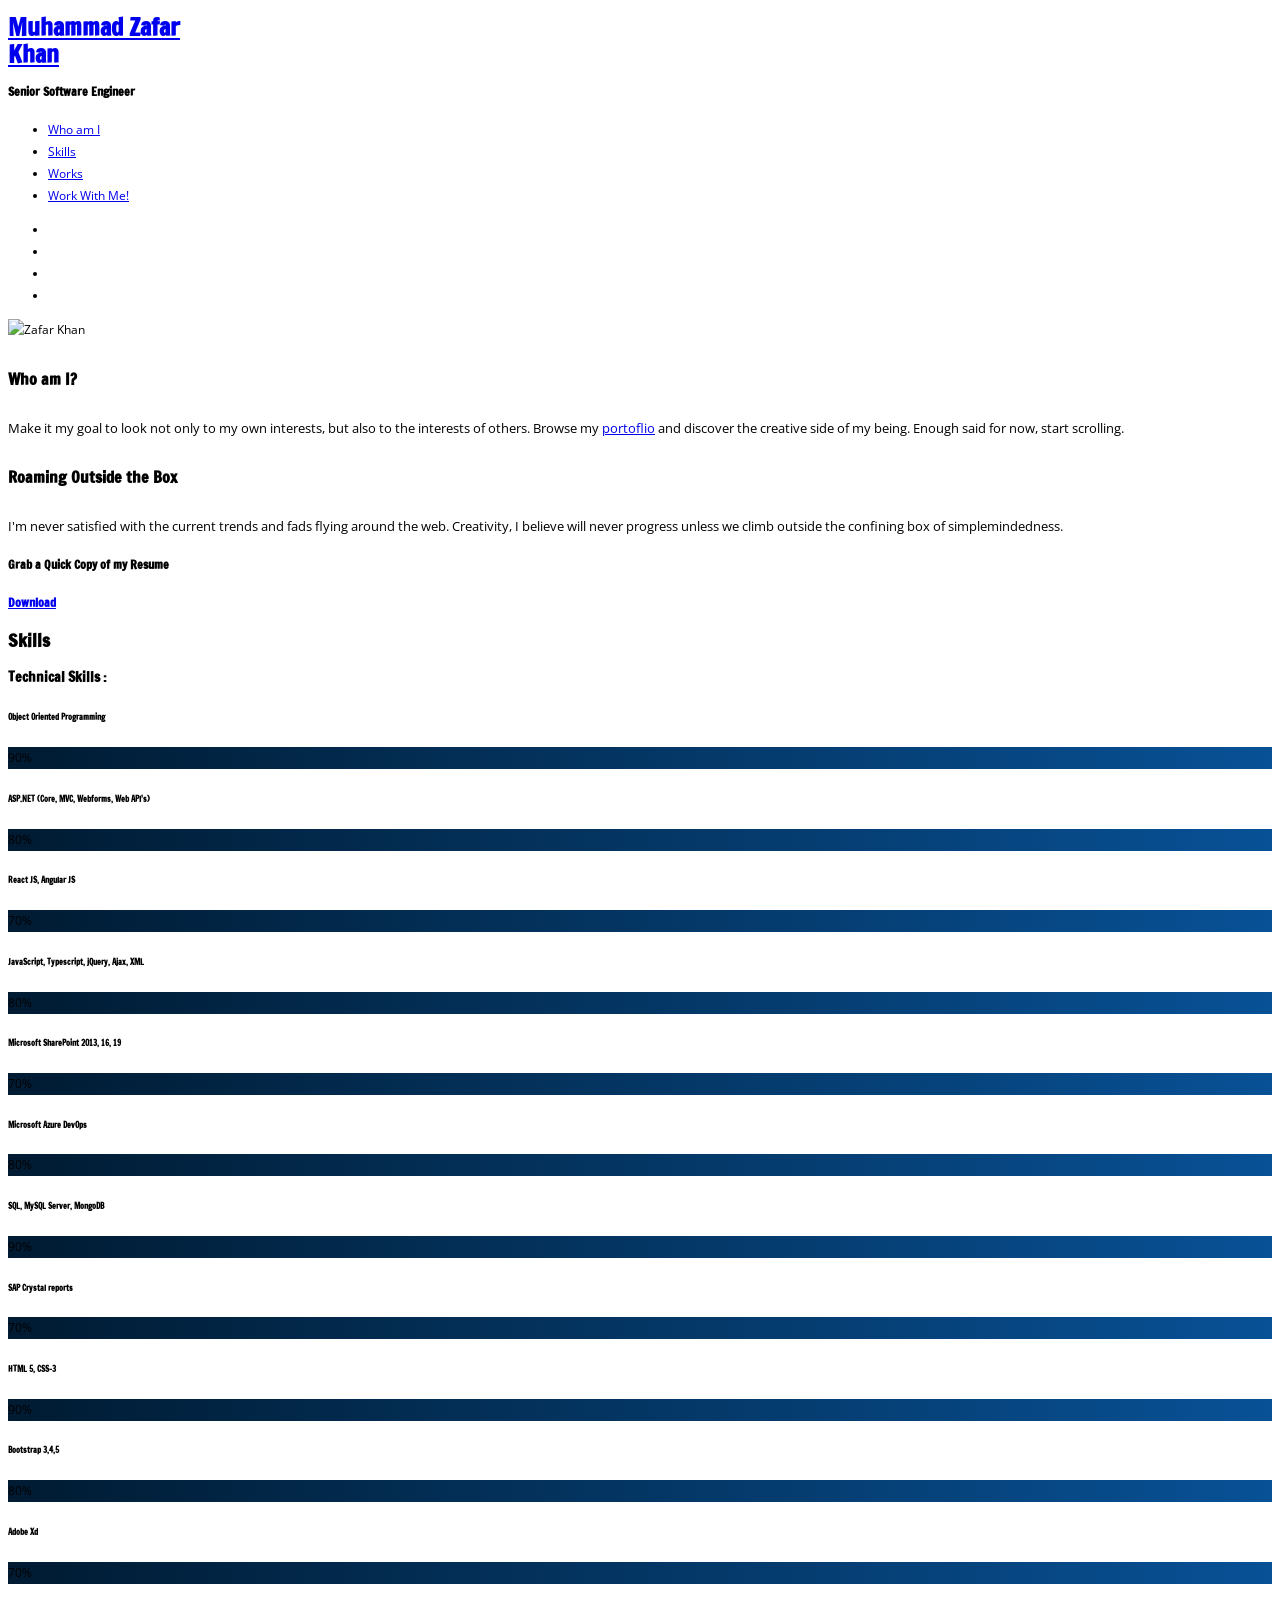
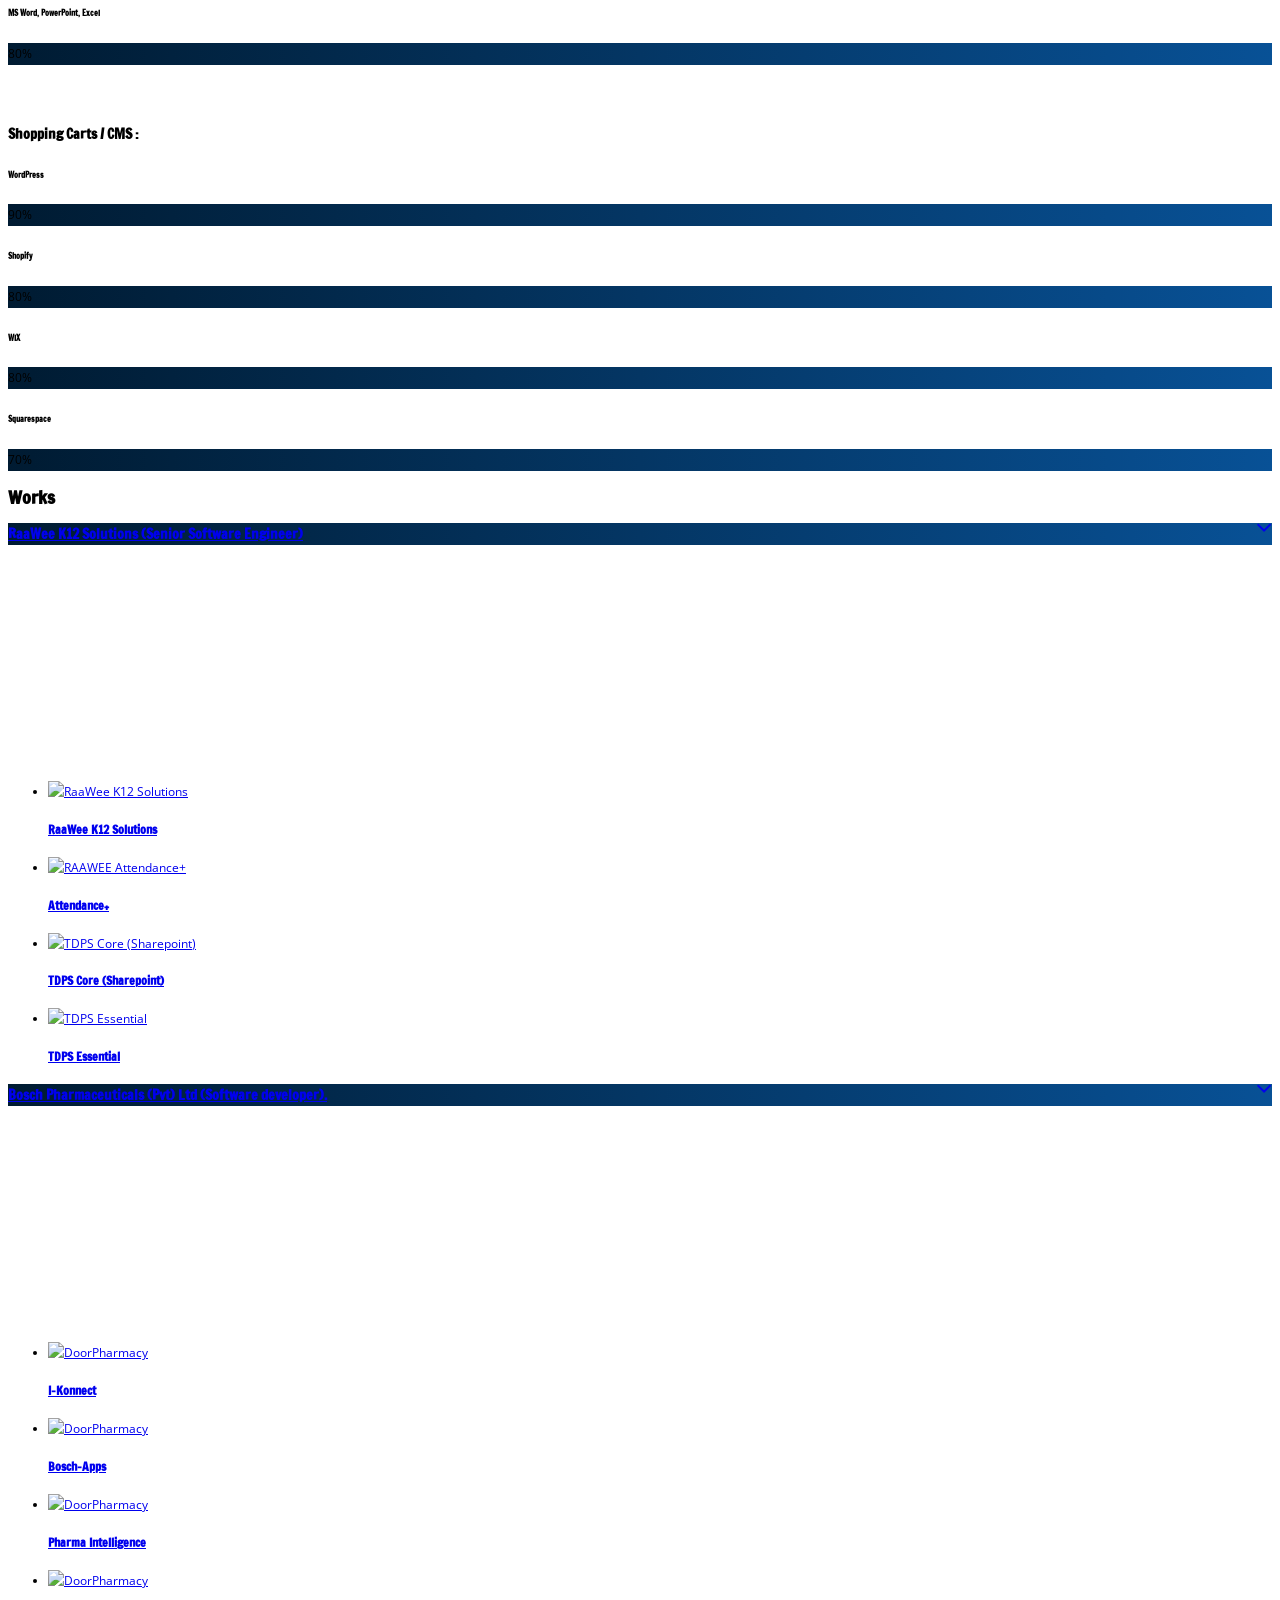
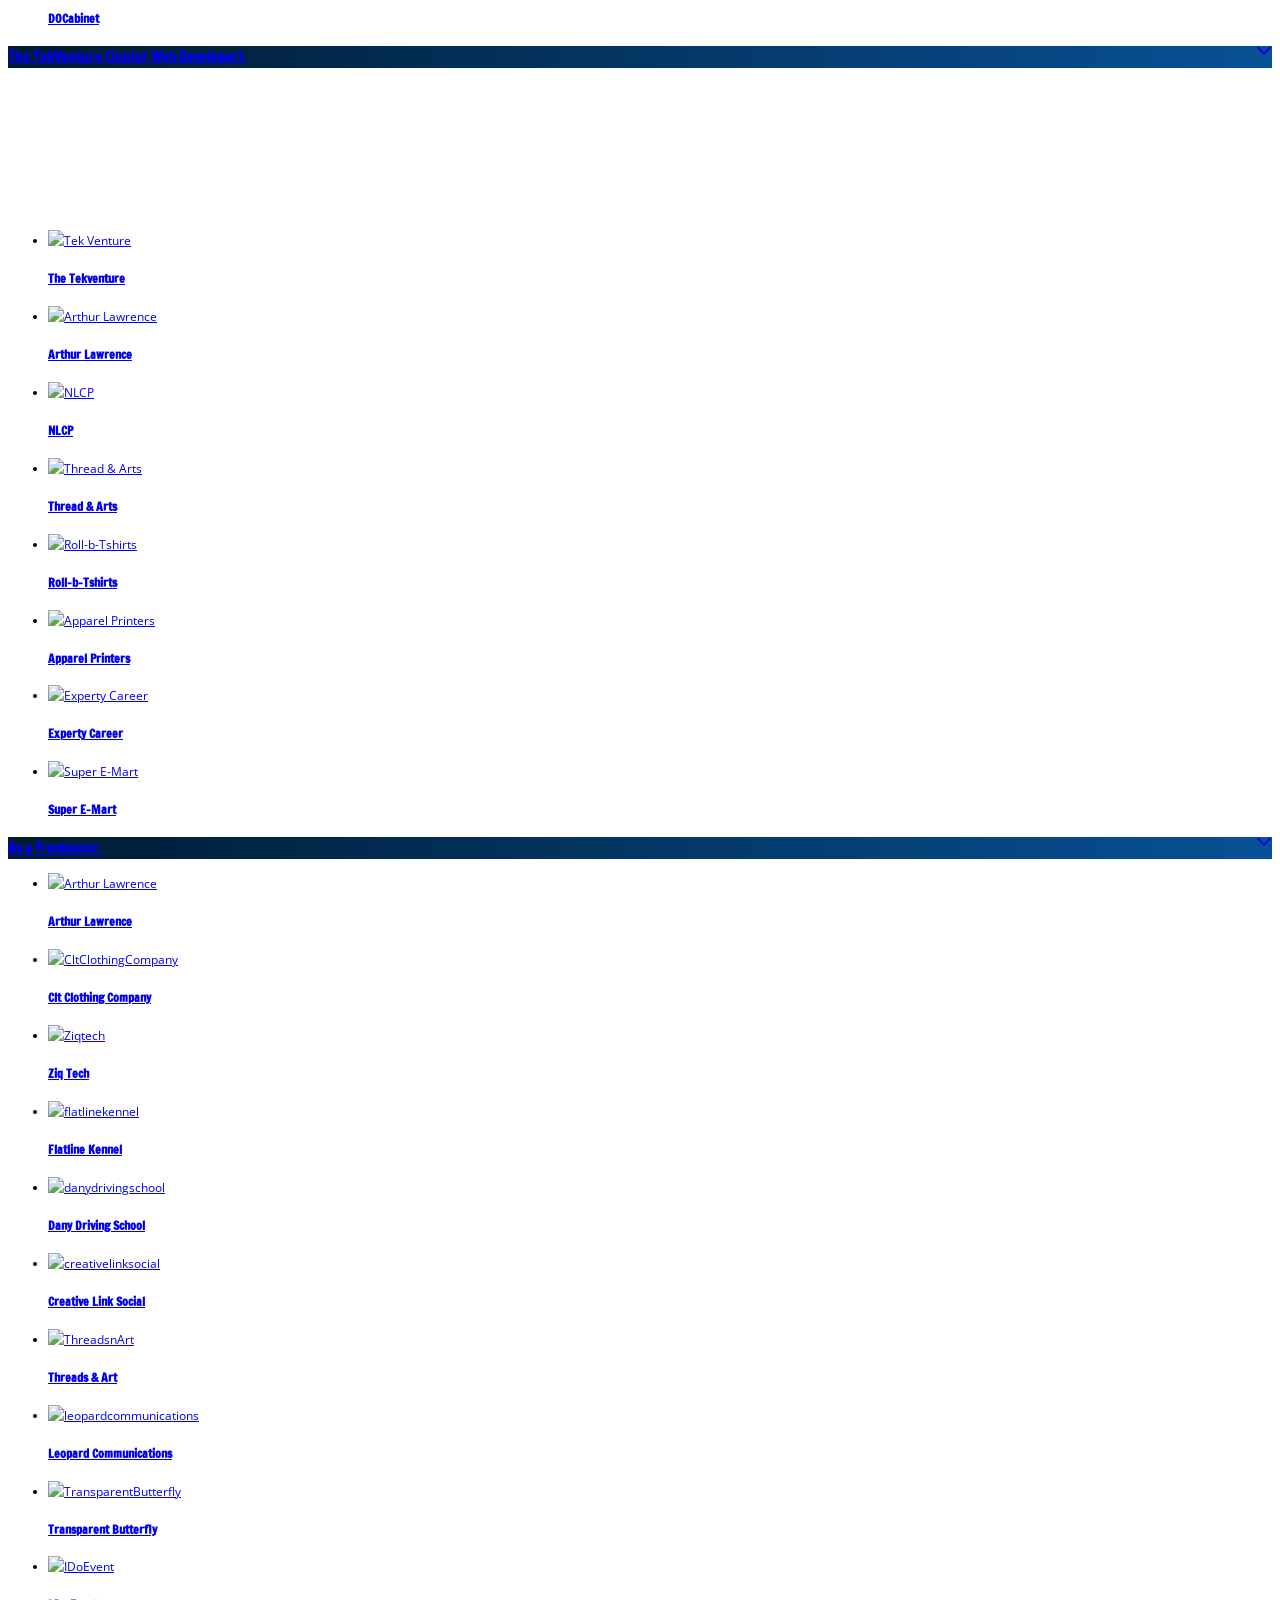
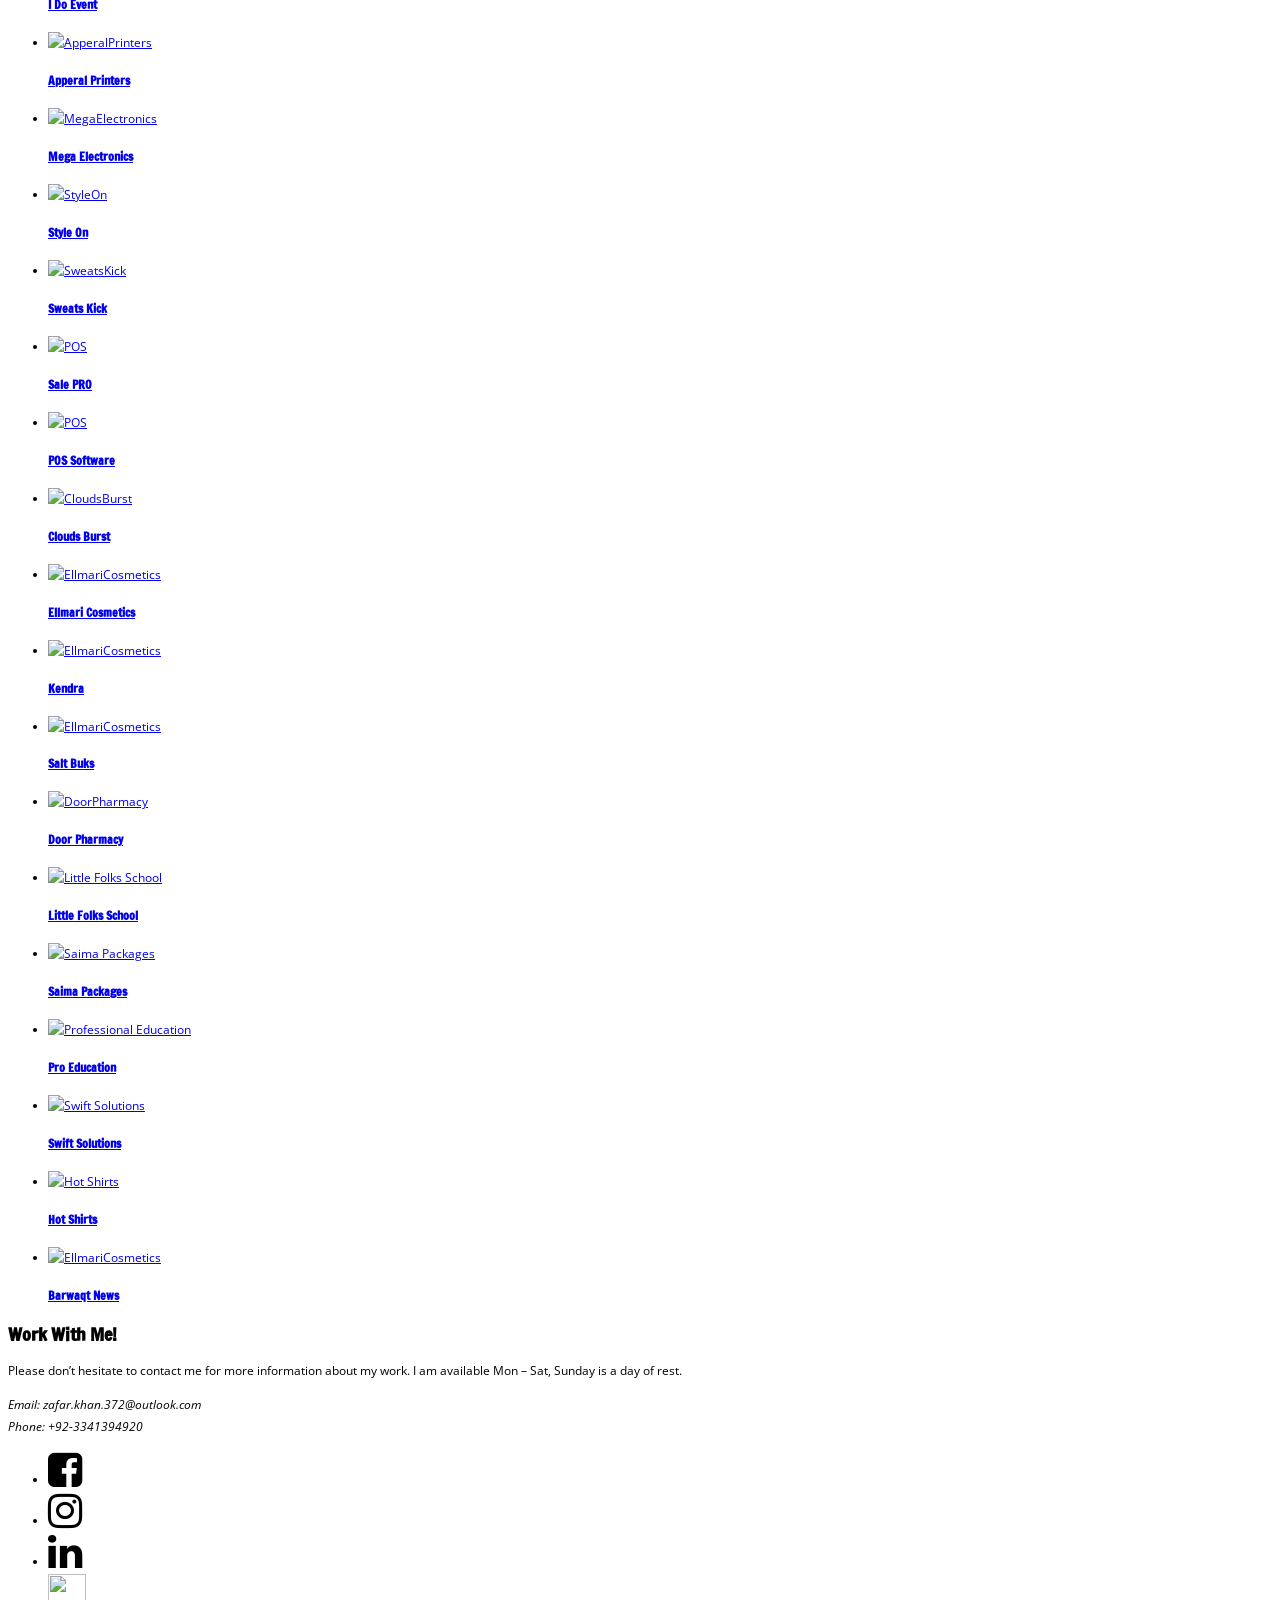
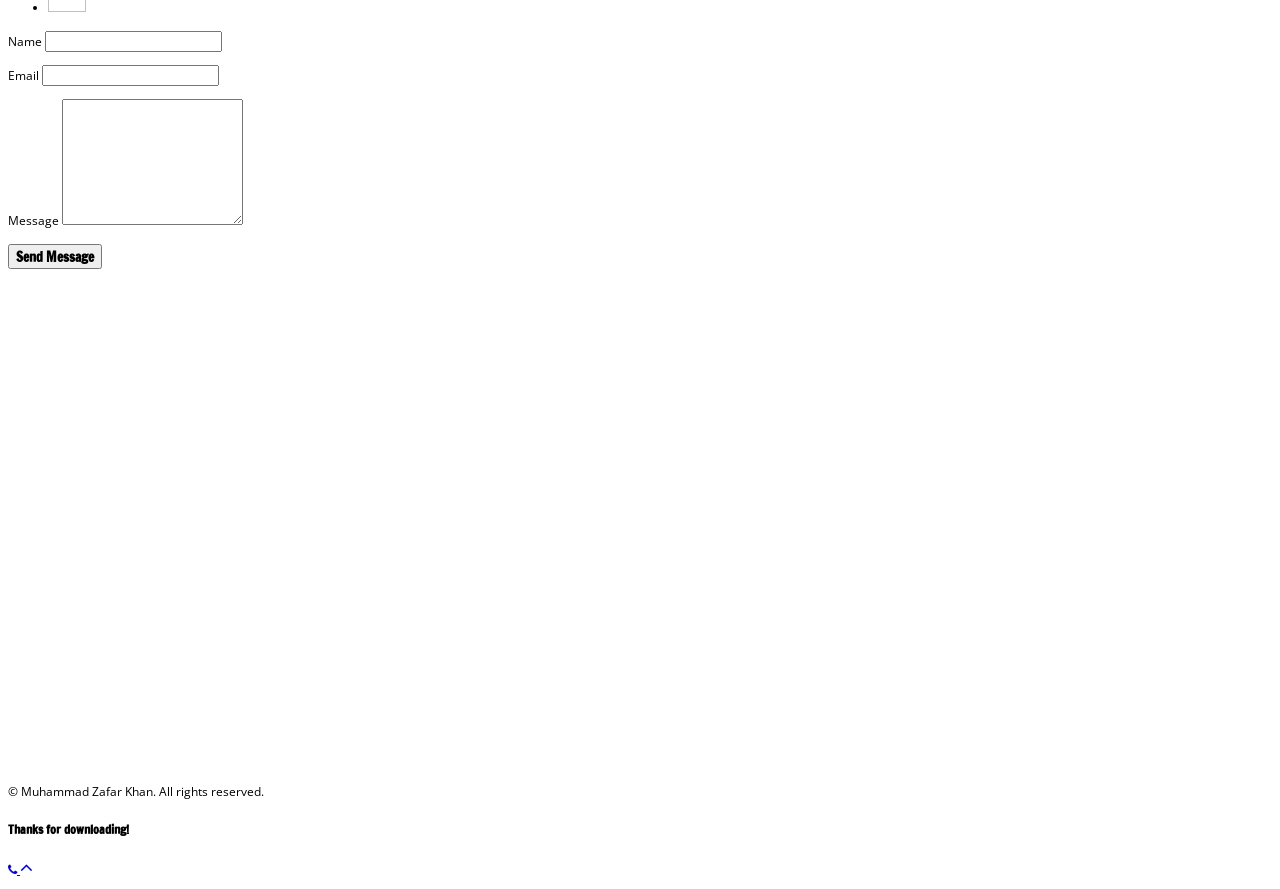
==== index.html @ bbb102bb "Add files via upload" ====
<!DOCTYPE html>
<html lang="en-US">
<meta http-equiv="content-type" content="text/html;charset=UTF-8" />
<!-- /Added by HTTrack -->

<head>

    <link rel="icon" href="Images/favicon.ico" type="image/x-icon">
    <meta http-equiv="Content-Type" content="text/html; charset=UTF-8" />
    <meta name="viewport" content="width=device-width, minimum-scale=1.0, maximum-scale=1.0, initial-scale=1.0" />
    <title>Muhammad Zafar Khan</title>
    <link rel="stylesheet" type="text/css" media="all" href="wp-content/themes/selfless/style.css" />
    <link href="http://fonts.googleapis.com/css?family=Droid+Serif" rel="stylesheet" type="text/css" />
    <link href="http://fonts.googleapis.com/css?family=Droid+Sans" rel="stylesheet" type="text/css" />
    <link
        href="http://fonts.googleapis.com/css?family=Open+Sans:300italic,400italic,600italic,700italic,800italic,300,400,600,700,800"
        rel="stylesheet" type="text/css" />
    <link href="http://fonts.googleapis.com/css?family=Montserrat:400,700" rel="stylesheet" type="text/css" />
    <link href="http://fonts.googleapis.com/css?family=Francois+One" rel="stylesheet" type="text/css" />
    <link href="http://fonts.googleapis.com/css?family=Voltaire" rel="stylesheet" type="text/css" />
    <link rel="stylesheet" href="https://cdnjs.cloudflare.com/ajax/libs/font-awesome/4.7.0/css/font-awesome.min.css">
    <link rel="shortcut icon" href="favicon.png" type="image/x-icon">
    <link rel="icon" href="favicon.png" type="image/x-icon">
    <noscript>
        <style type="text/css">
            body {
                display: block !important;
                opacity: 1 !important;
            }
        </style>
    </noscript>
    <link rel="pingback" href="xmlrpc.php" />

    <link rel="alternate" type="application/rss+xml" title="Saad Taimoor &raquo; Feed" href="feed/index.html" />
    <link rel="alternate" type="application/rss+xml" title="Saad Taimoor &raquo; Comments Feed"
        href="comments/feed/index.html" />

    <link rel='stylesheet' id='si_pretty_css-css' href='wp-content/themes/selfless/css/prettyPhotod5d2.css?ver=4.4.18'
        type='text/css' media='all' />
    <link rel='stylesheet' id='si_respond_css-css' href='wp-content/themes/selfless/css/responsived5d2.css?ver=4.4.18'
        type='text/css' media='all' />
    <link rel='stylesheet' id='si_comments_css-css' href='wp-content/themes/selfless/css/commentsd5d2.css?ver=4.4.18'
        type='text/css' media='all' />
    <link rel='stylesheet' id='si_header_font-css' href='wp-content/themes/selfless/css/fontd5d2.css?ver=4.4.18'
        type='text/css' media='all' />
    <script type='text/javascript' src='wp-includes/js/jquery/jqueryc1d8.js?ver=1.11.3'></script>
    <script type='text/javascript' src='wp-includes/js/jquery/jquery-migrate.min1576.js?ver=1.2.1'></script>
    <script type='text/javascript' src='jquery-ui.mind5d2.js?ver=4.4.18'></script>
    <script type='text/javascript' src='wp-content/themes/selfless/js/modernizr-transitionsd5d2.js?ver=4.4.18'></script>
    <script type='text/javascript' src='wp-content/themes/selfless/js/jquery.masonry.mind5d2.js?ver=4.4.18'></script>
    <script type='text/javascript'
        src='wp-content/themes/selfless/js/jquery.backstretch.mind5d2.js?ver=4.4.18'></script>
    <script type='text/javascript' src='wp-content/themes/selfless/js/jquery.prettyPhotod5d2.js?ver=4.4.18'></script>
    <link rel='https://api.w.org/' href='wp-json/index.html' />
    <link rel="EditURI" type="application/rsd+xml" title="RSD" href="xmlrpc0db0.php?rsd" />
    <link rel="wlwmanifest" type="application/wlwmanifest+xml" href="wp-includes/wlwmanifest.xml" />
    <link rel="stylesheet" href="https://cdnjs.cloudflare.com/ajax/libs/font-awesome/4.7.0/css/font-awesome.min.css">
    <meta name="generator" content="WordPress 4.4.18" />

    <style type="text/css">
        @import url(https://cdnjs.cloudflare.com/ajax/libs/font-awesome/4.7.0/css/font-awesome.css);


        .fa-angle-double-down:before {
            content: "\f107";
        }

        .bounce {
            animation: bounce 1.7s infinite;
            -webkit-animation: bounce 1.7s infinite;
            -moz-animation: bounce 1.7s infinite;
            -o-animation: bounce 1.7s infinite;
        }

        @-webkit-keyframes bounce {

            0%,
            20%,
            50%,
            80%,
            100% {
                -webkit-transform: translateY(0);
            }

            40% {
                -webkit-transform: translateY(-10px);
            }

            60% {
                -webkit-transform: translateY(-10px);
            }
        }

        @-moz-keyframes bounce {

            0%,
            20%,
            50%,
            80%,
            100% {
                -moz-transform: translateY(0);
            }

            40% {
                -moz-transform: translateY(-10px);
            }

            60% {
                -moz-transform: translateY(-10px);
            }
        }

        @-o-keyframes bounce {

            0%,
            20%,
            50%,
            80%,
            100% {
                -o-transform: translateY(0);
            }

            40% {
                -o-transform: translateY(-10px);
            }

            60% {
                -o-transform: translateY(-10px);
            }
        }

        @keyframes bounce {

            0%,
            20%,
            50%,
            80%,
            100% {
                transform: translateY(0);
            }

            40% {
                transform: translateY(-10px);
            }

            60% {
                transform: translateY(-10px);
            }
        }

        ::-moz-selection,
        ::selection {
            background: linear-gradient(to right, #001b32 0%, #085196 100%);
        }

        .ui-accordion .ui-state-active {
            background: linear-gradient(to right, #001b32 0%, #085196 100%) !important;
        }

        .skill .bar div {
            background: linear-gradient(to right, #001b32 0%, #085196 100%);
        }

        body,
        h1 span,
        h5,
        .post .post_date h5,
        #contact_form label,
        .widget_calendar #wp-calendar a {
            font: 12px/22px "Open Sans", Helvetica, sans-serif !important;
        }

        h1,
        h2,
        h3,
        h4,
        h5,
        h6,
        .post .post_bottom .cats ul li a,
        .format-link a,
        .widget ul li a,
        .btn,
        .tagcloud a,
        .widget_categories ul li a,
        .cats ul li a {
            font-family: "Francois One", sans-serif !important;
            font-weight: bold !important;
        }

        img.wp-smiley,
        img.emoji {
            display: inline !important;
            border: none !important;
            box-shadow: none !important;
            height: 1em !important;
            width: 1em !important;
            margin: 0 .07em !important;
            vertical-align: -0.1em !important;
            background: none !important;
            padding: 0 !important;
        }

        img[alt="www.000webhost.com"] {
            display: none;
        }

        .recentcomments a {
            display: inline !important;
            padding: 0 !important;
            margin: 0 !important;
        }
    </style>

</head>

<body class="home blog" style="background-image: url('Images/GljXe81.jpg');background-repeat: no-repeat;
background-attachment: fixed;
background-size: cover; overflow: hidden !important;">


    <header id="control">

        <div id="side">
            <div id="logo">

                <h1 class="plain_text">
                    <a href="#">Muhammad Zafar<span class="mynamebreak"><br></span> Khan</a>
                </h1>
                <h4 class="sub">Senior Software Engineer</h4>
            </div>
            <nav id="nav">

                <!-- Screen Size > 880px -->
                <ul class="regular">

                    <li class="nav_1">
                        <a href="#profile">
                            Who am I
                            <span></span>
                        </a>
                    </li>
                    <li class="nav_2">
                        <a href="#skills">
                            Skills
                            <span></span>
                        </a>
                    </li>
                    <li class="nav_3">
                        <a href="#works">
                            Works
                            <span></span>
                        </a>
                    </li>
                    <li class="nav_6">
                        <a href="#contact">
                            Work With Me!
                            <span></span>
                        </a>
                    </li>
                </ul>

                <!-- Screen Size < 880px -->
                <ul class="mobile">

                    <li class="nav_1">
                        <a href="#profile">
                            <span></span>
                        </a>
                    </li>
                    <li class="nav_2">
                        <a href="#skills">
                            <span></span>
                        </a>
                    </li>
                    <li class="nav_3">
                        <a href="#works">
                            <span></span>
                        </a>
                    </li>
                    <li class="nav_6">
                        <a href="#contact">
                            <span></span>
                        </a>
                    </li>
                </ul>
            </nav>
        </div>
    </header>



    <section id="main">
        <div id="content">
            <div id="profile" class="panel">
                <img src="Images/12540863_1086668541377820_7007539071523075097.jpg" alt="Zafar Khan" id="photo" />
                <div class="box">
                    <div class="in" style="text-align: justify;">
                        <div class="one-half no-margin">
                            <h5 style="font-size: 16px !important;">Who am I?</h5>
                            <span style="font-size: 13px !important;">
                                Make it my goal to look not only to my own interests, but also to the interests of
                                others. Browse my
                                <a href="#works">portoflio</a> and discover the creative side of my being. Enough said
                                for now, start scrolling.
                            </span>
                        </div>
                        <div class="myclass" style="height: 40px;width: 20px;display: none;">
                            <br>
                            <br>
                            <br>
                        </div>
                        <div class="one-half no-margin column-last">
                            <h5 style="font-size: 16px !important;">Roaming Outside the Box</h5>
                            <span style="font-size: 13px !important;">
                                I'm never satisfied with the current trends and fads flying around the web. Creativity,
                                I believe will never progress
                                unless we climb outside the confining box of simplemindedness.
                            </span>
                        </div>
                    </div>
                </div>

                <div id="vcard" class="box">
                    <div class="in">
                        <div class="three-fourths">
                            <h4>Grab a Quick Copy of my Resume</h4>
                        </div>
                        <div class="one-fourth column-last">
                            <a href="Uploads/Zafar-Resume.pdf" class="btn" target="_blank">
                                Download
                            </a>
                        </div>
                    </div>
                </div>
            </div>

            <div id="skills" class="panel box">
                <div class="in">
                    <h2>Skills</h2>
                    <div class="clearfix"></div>
                    <div class='skill-set technical-skills'>
                        <h3 class='line'>Technical Skills :</h3>
                        <div class="skill level_9">
                            <h6>Object Oriented Programming</h6>
                            <div class="bar">
                                <div>
                                    <span>90%</span>
                                </div>
                            </div>
                        </div>
                        <div class="skill level_8">
                            <h6>ASP.NET (Core, MVC, Webforms, Web API’s)</h6>
                            <div class="bar">
                                <div>
                                    <span>80%</span>
                                </div>
                            </div>
                        </div>
                        <div class="skill level_7">
                            <h6>React JS, Angular JS</h6>
                            <div class="bar">
                                <div>
                                    <span>70%</span>
                                </div>
                            </div>
                        </div>

                        <div class="skill level_8">
                            <h6>JavaScript, Typescript, jQuery, Ajax, XML</h6>
                            <div class="bar">
                                <div>
                                    <span>80%</span>
                                </div>
                            </div>
                        </div>
                        <div class="skill level_7">
                            <h6>Microsoft SharePoint 2013, 16, 19</h6>
                            <div class="bar">
                                <div>
                                    <span>70%</span>
                                </div>
                            </div>
                        </div>
                        <div class="skill level_8">
                            <h6>Microsoft Azure DevOps</h6>
                            <div class="bar">
                                <div>
                                    <span>80%</span>
                                </div>
                            </div>
                        </div>
                        <div class="skill level_9">
                            <h6>SQL, MySQL Server, MongoDB</h6>
                            <div class="bar">
                                <div>
                                    <span>90%</span>
                                </div>
                            </div>
                        </div>
                        <div class="skill level_7">
                            <h6>SAP Crystal reports</h6>
                            <div class="bar">
                                <div>
                                    <span>70%</span>
                                </div>
                            </div>
                        </div>
                        <div class="skill level_9">
                            <h6>HTML 5, CSS-3</h6>
                            <div class="bar">
                                <div>
                                    <span>90%</span>
                                </div>
                            </div>
                        </div>

                        <div class="skill level_8">
                            <h6>Bootstrap 3,4,5</h6>
                            <div class="bar">
                                <div>
                                    <span>80%</span>
                                </div>
                            </div>
                        </div>
                        <div class="skill level_7">
                            <h6>Adobe Xd</h6>
                            <div class="bar">
                                <div>
                                    <span>70%</span>
                                </div>
                            </div>
                        </div>
                        <div class="skill level_8">
                            <h6>MS Word, PowerPoint, Excel</h6>
                            <div class="bar">
                                <div>
                                    <span>80%</span>
                                </div>
                            </div>
                        </div>
                    </div>
                    <br>
                    <br>
                    <div class='skill-set shopping-cms'>
                        <h3 class='line'>Shopping Carts / CMS :</h3>

                        <div class="skill level_9">
                            <h6>WordPress</h6>
                            <div class="bar">
                                <div>
                                    <span>90%</span>
                                </div>
                            </div>
                        </div>

                        <div class="skill level_8">
                            <h6>Shopify</h6>
                            <div class="bar">
                                <div>
                                    <span>80%</span>
                                </div>
                            </div>
                        </div>


                        <div class="skill level_8">
                            <h6>WIX</h6>
                            <div class="bar">
                                <div>
                                    <span>80%</span>
                                </div>
                            </div>
                        </div>

                        <div class="skill level_7">
                            <h6>Squarespace</h6>
                            <div class="bar">
                                <div>
                                    <span>70%</span>
                                </div>
                            </div>
                        </div>


                    </div>
                </div>
            </div>

            <div id="works" class="panel box">
                <div class="in">
                    <h2>Works</h2>
                    <div id="work_wrap">
                        <div id='toggle-1' class='toggle'>
                            <h3 id='raawee-projects'
                                style="background: linear-gradient(to right, #001b32 0%, #085196 100%) !important;">
                                <a href='#raawee-projects' class='work-jump'>
                                    RaaWee K12 Solutions (Senior Software Engineer)
                                    <div class="bounce">
                                        <i class="fa fa-angle-double-down"
                                            style="float: right;font-size: 25px; margin-top: -30px;"></i>
                                    </div>
                                </a>
                            </h3>
                            <div>
                                <div>
                                    <ul class='work_items'>
                                        <li class="post-102 work type-work status-publish format-image has-post-thumbnail hentry works-freelancer-projects"
                                            style="margin-bottom: 15px; color: white; text-align: justify;">● Develop
                                            features across multiple subsystems within our applications, including
                                            collaboration in requirements definition, prototyping, design, coding,
                                            testing, and deployment using the ASP.NET Core framework.</li>
                                        <li class="post-102 work type-work status-publish format-image has-post-thumbnail hentry works-freelancer-projects"
                                            style="margin-bottom: 15px; color: white; text-align: justify; padding: 0px 5px 0px 5px;">
                                            ● Understand how our applications operate and are structured, and how
                                            customers use them and implement the Model-View-Controller (MVC)
                                            architectural pattern to develop robust and maintainable web applications.
                                        </li>
                                        <li class="post-102 work type-work status-publish format-image has-post-thumbnail hentry works-freelancer-projects"
                                            style="margin-bottom: 15px; color: white; text-align: justify;">● Provide
                                            engineering support to create interactive and responsive components, manage
                                            state effectively, and integrate React with ASP.NET Core backend for
                                            supporting systems for customers.</li>
                                        <li class="post-102 work type-work status-publish format-image has-post-thumbnail hentry works-freelancer-projects"
                                            style="margin-bottom: 15px; color: white; text-align: justify; padding: 0px 5px 0px 5px;">
                                            ● Design and deploy a new application within our ecosystem tailored to meet
                                            the requirements of specific clientele, leveraging Angular JS for frontend
                                            development and ASP.NET Core for backend functionality.</li>
                                        <li class="post-102 work type-work status-publish format-image has-post-thumbnail hentry works-freelancer-projects"
                                            style="margin-bottom: 15px; color: white; text-align: justify;">●
                                            Investigate, analyze, and make recommendations to management regarding
                                            technology improvements, upgrades, and modifications including designing
                                            databases, implementing APIs, and creating user interfaces.</li>
                                        <li class="post-102 work type-work status-publish format-image has-post-thumbnail hentry works-freelancer-projects"
                                            style="margin-bottom: 15px; color: white; text-align: justify; padding: 0px 5px 0px 5px;">
                                            ● Capable of understanding and contributing to collaborating effectively in
                                            cross-functional teams, participating in sprint planning and retrospectives,
                                            and delivering high-quality code within deadlines.</li>
                                    </ul>
                                </div>
                                <ul class='work_items'>
                                    <li id="post-102"
                                        class="post-102 work type-work status-publish format-image has-post-thumbnail hentry works-freelancer-projects">
                                        <a href="wp-content/uploads/raawee/1-1.png"
                                            class="pretty prettyPhoto[freelancer-projects]">
                                            <img src="wp-content/uploads/raawee/1.png" alt="RaaWee K12 Solutions" />
                                        </a>
                                        <div class="info">
                                            <h4>
                                                <a href="#">RaaWee K12 Solutions</a>
                                            </h4>
                                        </div>
                                    </li>
                                    <li id="post-102"
                                        class="post-102 work type-work status-publish format-image has-post-thumbnail hentry works-freelancer-projects">
                                        <a href="wp-content/uploads/raawee/1-1.png"
                                            class="pretty prettyPhoto[freelancer-projects]">
                                            <img src="wp-content/uploads/raawee/2.png" alt="RAAWEE Attendance+" />
                                        </a>
                                        <div class="info">
                                            <h4>
                                                <a href="#">Attendance+</a>
                                            </h4>
                                        </div>
                                    </li>
                                    <li id="post-102"
                                        class="post-102 work type-work status-publish format-image has-post-thumbnail hentry works-freelancer-projects">
                                        <a href="wp-content/uploads/raawee/1-1.png"
                                            class="pretty prettyPhoto[freelancer-projects]">
                                            <img src="wp-content/uploads/raawee/1.png" alt="TDPS Core (Sharepoint)" />
                                        </a>
                                        <div class="info">
                                            <h4>
                                                <a href="#">TDPS Core (Sharepoint)</a>
                                            </h4>
                                        </div>
                                    </li>
                                    <li id="post-102"
                                        class="post-102 work type-work status-publish format-image has-post-thumbnail hentry works-freelancer-projects">
                                        <a href="wp-content/uploads/raawee/1-1.png"
                                            class="pretty prettyPhoto[freelancer-projects]">
                                            <img src="wp-content/uploads/raawee/3.png" alt="TDPS Essential" />
                                        </a>
                                        <div class="info">
                                            <h4>
                                                <a href="#">TDPS Essential</a>
                                            </h4>
                                        </div>
                                    </li>
                                </ul>
                            </div>
                        </div>
                        <script type="text/javascript">
                            jQuery.noConflict();
                            jQuery("#toggle-1").accordion({
                                animated: "slide",
                                speed: "fast",
                                active: false,
                                autoHeight: false,
                                collapsible: true,
                                event: "click"
                            });

                            jQuery('#toggle-1').bind('accordionchange', function (event, ui) {
                                var $container = jQuery(".work_items");
                                $container.masonry({
                                    itemSelector: ".work_items li",
                                    isAnimated: !Modernizr.csstransitions,
                                    columnWidth: function (containerWidth) {
                                        return containerWidth / 2;
                                    },
                                    animationOptions: {
                                        duration: 1000,
                                        easing: "linear",
                                        queue: false
                                    }
                                });
                            });
                        </script>

                        <div id='toggle-2' class='toggle'>
                            <h3 id='bosch-projects'
                                style="    background: linear-gradient(to right, #001b32 0%, #085196 100%) !important;">
                                <a href='#bosch-projects' class='work-jump'>
                                    Bosch Pharmaceuticals (Pvt) Ltd (Software developer).
                                    <div class="bounce">
                                        <i class="fa fa-angle-double-down"
                                            style="float: right;font-size: 25px; margin-top: -30px;"></i>
                                    </div>
                                </a>
                            </h3>
                            <div>

                                <div>
                                    <ul class='work_items'>
                                        <li class="post-102 work type-work status-publish format-image has-post-thumbnail hentry works-freelancer-projects"
                                            style="margin-bottom: 15px; color: white; text-align: justify;">● Tasked
                                            with the development and upkeep of web-based systems used internally within
                                            the organization.</li>
                                        <li class="post-102 work type-work status-publish format-image has-post-thumbnail hentry works-freelancer-projects"
                                            style="margin-bottom: 15px; color: white; text-align: justify; padding: 0px 5px 0px 5px;">
                                            ● Develop and maintain application features across multiple subsystems using
                                            ASP.NET Core, from requirements to deployment.</li>
                                        <li class="post-102 work type-work status-publish format-image has-post-thumbnail hentry works-freelancer-projects"
                                            style="margin-bottom: 15px; color: white; text-align: justify;">● Engaged in
                                            the creation and maintenance of console applications using C# for Human
                                            Information Systems tailored for Windows environments.</li>
                                        <li class="post-102 work type-work status-publish format-image has-post-thumbnail hentry works-freelancer-projects"
                                            style="margin-bottom: 15px; color: white; text-align: justify; padding: 0px 5px 0px 5px;">
                                            ● Responsible for the development and upkeep of SQL databases to ensure
                                            smooth operations.</li>
                                        <li class="post-102 work type-work status-publish format-image has-post-thumbnail hentry works-freelancer-projects"
                                            style="margin-bottom: 15px; color: white; text-align: justify;">● Skilled in
                                            crafting Crystal Reports to meet precise specifications and reporting needs.
                                        </li>
                                        <li class="post-102 work type-work status-publish format-image has-post-thumbnail hentry works-freelancer-projects"
                                            style="margin-bottom: 15px; color: white; text-align: justify; padding: 0px 5px 0px 5px;">
                                            ● Offering engineering assistance across the entire lifecycle of system
                                            development, from building and deploying to configuring and maintaining
                                            systems for clientele.</li>
                                    </ul>
                                </div>


                                <ul class='work_items'>
                                    <li id="post-102"
                                        class="post-102 work type-work status-publish format-image has-post-thumbnail hentry works-freelancer-projects">
                                        <a href="wp-content/uploads/bosch/ikonnect2.png"
                                            class="pretty prettyPhoto[freelancer-projects]">
                                            <img src="wp-content/uploads/bosch/ikonnect1.png" alt="DoorPharmacy" />
                                        </a>
                                        <div class="info">
                                            <h4>
                                                <a href="#">I-Konnect</a>
                                            </h4>
                                        </div>
                                    </li>
                                    <li id="post-68"
                                        class="post-68 work type-work status-publish format-image has-post-thumbnail hentry works-freelancer-projects">
                                        <a href="wp-content/uploads/bosch/bappsa.png"
                                            class="pretty prettyPhoto[freelancer-projects]">
                                            <img src="wp-content/uploads/bosch/bappsa.png" alt="DoorPharmacy" />
                                        </a>
                                        <div class="info">

                                            <h4>
                                                <a href="#">Bosch-Apps</a>
                                            </h4>
                                        </div>
                                    </li>
                                    <li id="post-53"
                                        class="post-53 work type-work status-publish format-image has-post-thumbnail hentry works-freelancer-projects">
                                        <a href="wp-content/uploads/bosch/pharma1.png"
                                            class="pretty prettyPhoto[freelancer-projects]">
                                            <img src="wp-content/uploads/bosch/pharma1.png" alt="DoorPharmacy" />
                                        </a>
                                        <div class="info">
                                            <h4>
                                                <a href="#">Pharma Intelligence</a>
                                            </h4>

                                        </div>
                                    </li>
                                    <li id="post-34"
                                        class="post-34 work type-work status-publish format-image has-post-thumbnail hentry works-freelancer-projects">
                                        <a href="wp-content/uploads/bosch/docabinet.png"
                                            class="pretty prettyPhoto[freelancer-projects]">
                                            <img src="wp-content/uploads/bosch/docabinet.png" alt="DoorPharmacy" />
                                        </a>
                                        <div class="info">

                                            <h4>
                                                <a href="#">DOCabinet</a>
                                            </h4>
                                        </div>
                                    </li>
                                </ul>
                            </div>
                        </div>
                        <script type="text/javascript">

                            jQuery.noConflict();
                            jQuery("#toggle-2").accordion({
                                animated: "slide",
                                speed: "fast",
                                active: false,
                                autoHeight: false,
                                collapsible: true,
                                event: "click"
                            });
                            jQuery('#toggle-2').bind('accordionchange', function (event, ui) {
                                var $container = jQuery(".work_items");
                                $container.masonry({
                                    itemSelector: ".work_items li",
                                    isAnimated: !Modernizr.csstransitions,
                                    columnWidth: function (containerWidth) {
                                        return containerWidth / 2;
                                    },
                                    animationOptions: {
                                        duration: 1000,
                                        easing: "linear",
                                        queue: false
                                    }

                                });
                            });
                        </script>

                        <div id='toggle-3' class='toggle'>
                            <h3 id='tekventure-projects'
                                style="    background: linear-gradient(to right, #001b32 0%, #085196 100%) !important;">
                                <a href='#tekventure-projects' class='work-jump'>
                                    The TekVenture (Junior Web Developer).
                                    <div class="bounce">
                                        <i class="fa fa-angle-double-down"
                                            style="float: right;font-size: 25px; margin-top: -30px;"></i>
                                    </div>
                                </a>
                            </h3>
                            <div>

                                <div>
                                    <ul class='work_items'>
                                        <li class="post-102 work type-work status-publish format-image has-post-thumbnail hentry works-freelancer-projects"
                                            style="margin-bottom: 15px; color: white; text-align: justify;">● Tasked
                                            with the creation of e-commerce platforms on WordPress, employing Elementor
                                            and WP Bakery for design.</li>
                                        <li class="post-102 work type-work status-publish format-image has-post-thumbnail hentry works-freelancer-projects"
                                            style="margin-bottom: 15px; color: white; text-align: justify; padding: 0px 5px 0px 5px;">
                                            ● Generate wireframes and mockups using Adobe XD to conceptualize website
                                            designs visually.</li>
                                        <li class="post-102 work type-work status-publish format-image has-post-thumbnail hentry works-freelancer-projects"
                                            style="margin-bottom: 15px; color: white; text-align: justify;">● Maintain
                                            and develop Human Resource Information Systems (HRIS) based on Windows.</li>
                                        <li class="post-102 work type-work status-publish format-image has-post-thumbnail hentry works-freelancer-projects"
                                            style="margin-bottom: 15px; color: white; text-align: justify; padding: 0px 5px 0px 5px;">
                                            ● Craft static websites tailored to specific client specifications.</li>
                                    </ul>
                                </div>

                                <ul class='work_items'>
                                    <li id="post-123"
                                        class="post-123 work type-work status-publish format-image has-post-thumbnail hentry works-website-projects">
                                        <a href="wp-content/uploads/2019/06/screencapture-thetekventure-about-2019-12-05-05_02_15.png"
                                            class="pretty prettyPhoto[website-projects]">
                                            <img src="Images/tekventure.jpg" alt="Tek Venture" />
                                        </a>
                                        <div class="info">
                                            <h4>
                                                <a href="#">The Tekventure</a>
                                            </h4>
                                        </div>
                                    </li>
                                    <li id="post-122"
                                        class="post-122 work type-work status-publish format-image has-post-thumbnail hentry works-website-projects">
                                        <a href="wp-content/uploads/2019/06/screencapture-arturodigital-alwebsite-home2-index-html-2019-12-05-04_57_44.png"
                                            class="pretty prettyPhoto[website-projects]">
                                            <img src="Images/arther.jpg" alt="Arthur Lawrence" />
                                        </a>
                                        <div class="info">

                                            <h4>
                                                <a href="#">Arthur Lawrence</a>
                                            </h4>
                                        </div>
                                    </li>
                                    <li id="post-121"
                                        class="post-121 work type-work status-publish format-image has-post-thumbnail hentry works-website-projects">
                                        <a href="wp-content/uploads/2019/06/screencapture-file-D-Office-Work-Web-Templates-E-Commerce-eiser-index-html-2019-12-05-05_04_54.png"
                                            class="pretty prettyPhoto[website-projects]">
                                            <img src="Images/nlcp.jpg" alt="NLCP" />
                                        </a>
                                        <div class="info">
                                            <h4>
                                                <a href="#">NLCP</a>
                                            </h4>
                                        </div>
                                    </li>
                                    <li id="post-120"
                                        class="post-120 work type-work status-publish format-image has-post-thumbnail hentry works-website-projects">
                                        <a href="wp-content/uploads/2019/06/screencapture-threadsandarts-2019-12-05-05_01_03.png"
                                            class="pretty prettyPhoto[website-projects]">
                                            <img src="Images/threads.jpg" alt="Thread & Arts" />
                                        </a>
                                        <div class="info">
                                            <h4>
                                                <a href="#">Thread & Arts</a>
                                            </h4>
                                        </div>
                                    </li>
                                    <li id="post-120"
                                        class="post-120 work type-work status-publish format-image has-post-thumbnail hentry works-website-projects">
                                        <a href="wp-content/uploads/2019/06/screencapture-roll-b-teeshirts-2019-12-05-05_01_20.png"
                                            class="pretty prettyPhoto[website-projects]">
                                            <img src="Images/roll.jpg" alt="Roll-b-Tshirts" />
                                        </a>
                                        <div class="info">
                                            <h4>
                                                <a href="#">Roll-b-Tshirts</a>
                                            </h4>
                                        </div>
                                    </li>
                                    <li id="post-120"
                                        class="post-120 work type-work status-publish format-image has-post-thumbnail hentry works-website-projects">
                                        <a href="wp-content/uploads/2019/06/screencapture-file-D-Office-Work-Web-Templates-Apparel-Printers-index-html-2019-12-05-05_04_20.png"
                                            class="pretty prettyPhoto[website-projects]">
                                            <img src="Images/apparel.jpg" alt="Apparel Printers" />
                                        </a>
                                        <div class="info">
                                            <h4>
                                                <a href="#">Apparel Printers</a>
                                            </h4>
                                        </div>
                                    </li>
                                    <li id="post-120"
                                        class="post-120 work type-work status-publish format-image has-post-thumbnail hentry works-website-projects">
                                        <a href="wp-content/uploads/2019/06/screencapture-file-D-Office-Work-Web-Templates-Demo3-index-html-2019-12-05-05_06_52.png"
                                            class="pretty prettyPhoto[website-projects]">
                                            <img src="Images/arther2.jpg" alt="Experty Career" />
                                        </a>
                                        <div class="info">
                                            <h4>
                                                <a href="#">Experty Career</a>
                                            </h4>
                                        </div>
                                    </li>
                                    <li id="post-120"
                                        class="post-120 work type-work status-publish format-image has-post-thumbnail hentry works-website-projects">
                                        <a href="wp-content/uploads/2019/06/screencapture-file-D-Office-Work-Web-Templates-E-Commerce-e-commerce-index-html-2019-12-05-05_30_33.png"
                                            class="pretty prettyPhoto[website-projects]">
                                            <img src="Images/ecom.jpg" alt="Super E-Mart" />
                                        </a>
                                        <div class="info">

                                            <h4>
                                                <a href="#">Super E-Mart</a>
                                            </h4>
                                        </div>
                                    </li>
                                </ul>
                            </div>
                        </div>
                        <script type="text/javascript">
                            jQuery.noConflict();
                            jQuery("#toggle-3").accordion({
                                animated: "slide",
                                speed: "fast",
                                active: false,
                                autoHeight: false,
                                collapsible: true,
                                event: "click"
                            });

                            jQuery('#toggle-3').bind('accordionchange', function (event, ui) {
                                var $container = jQuery(".work_items");

                                $container.masonry({

                                    itemSelector: ".work_items li",
                                    isAnimated: !Modernizr.csstransitions,
                                    columnWidth: function (containerWidth) {
                                        return containerWidth / 2;
                                    },
                                    animationOptions: {
                                        duration: 1000,
                                        easing: "linear",
                                        queue: false
                                    }

                                });
                            });
                        </script>

                        <div id='toggle-4' class='toggle'>
                            <h3 id='freelancer-projects'
                                style="background: linear-gradient(to right, #001b32 0%, #085196 100%) !important;">
                                <a href='#freelancer-projects' class='work-jump'>
                                    As a Freelancer.
                                    <div class="bounce">
                                        <i class="fa fa-angle-double-down"
                                            style="float: right;font-size: 25px; margin-top: -30px;"></i>
                                    </div>
                                </a>
                            </h3>
                            <div>
                                <ul class='work_items'>
                                    <li id="post-102"
                                        class="post-102 work type-work status-publish format-image has-post-thumbnail hentry works-freelancer-projects">
                                        <a href="wp-content/uploads/Freelance/ArthurLawrence/screencapture-arthurlawrence-net-2021-06-19-01_45_20.png"
                                            class="pretty prettyPhoto[freelancer-projects]">
                                            <img src="wp-content/uploads/Freelance/ArthurLawrence/Myproject-12.png"
                                                alt="Arthur Lawrence" />
                                        </a>
                                        <div class="info">

                                            <h4>
                                                <a href="#">Arthur Lawrence</a>
                                            </h4>
                                        </div>
                                    </li>
                                    <li id="post-681"
                                        class="post-68 work type-work status-publish format-image has-post-thumbnail hentry works-freelancer-projects">
                                        <a href="wp-content/uploads/Freelance/cltclothingcompany/screencapture-cltclothingcompany-2021-11-19-12_47_56.png"
                                            class="pretty prettyPhoto[freelancer-projects]">
                                            <img src="wp-content/uploads/Freelance/cltclothingcompany/Myproject-1.png"
                                                alt="CltClothingCompany" />
                                        </a>
                                        <div class="info">
                                            <h4>
                                                <a href="#">Clt Clothing Company</a>
                                            </h4>
                                        </div>
                                    </li>





                                    <li id="post-6811"
                                        class="post-6811 work type-work status-publish format-image has-post-thumbnail hentry works-freelancer-projects">
                                        <a href="wp-content/uploads/Freelance/Ziqtech/2.png"
                                            class="pretty prettyPhoto[freelancer-projects]">
                                            <img src="wp-content/uploads/Freelance/Ziqtech/1.png" alt="Ziqtech" />
                                        </a>
                                        <div class="info">
                                            <h4>
                                                <a href="#">Ziq Tech</a>
                                            </h4>
                                        </div>
                                    </li>

                                    <li id="post-6812"
                                        class="post-6812 work type-work status-publish format-image has-post-thumbnail hentry works-freelancer-projects">
                                        <a href="wp-content/uploads/Freelance/flatlinekennel/2.png"
                                            class="pretty prettyPhoto[freelancer-projects]">
                                            <img src="wp-content/uploads/Freelance/flatlinekennel/1.png"
                                                alt="flatlinekennel" />
                                        </a>
                                        <div class="info">
                                            <h4>
                                                <a href="#">Flatline Kennel</a>
                                            </h4>
                                        </div>
                                    </li>

                                    <li id="post-6813"
                                        class="post-6813 work type-work status-publish format-image has-post-thumbnail hentry works-freelancer-projects">
                                        <a href="wp-content/uploads/Freelance/danydrivingschool/2.png"
                                            class="pretty prettyPhoto[freelancer-projects]">
                                            <img src="wp-content/uploads/Freelance/danydrivingschool/1.png"
                                                alt="danydrivingschool" />
                                        </a>
                                        <div class="info">
                                            <h4>
                                                <a href="#">Dany Driving School</a>
                                            </h4>
                                        </div>
                                    </li>

                                    <li id="post-6814"
                                        class="post-6813 work type-work status-publish format-image has-post-thumbnail hentry works-freelancer-projects">
                                        <a href="wp-content/uploads/Freelance/creativelinksocial/2.png"
                                            class="pretty prettyPhoto[freelancer-projects]">
                                            <img src="wp-content/uploads/Freelance/creativelinksocial/1.png"
                                                alt="creativelinksocial" />
                                        </a>
                                        <div class="info">
                                            <h4>
                                                <a href="#">Creative Link Social</a>
                                            </h4>
                                        </div>
                                    </li>







                                    <li id="post-682"
                                        class="post-68 work type-work status-publish format-image has-post-thumbnail hentry works-freelancer-projects">
                                        <a href="wp-content/uploads/Freelance/ThreadsnArt/screencapture-threadsandarts-2021-06-19-01_42_56.png"
                                            class="pretty prettyPhoto[freelancer-projects]">
                                            <img src="wp-content/uploads/Freelance/ThreadsnArt/Myproject-1.png"
                                                alt="ThreadsnArt" />
                                        </a>
                                        <div class="info">
                                            <h4>
                                                <a href="#">Threads & Art</a>
                                            </h4>
                                        </div>
                                    </li>
                                    <li id="post-683"
                                        class="post-68 work type-work status-publish format-image has-post-thumbnail hentry works-freelancer-projects">
                                        <a href="wp-content/uploads/Freelance/leopardcommunications/screencapture-leopardcommunications-2021-11-22-14_33_281.png"
                                            class="pretty prettyPhoto[freelancer-projects]">
                                            <img src="wp-content/uploads/Freelance/leopardcommunications/Myproject-1.png"
                                                alt="leopardcommunications" />
                                        </a>
                                        <div class="info">
                                            <h4>
                                                <a href="#">Leopard Communications</a>
                                            </h4>
                                        </div>
                                    </li>
                                    <li id="post-684"
                                        class="post-68 work type-work status-publish format-image has-post-thumbnail hentry works-freelancer-projects">
                                        <a href="wp-content/uploads/Freelance/TransparentButterfly/screencapture-transparencybutterfly-about-us-2022-12-01-05_54_40.png"
                                            class="pretty prettyPhoto[freelancer-projects]">
                                            <img src="wp-content/uploads/Freelance/TransparentButterfly/Myproject-1.png"
                                                alt="TransparentButterfly" />
                                        </a>
                                        <div class="info">
                                            <h4>
                                                <a href="#">Transparent Butterfly</a>
                                            </h4>
                                        </div>
                                    </li>

                                    <li id="post-685"
                                        class="post-68 work type-work status-publish format-image has-post-thumbnail hentry works-freelancer-projects">
                                        <a href="wp-content/uploads/Freelance/IDoEvent/screencapture-idoeventsusa-2022-12-03-16_12_00.png"
                                            class="pretty prettyPhoto[freelancer-projects]">
                                            <img src="wp-content/uploads/Freelance/IDoEvent/screencapture-idoeventsusa-2022-12-03-16_12_00-Copy.png"
                                                alt="IDoEvent" />
                                        </a>
                                        <div class="info">
                                            <h4>
                                                <a href="#">I Do Event</a>
                                            </h4>
                                        </div>
                                    </li>
                                    <li id="post-686"
                                        class="post-68 work type-work status-publish format-image has-post-thumbnail hentry works-freelancer-projects">
                                        <a href="wp-content/uploads/Freelance/ApperalPrinters/screencapture-file-D-Office-Work-Web-Templates-Apparel-Printers-index-html-2019-08-02-02_03_29 (1).png"
                                            class="pretty prettyPhoto[freelancer-projects]">
                                            <img src="wp-content/uploads/Freelance/ApperalPrinters/Myproject-1(1)1.png"
                                                alt="ApperalPrinters" />
                                        </a>
                                        <div class="info">
                                            <h4>
                                                <a href="#">Apperal Printers</a>
                                            </h4>
                                        </div>
                                    </li>
                                    <li id="post-687"
                                        class="post-68 work type-work status-publish format-image has-post-thumbnail hentry works-freelancer-projects">
                                        <a href="wp-content/uploads/Freelance/MegaElectronics/screencapture-file-D-Office-Work-Web-Templates-E-Commerce-e-commerce-index-html-2019-08-02-02_00_38.png"
                                            class="pretty prettyPhoto[freelancer-projects]">
                                            <img src="wp-content/uploads/Freelance/MegaElectronics/Myproject-1.png"
                                                alt="MegaElectronics" />
                                        </a>
                                        <div class="info">
                                            <h4>
                                                <a href="#">Mega Electronics</a>
                                            </h4>
                                        </div>
                                    </li>

                                    <li id="post-688"
                                        class="post-68 work type-work status-publish format-image has-post-thumbnail hentry works-freelancer-projects">
                                        <a href="wp-content/uploads/Freelance/StyleOn/screencapture-styleon-cltclothingcompany-2021-11-19-12_50_32.png"
                                            class="pretty prettyPhoto[freelancer-projects]">
                                            <img src="wp-content/uploads/Freelance/StyleOn/Myproject-1.png"
                                                alt="StyleOn" />
                                        </a>
                                        <div class="info">
                                            <h4>
                                                <a href="#">Style On</a>
                                            </h4>
                                        </div>
                                    </li>
                                    <li id="post-689"
                                        class="post-68 work type-work status-publish format-image has-post-thumbnail hentry works-freelancer-projects">
                                        <a href="wp-content/uploads/Freelance/SweatsKick/screencapture-file-D-Office-Work-Web-Templates-E-Commerce-karma-index-html-2019-08-02-01_57_571.png"
                                            class="pretty prettyPhoto[freelancer-projects]">
                                            <img src="wp-content/uploads/Freelance/SweatsKick/Myproject-1.png"
                                                alt="SweatsKick" />
                                        </a>
                                        <div class="info">
                                            <h4>
                                                <a href="#">Sweats Kick</a>
                                            </h4>
                                        </div>
                                    </li>
                                    <li id="post-6810"
                                        class="post-68 work type-work status-publish format-image has-post-thumbnail hentry works-freelancer-projects">
                                        <a href="wp-content/uploads/Freelance/POS/screencapture-hatatopotato-horizonfinservices-pos-2021-06-30-23_24_53.png"
                                            class="pretty prettyPhoto[freelancer-projects]">
                                            <img src="wp-content/uploads/Freelance/POS/screencapture-hatatopotato-horizonfinservices-welcome-2021-06-30-23_06_59.png"
                                                alt="POS" />
                                        </a>
                                        <div class="info">
                                            <h4>
                                                <a href="#">Sale PRO</a>
                                            </h4>
                                        </div>
                                    </li>
                                    <li id="post-6810"
                                        class="post-68 work type-work status-publish format-image has-post-thumbnail hentry works-freelancer-projects">
                                        <a href="wp-content/uploads/Freelance/POS/screencapture-hatatopotato-horizonfinservices-welcome-2021-06-30-23_06_59.png"
                                            class="pretty prettyPhoto[freelancer-projects]">
                                            <img src="wp-content/uploads/Freelance/POS/screencapture-hatatopotato-horizonfinservices-pos-2021-06-30-23_24_53.png"
                                                alt="POS" />
                                        </a>
                                        <div class="info">
                                            <h4>
                                                <a href="#">POS Software</a>
                                            </h4>
                                        </div>
                                    </li>
                                    <li id="post-68101"
                                        class="post-68 work type-work status-publish format-image has-post-thumbnail hentry works-freelancer-projects">
                                        <a href="wp-content/uploads/Freelance/CloudBurst/full.png"
                                            class="pretty prettyPhoto[freelancer-projects]">
                                            <img src="wp-content/uploads/Freelance/CloudBurst/cover.jpg"
                                                alt="CloudsBurst" />
                                        </a>
                                        <div class="info">
                                            <h4>
                                                <a href="#">Clouds Burst</a>
                                            </h4>
                                        </div>
                                    </li>
                                    <li id="post-68102"
                                        class="post-68 work type-work status-publish format-image has-post-thumbnail hentry works-freelancer-projects">
                                        <a href="wp-content/uploads/Freelance/Elmari/full.png"
                                            class="pretty prettyPhoto[freelancer-projects]">
                                            <img src="wp-content/uploads/Freelance/Elmari/cover.jpg"
                                                alt="EllmariCosmetics" />
                                        </a>
                                        <div class="info">
                                            <h4>
                                                <a href="#">Ellmari Cosmetics</a>
                                            </h4>
                                        </div>
                                    </li>
                                    <li id="post-68102"
                                        class="post-68 work type-work status-publish format-image has-post-thumbnail hentry works-freelancer-projects">
                                        <a href="wp-content/uploads/Freelance/Kendra/screencapture-plushbyk-2023-04-24-19_05_23.png"
                                            class="pretty prettyPhoto[freelancer-projects]">
                                            <img src="wp-content/uploads/Freelance/Kendra/Capture.PNG"
                                                alt="EllmariCosmetics" />
                                        </a>
                                        <div class="info">
                                            <h4>
                                                <a href="#">Kendra</a>
                                            </h4>
                                        </div>
                                    </li>
                                    <li id="post-68102"
                                        class="post-68 work type-work status-publish format-image has-post-thumbnail hentry works-freelancer-projects">
                                        <a href="wp-content/uploads/Freelance/Saltbuks/screencapture-saltbuks-2023-04-24-19_06_29.png"
                                            class="pretty prettyPhoto[freelancer-projects]">
                                            <img src="wp-content/uploads/Freelance/Saltbuks/Capture.PNG"
                                                alt="EllmariCosmetics" />
                                        </a>
                                        <div class="info">
                                            <h4>
                                                <a href="#">Salt Buks</a>
                                            </h4>
                                        </div>
                                    </li>

                                    <li id="post-102"
                                        class="post-102 work type-work status-publish format-image has-post-thumbnail hentry works-freelancer-projects">
                                        <a href="wp-content/uploads/2018/03/DoorPharmacy.png"
                                            class="pretty prettyPhoto[freelancer-projects]">
                                            <img src="wp-content/uploads/2018/03/DoorPharmacy-370x192.png"
                                                alt="DoorPharmacy" />
                                        </a>
                                        <div class="info">

                                            <h4>
                                                <a href="#">Door Pharmacy</a>
                                            </h4>
                                        </div>
                                    </li>

                                    <li id="post-168"
                                        class="post-68 work type-work status-publish format-image has-post-thumbnail hentry works-freelancer-projects">
                                        <a href="wp-content/uploads/2016/02/lfs.png"
                                            class="pretty prettyPhoto[freelancer-projects]">
                                            <img src="wp-content/uploads/2016/02/lfs-370x192.png"
                                                alt="Little Folks School" />
                                        </a>
                                        <div class="info">
                                            <h4>
                                                <a href="#">Little Folks School</a>
                                            </h4>
                                        </div>
                                    </li>
                                    <li id="post-234"
                                        class="post-34 work type-work status-publish format-image has-post-thumbnail hentry works-freelancer-projects">
                                        <a href="wp-content/uploads/2015/01/SaimaPackages1.png"
                                            class="pretty prettyPhoto[freelancer-projects]">
                                            <img src="wp-content/uploads/2015/01/SaimaPackages1-370x192.png"
                                                alt="Saima Packages" />
                                        </a>
                                        <div class="info">
                                            <h4>
                                                <a href="#">Saima Packages</a>
                                            </h4>
                                        </div>
                                    </li>
                                    <li id="post-337"
                                        class="post-37 work type-work status-publish format-image has-post-thumbnail hentry works-freelancer-projects">
                                        <a href="wp-content/uploads/2016/02/ProfessionalEdu.png"
                                            class="pretty prettyPhoto[freelancer-projects]">
                                            <img src="wp-content/uploads/2016/02/ProfessionalEdu-370x192.png"
                                                alt="Professional Education" />
                                        </a>
                                        <div class="info">
                                            <h4>
                                                <a href="#">Pro Education</a>
                                            </h4>
                                        </div>
                                    </li>
                                    <li id="post-446"
                                        class="post-46 work type-work status-publish format-image has-post-thumbnail hentry works-freelancer-projects">
                                        <a href="wp-content/uploads/2015/01/sspl.png"
                                            class="pretty prettyPhoto[freelancer-projects]">
                                            <img src="wp-content/uploads/2015/01/sspl-370x202.png"
                                                alt="Swift Solutions" />
                                        </a>
                                        <div class="info">
                                            <h4>
                                                <a href="#">Swift Solutions</a>
                                            </h4>
                                        </div>
                                    </li>
                                    <li id="post-540"
                                        class="post-40 work type-work status-publish format-image has-post-thumbnail hentry works-freelancer-projects">
                                        <a href="wp-content/uploads/2015/01/hotshirts.png"
                                            class="pretty prettyPhoto[freelancer-projects]">
                                            <img src="wp-content/uploads/2015/01/hotshirts-370x203.png"
                                                alt="Hot Shirts" />
                                        </a>
                                        <div class="info">
                                            <h4>
                                                <a href="#">Hot Shirts</a>
                                            </h4>
                                        </div>
                                    </li>
                                    <li id="post-68102"
                                        class="post-68 work type-work status-publish format-image has-post-thumbnail hentry works-freelancer-projects">
                                        <a href="wp-content/uploads/Freelance/Barwaqt/screencapture-barwaqt-pk-2023-04-24-19_07_36.png"
                                            class="pretty prettyPhoto[freelancer-projects]">
                                            <img src="wp-content/uploads/Freelance/Barwaqt/Capture.PNG"
                                                alt="EllmariCosmetics" />
                                        </a>
                                        <div class="info">
                                            <h4>
                                                <a href="#">Barwaqt News</a>
                                            </h4>
                                        </div>
                                    </li>
                                </ul>
                            </div>
                        </div>
                        <script type="text/javascript">
                            jQuery.noConflict();
                            jQuery("#toggle-4").accordion({
                                animated: "slide",
                                speed: "fast",
                                active: false,
                                autoHeight: false,
                                collapsible: true,
                                event: "click"
                            });
                            jQuery('#toggle-4').bind('accordionchange', function (event, ui) {
                                var $container = jQuery(".work_items");

                                $container.masonry({

                                    itemSelector: ".work_items li",
                                    isAnimated: !Modernizr.csstransitions,
                                    columnWidth: function (containerWidth) {
                                        return containerWidth / 2;
                                    },
                                    animationOptions: {
                                        duration: 1000,
                                        easing: "linear",
                                        queue: false
                                    }
                                });
                            });
                        </script>
                    </div>
                </div>
            </div>


            <div id="contact" class="panel box">
                <div class="in">
                    <h2>Work With Me!</h2>
                    <div class="two-fifths" style="text-align: justify;">
                        <p>
                            Please don&#8217;t hesitate to contact me for more information about my work. I am available
                            Mon &#8211; Sat, Sunday
                            is a day of rest.
                        </p>
                        <address>
                            Email: zafar.khan.372@outlook.com
                        </address>
                        <address>
                            Phone: +92-3341394920
                        </address>
                        <ul id="social">
                            <li>
                                <i class="fa fa-facebook-square"
                                    onclick="window.open('https://www.facebook.com/zafar.khan.372')" aria-hidden="true"
                                    style="font-size: 40px;"></i>
                            </li>
                            <li>
                                <i class="fa fa-instagram" onclick="window.open('https://www.instagram.com/zafar.zee/')"
                                    aria-hidden="true" style="font-size: 40px;"></i>
                            </li>
                            <li>
                                <i class="fa fa-linkedin"
                                    onclick="window.open('https://www.linkedin.com/in/zafarkhan372/')"
                                    aria-hidden="true" style="font-size: 40px;"></i>
                            </li>
                            <li>
                                <img src="wp-content\themes\selfless\images\icons\social_upwork.png"
                                    onclick="window.open('https://www.upwork.com/freelancers/~018a033366adf81c65')"
                                    alt="" style="font-size: 40px; width: 38px; height: 38px; margin-top: 1px;" />
                            </li>
                        </ul>

                    </div>

                    <div class="three-fifths column-last">
                        <form id="contact_form" action="mailto:zafar.khan.372@outlook.com" method="post"
                            enctype="text/plain">
                            <p>
                                <label>Name</label>
                                <input onfocus="jQuery('#name_error').fadeOut('fast');"
                                    onclick="jQuery('#name_error').fadeOut('fast');" type="text" name="name"
                                    id="name" />
                            </p>
                            <p>
                                <label>Email</label>
                                <input onfocus="jQuery('#email_error').fadeOut('fast');"
                                    onclick="jQuery('#email_error').fadeOut('fast');" type="text" name="email"
                                    id="email" />
                            </p>
                            <p>
                                <label>Message</label>
                                <textarea onfocus="jQuery('#message_error').fadeOut('fast');"
                                    onclick="jQuery('#message_error').fadeOut('fast');" id="message" rows="8"
                                    cols="20"></textarea>
                            </p>

                            <button type="submit" name="submit" id="submit_button" class="btn">
                                <span>Send Message</span>
                            </button>

                        </form>

                    </div>

                </div>


            </div>
            <div style="height: 500px"></div>



        </div>

    </section>
    <footer id="footer">
        <p class="copy">&copy; Muhammad Zafar Khan. All rights reserved.</p>
    </footer>
    <div class="vcard_success">
        <h4>Thanks for downloading!</h4>
    </div>
    <a href="tel:+923341394920" class="jumpa">
        <i class="fa fa-phone" aria-hidden="true"></i>
    </a>
    <a href="#main" class="jump">
        <i class="fa fa-angle-up bounce" aria-hidden="true" style="font-size: 20px;"></i>
    </a>
    <script> var base = 'index.html'; </script>

    <script type="text/javascript">
        jQuery.noConflict();
        jQuery(document).ready(function () {
            jQuery(".btn, .toggle h3").hover(
                function () {
                    jQuery(this).stop(true, true).animate({ backgroundColor: "#085195", color: "#fff" }, 200);
                },
                function () {
                    jQuery(this).not(".ui-state-active").stop(true, true).animate({ backgroundColor: "#323439" }, 200);
                    jQuery(this).not(".btn, .ui-state-active").stop(true, true).animate({ color: "#686b71" }, 200);
                }
            );
            jQuery("#logo h1, #logo a, .box a, #side .widget a").not(".btn, .ui-accordion .ui-accordion-header a").hover(
                function () {
                    jQuery(this).stop(true, true).animate({ color: "#085195" }, 200);
                },
                function () {
                    jQuery(this).stop(true, true).animate({ color: "#ffffff" }, 200);
                }
            );

        });

    </script>
    <script type="text/javascript">
        jQuery(document).ready(function () {
            jQuery.backstretch([
                "https://zafarkhaninfo.000webhostapp.com/backgrounds.jpg",
            ], {

                duration: 5000,
                fade: 1000
            });
        });
    </script>

    <script type='text/javascript' src='wp-content/themes/selfless/js/settings7ef2.js?ver=1.5'></script>
    <script type='text/javascript' src='wp-includes/js/wp-embed.mind5d2.js?ver=4.4.18'></script>

</body>

</html>
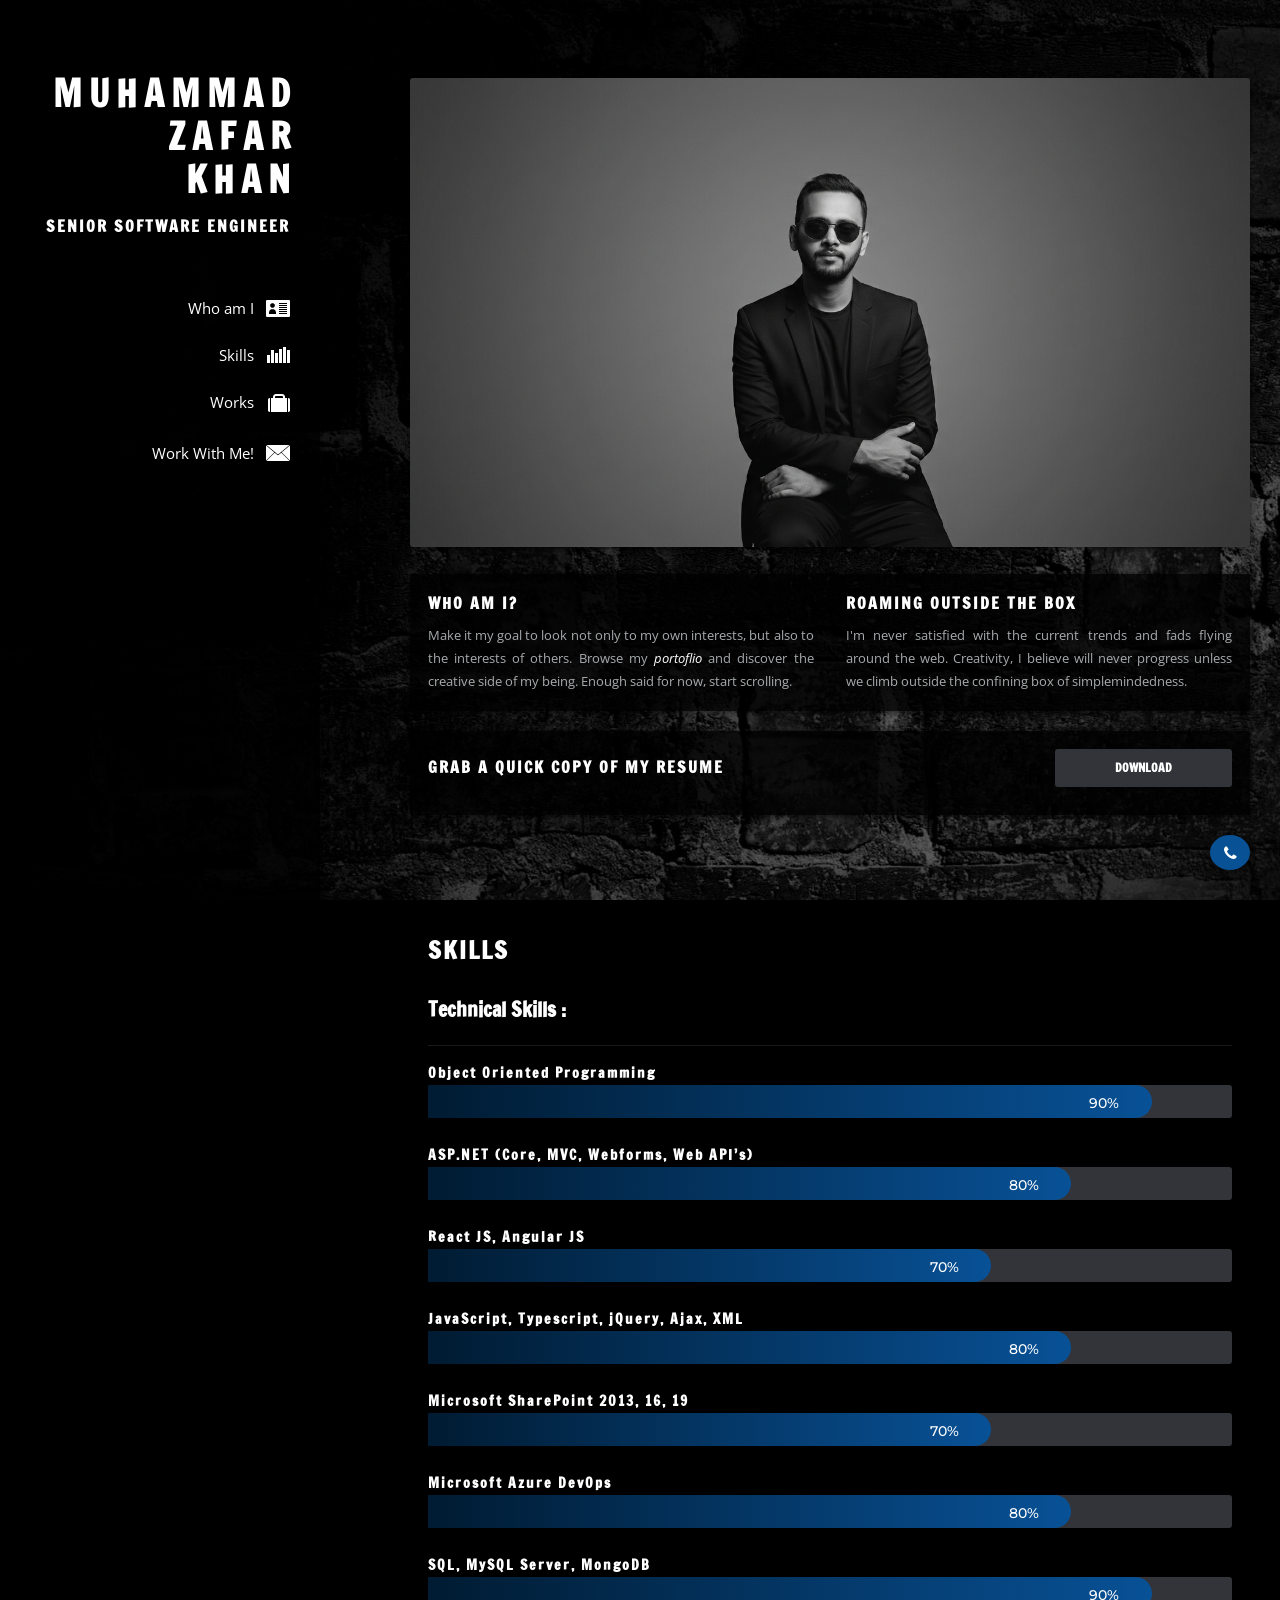
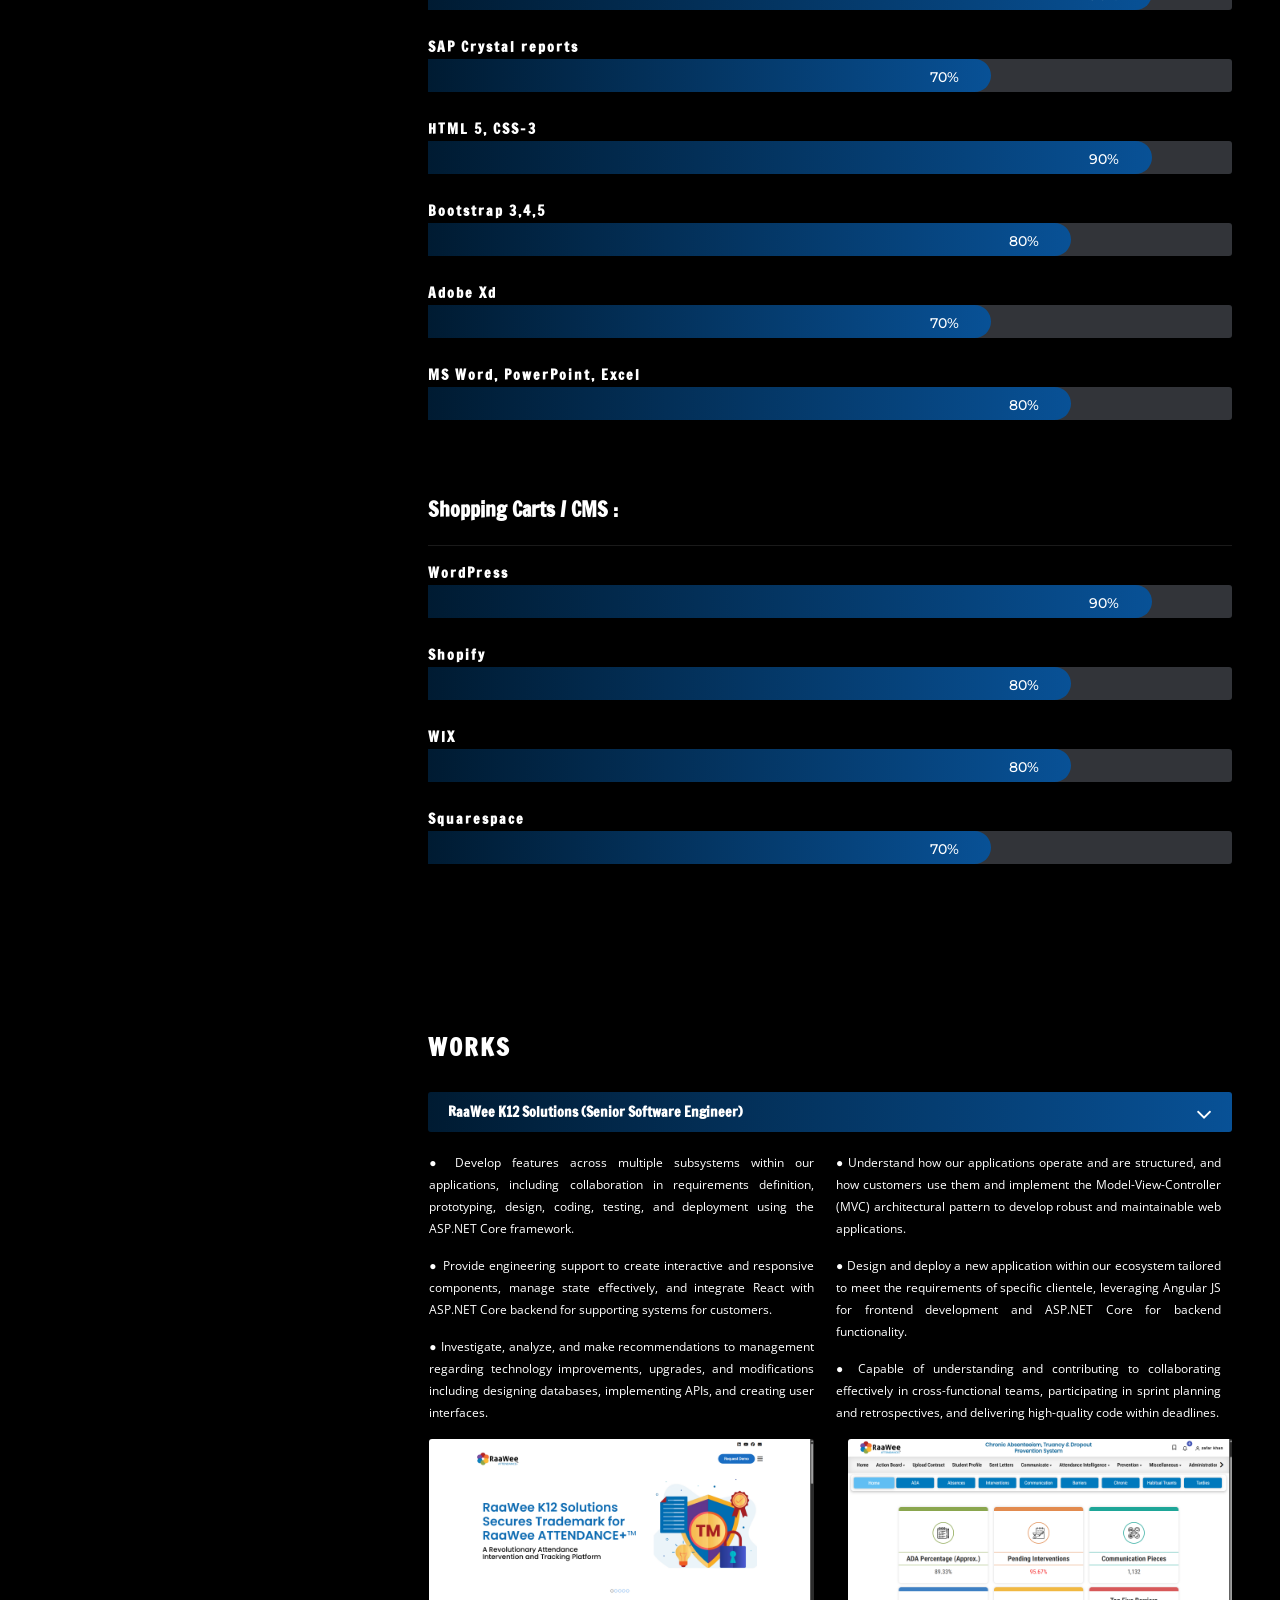
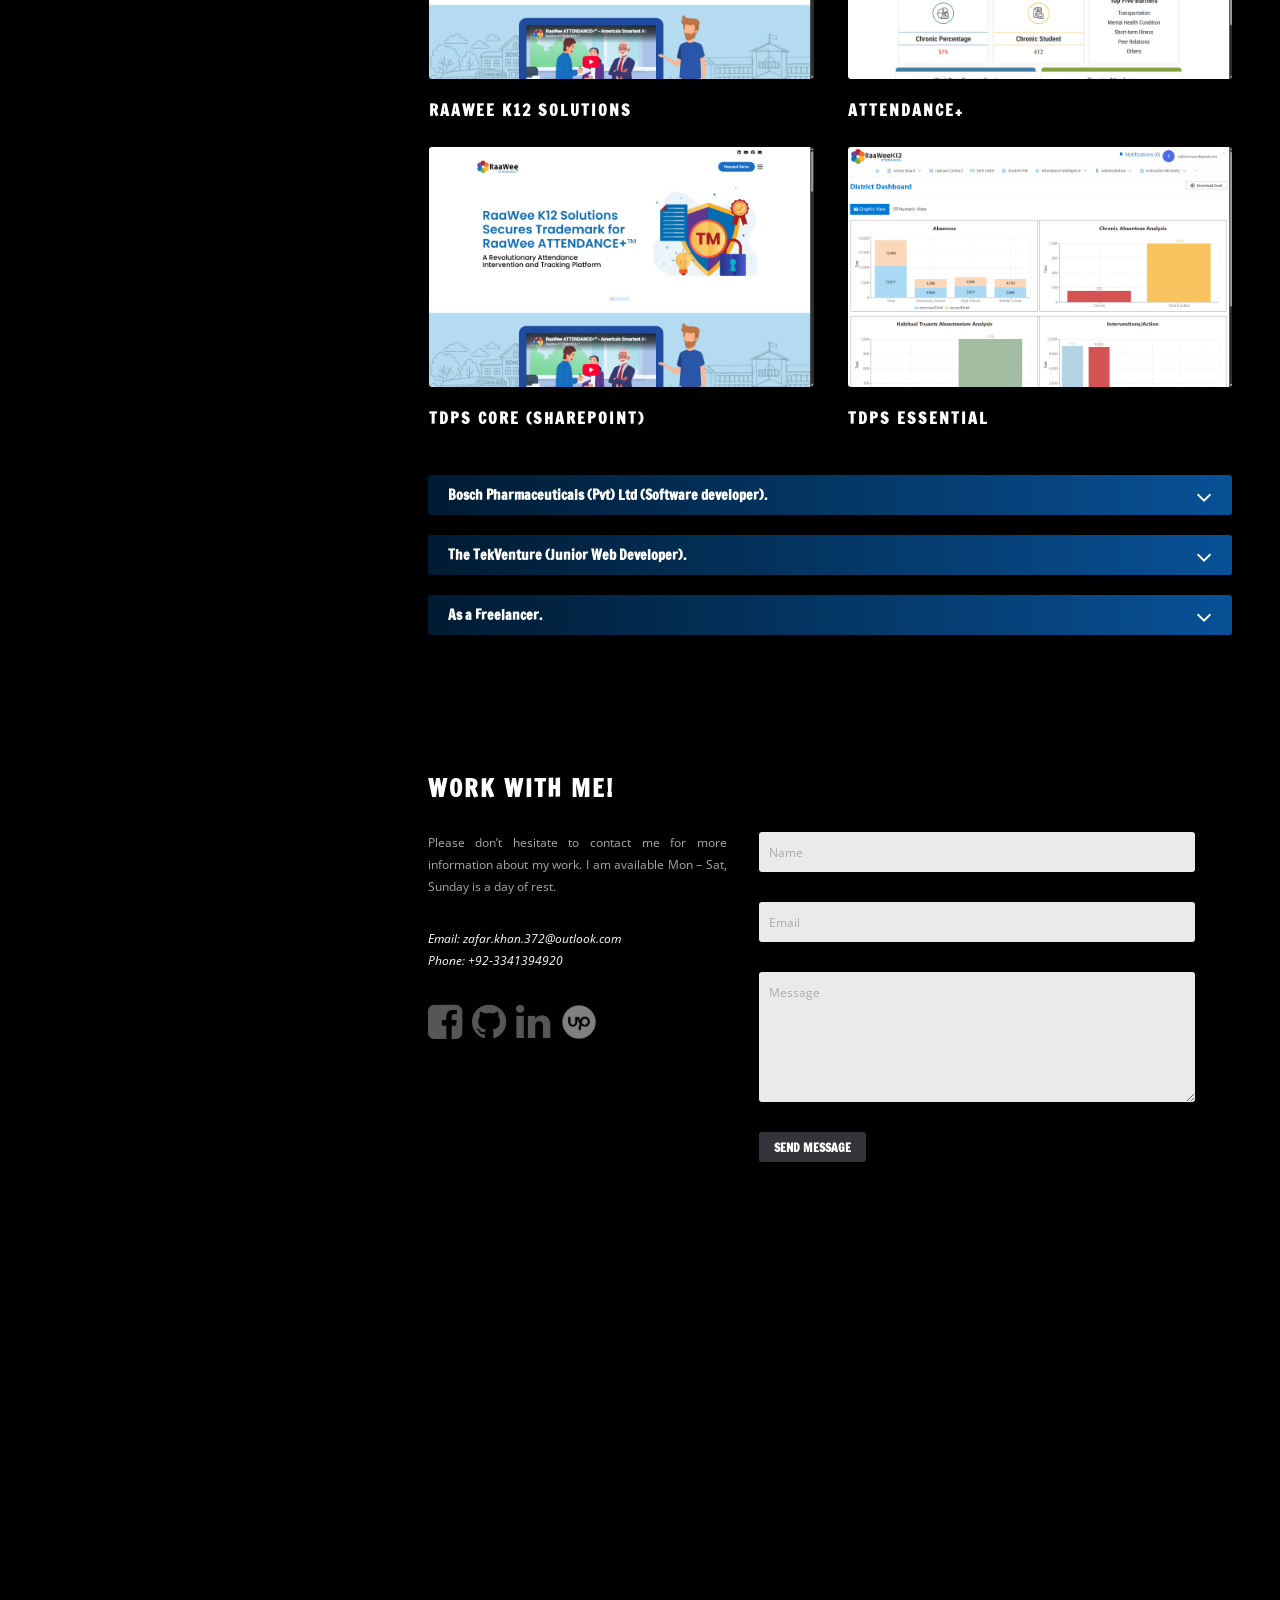
==== commit e0da8463: "Initial project upload" ====
--- a/index.html
+++ b/index.html
@@ -1,1468 +1,1468 @@
-<!DOCTYPE html>
-<html lang="en-US">
-<meta http-equiv="content-type" content="text/html;charset=UTF-8" />
-<!-- /Added by HTTrack -->
-
-<head>
-
-    <link rel="icon" href="Images/favicon.ico" type="image/x-icon">
-    <meta http-equiv="Content-Type" content="text/html; charset=UTF-8" />
-    <meta name="viewport" content="width=device-width, minimum-scale=1.0, maximum-scale=1.0, initial-scale=1.0" />
-    <title>Muhammad Zafar Khan</title>
-    <link rel="stylesheet" type="text/css" media="all" href="wp-content/themes/selfless/style.css" />
-    <link href="http://fonts.googleapis.com/css?family=Droid+Serif" rel="stylesheet" type="text/css" />
-    <link href="http://fonts.googleapis.com/css?family=Droid+Sans" rel="stylesheet" type="text/css" />
-    <link
-        href="http://fonts.googleapis.com/css?family=Open+Sans:300italic,400italic,600italic,700italic,800italic,300,400,600,700,800"
-        rel="stylesheet" type="text/css" />
-    <link href="http://fonts.googleapis.com/css?family=Montserrat:400,700" rel="stylesheet" type="text/css" />
-    <link href="http://fonts.googleapis.com/css?family=Francois+One" rel="stylesheet" type="text/css" />
-    <link href="http://fonts.googleapis.com/css?family=Voltaire" rel="stylesheet" type="text/css" />
-    <link rel="stylesheet" href="https://cdnjs.cloudflare.com/ajax/libs/font-awesome/4.7.0/css/font-awesome.min.css">
-    <link rel="shortcut icon" href="favicon.png" type="image/x-icon">
-    <link rel="icon" href="favicon.png" type="image/x-icon">
-    <noscript>
-        <style type="text/css">
-            body {
-                display: block !important;
-                opacity: 1 !important;
-            }
-        </style>
-    </noscript>
-    <link rel="pingback" href="xmlrpc.php" />
-
-    <link rel="alternate" type="application/rss+xml" title="Saad Taimoor &raquo; Feed" href="feed/index.html" />
-    <link rel="alternate" type="application/rss+xml" title="Saad Taimoor &raquo; Comments Feed"
-        href="comments/feed/index.html" />
-
-    <link rel='stylesheet' id='si_pretty_css-css' href='wp-content/themes/selfless/css/prettyPhotod5d2.css?ver=4.4.18'
-        type='text/css' media='all' />
-    <link rel='stylesheet' id='si_respond_css-css' href='wp-content/themes/selfless/css/responsived5d2.css?ver=4.4.18'
-        type='text/css' media='all' />
-    <link rel='stylesheet' id='si_comments_css-css' href='wp-content/themes/selfless/css/commentsd5d2.css?ver=4.4.18'
-        type='text/css' media='all' />
-    <link rel='stylesheet' id='si_header_font-css' href='wp-content/themes/selfless/css/fontd5d2.css?ver=4.4.18'
-        type='text/css' media='all' />
-    <script type='text/javascript' src='wp-includes/js/jquery/jqueryc1d8.js?ver=1.11.3'></script>
-    <script type='text/javascript' src='wp-includes/js/jquery/jquery-migrate.min1576.js?ver=1.2.1'></script>
-    <script type='text/javascript' src='jquery-ui.mind5d2.js?ver=4.4.18'></script>
-    <script type='text/javascript' src='wp-content/themes/selfless/js/modernizr-transitionsd5d2.js?ver=4.4.18'></script>
-    <script type='text/javascript' src='wp-content/themes/selfless/js/jquery.masonry.mind5d2.js?ver=4.4.18'></script>
-    <script type='text/javascript'
-        src='wp-content/themes/selfless/js/jquery.backstretch.mind5d2.js?ver=4.4.18'></script>
-    <script type='text/javascript' src='wp-content/themes/selfless/js/jquery.prettyPhotod5d2.js?ver=4.4.18'></script>
-    <link rel='https://api.w.org/' href='wp-json/index.html' />
-    <link rel="EditURI" type="application/rsd+xml" title="RSD" href="xmlrpc0db0.php?rsd" />
-    <link rel="wlwmanifest" type="application/wlwmanifest+xml" href="wp-includes/wlwmanifest.xml" />
-    <link rel="stylesheet" href="https://cdnjs.cloudflare.com/ajax/libs/font-awesome/4.7.0/css/font-awesome.min.css">
-    <meta name="generator" content="WordPress 4.4.18" />
-
-    <style type="text/css">
-        @import url(https://cdnjs.cloudflare.com/ajax/libs/font-awesome/4.7.0/css/font-awesome.css);
-
-
-        .fa-angle-double-down:before {
-            content: "\f107";
-        }
-
-        .bounce {
-            animation: bounce 1.7s infinite;
-            -webkit-animation: bounce 1.7s infinite;
-            -moz-animation: bounce 1.7s infinite;
-            -o-animation: bounce 1.7s infinite;
-        }
-
-        @-webkit-keyframes bounce {
-
-            0%,
-            20%,
-            50%,
-            80%,
-            100% {
-                -webkit-transform: translateY(0);
-            }
-
-            40% {
-                -webkit-transform: translateY(-10px);
-            }
-
-            60% {
-                -webkit-transform: translateY(-10px);
-            }
-        }
-
-        @-moz-keyframes bounce {
-
-            0%,
-            20%,
-            50%,
-            80%,
-            100% {
-                -moz-transform: translateY(0);
-            }
-
-            40% {
-                -moz-transform: translateY(-10px);
-            }
-
-            60% {
-                -moz-transform: translateY(-10px);
-            }
-        }
-
-        @-o-keyframes bounce {
-
-            0%,
-            20%,
-            50%,
-            80%,
-            100% {
-                -o-transform: translateY(0);
-            }
-
-            40% {
-                -o-transform: translateY(-10px);
-            }
-
-            60% {
-                -o-transform: translateY(-10px);
-            }
-        }
-
-        @keyframes bounce {
-
-            0%,
-            20%,
-            50%,
-            80%,
-            100% {
-                transform: translateY(0);
-            }
-
-            40% {
-                transform: translateY(-10px);
-            }
-
-            60% {
-                transform: translateY(-10px);
-            }
-        }
-
-        ::-moz-selection,
-        ::selection {
-            background: linear-gradient(to right, #001b32 0%, #085196 100%);
-        }
-
-        .ui-accordion .ui-state-active {
-            background: linear-gradient(to right, #001b32 0%, #085196 100%) !important;
-        }
-
-        .skill .bar div {
-            background: linear-gradient(to right, #001b32 0%, #085196 100%);
-        }
-
-        body,
-        h1 span,
-        h5,
-        .post .post_date h5,
-        #contact_form label,
-        .widget_calendar #wp-calendar a {
-            font: 12px/22px "Open Sans", Helvetica, sans-serif !important;
-        }
-
-        h1,
-        h2,
-        h3,
-        h4,
-        h5,
-        h6,
-        .post .post_bottom .cats ul li a,
-        .format-link a,
-        .widget ul li a,
-        .btn,
-        .tagcloud a,
-        .widget_categories ul li a,
-        .cats ul li a {
-            font-family: "Francois One", sans-serif !important;
-            font-weight: bold !important;
-        }
-
-        img.wp-smiley,
-        img.emoji {
-            display: inline !important;
-            border: none !important;
-            box-shadow: none !important;
-            height: 1em !important;
-            width: 1em !important;
-            margin: 0 .07em !important;
-            vertical-align: -0.1em !important;
-            background: none !important;
-            padding: 0 !important;
-        }
-
-        img[alt="www.000webhost.com"] {
-            display: none;
-        }
-
-        .recentcomments a {
-            display: inline !important;
-            padding: 0 !important;
-            margin: 0 !important;
-        }
-    </style>
-
-</head>
-
-<body class="home blog" style="background-image: url('Images/GljXe81.jpg');background-repeat: no-repeat;
-background-attachment: fixed;
-background-size: cover; overflow: hidden !important;">
-
-
-    <header id="control">
-
-        <div id="side">
-            <div id="logo">
-
-                <h1 class="plain_text">
-                    <a href="#">Muhammad Zafar<span class="mynamebreak"><br></span> Khan</a>
-                </h1>
-                <h4 class="sub">Senior Software Engineer</h4>
-            </div>
-            <nav id="nav">
-
-                <!-- Screen Size > 880px -->
-                <ul class="regular">
-
-                    <li class="nav_1">
-                        <a href="#profile">
-                            Who am I
-                            <span></span>
-                        </a>
-                    </li>
-                    <li class="nav_2">
-                        <a href="#skills">
-                            Skills
-                            <span></span>
-                        </a>
-                    </li>
-                    <li class="nav_3">
-                        <a href="#works">
-                            Works
-                            <span></span>
-                        </a>
-                    </li>
-                    <li class="nav_6">
-                        <a href="#contact">
-                            Work With Me!
-                            <span></span>
-                        </a>
-                    </li>
-                </ul>
-
-                <!-- Screen Size < 880px -->
-                <ul class="mobile">
-
-                    <li class="nav_1">
-                        <a href="#profile">
-                            <span></span>
-                        </a>
-                    </li>
-                    <li class="nav_2">
-                        <a href="#skills">
-                            <span></span>
-                        </a>
-                    </li>
-                    <li class="nav_3">
-                        <a href="#works">
-                            <span></span>
-                        </a>
-                    </li>
-                    <li class="nav_6">
-                        <a href="#contact">
-                            <span></span>
-                        </a>
-                    </li>
-                </ul>
-            </nav>
-        </div>
-    </header>
-
-
-
-    <section id="main">
-        <div id="content">
-            <div id="profile" class="panel">
-                <img src="Images/12540863_1086668541377820_7007539071523075097.jpg" alt="Zafar Khan" id="photo" />
-                <div class="box">
-                    <div class="in" style="text-align: justify;">
-                        <div class="one-half no-margin">
-                            <h5 style="font-size: 16px !important;">Who am I?</h5>
-                            <span style="font-size: 13px !important;">
-                                Make it my goal to look not only to my own interests, but also to the interests of
-                                others. Browse my
-                                <a href="#works">portoflio</a> and discover the creative side of my being. Enough said
-                                for now, start scrolling.
-                            </span>
-                        </div>
-                        <div class="myclass" style="height: 40px;width: 20px;display: none;">
-                            <br>
-                            <br>
-                            <br>
-                        </div>
-                        <div class="one-half no-margin column-last">
-                            <h5 style="font-size: 16px !important;">Roaming Outside the Box</h5>
-                            <span style="font-size: 13px !important;">
-                                I'm never satisfied with the current trends and fads flying around the web. Creativity,
-                                I believe will never progress
-                                unless we climb outside the confining box of simplemindedness.
-                            </span>
-                        </div>
-                    </div>
-                </div>
-
-                <div id="vcard" class="box">
-                    <div class="in">
-                        <div class="three-fourths">
-                            <h4>Grab a Quick Copy of my Resume</h4>
-                        </div>
-                        <div class="one-fourth column-last">
-                            <a href="Uploads/Zafar-Resume.pdf" class="btn" target="_blank">
-                                Download
-                            </a>
-                        </div>
-                    </div>
-                </div>
-            </div>
-
-            <div id="skills" class="panel box">
-                <div class="in">
-                    <h2>Skills</h2>
-                    <div class="clearfix"></div>
-                    <div class='skill-set technical-skills'>
-                        <h3 class='line'>Technical Skills :</h3>
-                        <div class="skill level_9">
-                            <h6>Object Oriented Programming</h6>
-                            <div class="bar">
-                                <div>
-                                    <span>90%</span>
-                                </div>
-                            </div>
-                        </div>
-                        <div class="skill level_8">
-                            <h6>ASP.NET (Core, MVC, Webforms, Web API’s)</h6>
-                            <div class="bar">
-                                <div>
-                                    <span>80%</span>
-                                </div>
-                            </div>
-                        </div>
-                        <div class="skill level_7">
-                            <h6>React JS, Angular JS</h6>
-                            <div class="bar">
-                                <div>
-                                    <span>70%</span>
-                                </div>
-                            </div>
-                        </div>
-
-                        <div class="skill level_8">
-                            <h6>JavaScript, Typescript, jQuery, Ajax, XML</h6>
-                            <div class="bar">
-                                <div>
-                                    <span>80%</span>
-                                </div>
-                            </div>
-                        </div>
-                        <div class="skill level_7">
-                            <h6>Microsoft SharePoint 2013, 16, 19</h6>
-                            <div class="bar">
-                                <div>
-                                    <span>70%</span>
-                                </div>
-                            </div>
-                        </div>
-                        <div class="skill level_8">
-                            <h6>Microsoft Azure DevOps</h6>
-                            <div class="bar">
-                                <div>
-                                    <span>80%</span>
-                                </div>
-                            </div>
-                        </div>
-                        <div class="skill level_9">
-                            <h6>SQL, MySQL Server, MongoDB</h6>
-                            <div class="bar">
-                                <div>
-                                    <span>90%</span>
-                                </div>
-                            </div>
-                        </div>
-                        <div class="skill level_7">
-                            <h6>SAP Crystal reports</h6>
-                            <div class="bar">
-                                <div>
-                                    <span>70%</span>
-                                </div>
-                            </div>
-                        </div>
-                        <div class="skill level_9">
-                            <h6>HTML 5, CSS-3</h6>
-                            <div class="bar">
-                                <div>
-                                    <span>90%</span>
-                                </div>
-                            </div>
-                        </div>
-
-                        <div class="skill level_8">
-                            <h6>Bootstrap 3,4,5</h6>
-                            <div class="bar">
-                                <div>
-                                    <span>80%</span>
-                                </div>
-                            </div>
-                        </div>
-                        <div class="skill level_7">
-                            <h6>Adobe Xd</h6>
-                            <div class="bar">
-                                <div>
-                                    <span>70%</span>
-                                </div>
-                            </div>
-                        </div>
-                        <div class="skill level_8">
-                            <h6>MS Word, PowerPoint, Excel</h6>
-                            <div class="bar">
-                                <div>
-                                    <span>80%</span>
-                                </div>
-                            </div>
-                        </div>
-                    </div>
-                    <br>
-                    <br>
-                    <div class='skill-set shopping-cms'>
-                        <h3 class='line'>Shopping Carts / CMS :</h3>
-
-                        <div class="skill level_9">
-                            <h6>WordPress</h6>
-                            <div class="bar">
-                                <div>
-                                    <span>90%</span>
-                                </div>
-                            </div>
-                        </div>
-
-                        <div class="skill level_8">
-                            <h6>Shopify</h6>
-                            <div class="bar">
-                                <div>
-                                    <span>80%</span>
-                                </div>
-                            </div>
-                        </div>
-
-
-                        <div class="skill level_8">
-                            <h6>WIX</h6>
-                            <div class="bar">
-                                <div>
-                                    <span>80%</span>
-                                </div>
-                            </div>
-                        </div>
-
-                        <div class="skill level_7">
-                            <h6>Squarespace</h6>
-                            <div class="bar">
-                                <div>
-                                    <span>70%</span>
-                                </div>
-                            </div>
-                        </div>
-
-
-                    </div>
-                </div>
-            </div>
-
-            <div id="works" class="panel box">
-                <div class="in">
-                    <h2>Works</h2>
-                    <div id="work_wrap">
-                        <div id='toggle-1' class='toggle'>
-                            <h3 id='raawee-projects'
-                                style="background: linear-gradient(to right, #001b32 0%, #085196 100%) !important;">
-                                <a href='#raawee-projects' class='work-jump'>
-                                    RaaWee K12 Solutions (Senior Software Engineer)
-                                    <div class="bounce">
-                                        <i class="fa fa-angle-double-down"
-                                            style="float: right;font-size: 25px; margin-top: -30px;"></i>
-                                    </div>
-                                </a>
-                            </h3>
-                            <div>
-                                <div>
-                                    <ul class='work_items'>
-                                        <li class="post-102 work type-work status-publish format-image has-post-thumbnail hentry works-freelancer-projects"
-                                            style="margin-bottom: 15px; color: white; text-align: justify;">● Develop
-                                            features across multiple subsystems within our applications, including
-                                            collaboration in requirements definition, prototyping, design, coding,
-                                            testing, and deployment using the ASP.NET Core framework.</li>
-                                        <li class="post-102 work type-work status-publish format-image has-post-thumbnail hentry works-freelancer-projects"
-                                            style="margin-bottom: 15px; color: white; text-align: justify; padding: 0px 5px 0px 5px;">
-                                            ● Understand how our applications operate and are structured, and how
-                                            customers use them and implement the Model-View-Controller (MVC)
-                                            architectural pattern to develop robust and maintainable web applications.
-                                        </li>
-                                        <li class="post-102 work type-work status-publish format-image has-post-thumbnail hentry works-freelancer-projects"
-                                            style="margin-bottom: 15px; color: white; text-align: justify;">● Provide
-                                            engineering support to create interactive and responsive components, manage
-                                            state effectively, and integrate React with ASP.NET Core backend for
-                                            supporting systems for customers.</li>
-                                        <li class="post-102 work type-work status-publish format-image has-post-thumbnail hentry works-freelancer-projects"
-                                            style="margin-bottom: 15px; color: white; text-align: justify; padding: 0px 5px 0px 5px;">
-                                            ● Design and deploy a new application within our ecosystem tailored to meet
-                                            the requirements of specific clientele, leveraging Angular JS for frontend
-                                            development and ASP.NET Core for backend functionality.</li>
-                                        <li class="post-102 work type-work status-publish format-image has-post-thumbnail hentry works-freelancer-projects"
-                                            style="margin-bottom: 15px; color: white; text-align: justify;">●
-                                            Investigate, analyze, and make recommendations to management regarding
-                                            technology improvements, upgrades, and modifications including designing
-                                            databases, implementing APIs, and creating user interfaces.</li>
-                                        <li class="post-102 work type-work status-publish format-image has-post-thumbnail hentry works-freelancer-projects"
-                                            style="margin-bottom: 15px; color: white; text-align: justify; padding: 0px 5px 0px 5px;">
-                                            ● Capable of understanding and contributing to collaborating effectively in
-                                            cross-functional teams, participating in sprint planning and retrospectives,
-                                            and delivering high-quality code within deadlines.</li>
-                                    </ul>
-                                </div>
-                                <ul class='work_items'>
-                                    <li id="post-102"
-                                        class="post-102 work type-work status-publish format-image has-post-thumbnail hentry works-freelancer-projects">
-                                        <a href="wp-content/uploads/raawee/1-1.png"
-                                            class="pretty prettyPhoto[freelancer-projects]">
-                                            <img src="wp-content/uploads/raawee/1.png" alt="RaaWee K12 Solutions" />
-                                        </a>
-                                        <div class="info">
-                                            <h4>
-                                                <a href="#">RaaWee K12 Solutions</a>
-                                            </h4>
-                                        </div>
-                                    </li>
-                                    <li id="post-102"
-                                        class="post-102 work type-work status-publish format-image has-post-thumbnail hentry works-freelancer-projects">
-                                        <a href="wp-content/uploads/raawee/1-1.png"
-                                            class="pretty prettyPhoto[freelancer-projects]">
-                                            <img src="wp-content/uploads/raawee/2.png" alt="RAAWEE Attendance+" />
-                                        </a>
-                                        <div class="info">
-                                            <h4>
-                                                <a href="#">Attendance+</a>
-                                            </h4>
-                                        </div>
-                                    </li>
-                                    <li id="post-102"
-                                        class="post-102 work type-work status-publish format-image has-post-thumbnail hentry works-freelancer-projects">
-                                        <a href="wp-content/uploads/raawee/1-1.png"
-                                            class="pretty prettyPhoto[freelancer-projects]">
-                                            <img src="wp-content/uploads/raawee/1.png" alt="TDPS Core (Sharepoint)" />
-                                        </a>
-                                        <div class="info">
-                                            <h4>
-                                                <a href="#">TDPS Core (Sharepoint)</a>
-                                            </h4>
-                                        </div>
-                                    </li>
-                                    <li id="post-102"
-                                        class="post-102 work type-work status-publish format-image has-post-thumbnail hentry works-freelancer-projects">
-                                        <a href="wp-content/uploads/raawee/1-1.png"
-                                            class="pretty prettyPhoto[freelancer-projects]">
-                                            <img src="wp-content/uploads/raawee/3.png" alt="TDPS Essential" />
-                                        </a>
-                                        <div class="info">
-                                            <h4>
-                                                <a href="#">TDPS Essential</a>
-                                            </h4>
-                                        </div>
-                                    </li>
-                                </ul>
-                            </div>
-                        </div>
-                        <script type="text/javascript">
-                            jQuery.noConflict();
-                            jQuery("#toggle-1").accordion({
-                                animated: "slide",
-                                speed: "fast",
-                                active: false,
-                                autoHeight: false,
-                                collapsible: true,
-                                event: "click"
-                            });
-
-                            jQuery('#toggle-1').bind('accordionchange', function (event, ui) {
-                                var $container = jQuery(".work_items");
-                                $container.masonry({
-                                    itemSelector: ".work_items li",
-                                    isAnimated: !Modernizr.csstransitions,
-                                    columnWidth: function (containerWidth) {
-                                        return containerWidth / 2;
-                                    },
-                                    animationOptions: {
-                                        duration: 1000,
-                                        easing: "linear",
-                                        queue: false
-                                    }
-                                });
-                            });
-                        </script>
-
-                        <div id='toggle-2' class='toggle'>
-                            <h3 id='bosch-projects'
-                                style="    background: linear-gradient(to right, #001b32 0%, #085196 100%) !important;">
-                                <a href='#bosch-projects' class='work-jump'>
-                                    Bosch Pharmaceuticals (Pvt) Ltd (Software developer).
-                                    <div class="bounce">
-                                        <i class="fa fa-angle-double-down"
-                                            style="float: right;font-size: 25px; margin-top: -30px;"></i>
-                                    </div>
-                                </a>
-                            </h3>
-                            <div>
-
-                                <div>
-                                    <ul class='work_items'>
-                                        <li class="post-102 work type-work status-publish format-image has-post-thumbnail hentry works-freelancer-projects"
-                                            style="margin-bottom: 15px; color: white; text-align: justify;">● Tasked
-                                            with the development and upkeep of web-based systems used internally within
-                                            the organization.</li>
-                                        <li class="post-102 work type-work status-publish format-image has-post-thumbnail hentry works-freelancer-projects"
-                                            style="margin-bottom: 15px; color: white; text-align: justify; padding: 0px 5px 0px 5px;">
-                                            ● Develop and maintain application features across multiple subsystems using
-                                            ASP.NET Core, from requirements to deployment.</li>
-                                        <li class="post-102 work type-work status-publish format-image has-post-thumbnail hentry works-freelancer-projects"
-                                            style="margin-bottom: 15px; color: white; text-align: justify;">● Engaged in
-                                            the creation and maintenance of console applications using C# for Human
-                                            Information Systems tailored for Windows environments.</li>
-                                        <li class="post-102 work type-work status-publish format-image has-post-thumbnail hentry works-freelancer-projects"
-                                            style="margin-bottom: 15px; color: white; text-align: justify; padding: 0px 5px 0px 5px;">
-                                            ● Responsible for the development and upkeep of SQL databases to ensure
-                                            smooth operations.</li>
-                                        <li class="post-102 work type-work status-publish format-image has-post-thumbnail hentry works-freelancer-projects"
-                                            style="margin-bottom: 15px; color: white; text-align: justify;">● Skilled in
-                                            crafting Crystal Reports to meet precise specifications and reporting needs.
-                                        </li>
-                                        <li class="post-102 work type-work status-publish format-image has-post-thumbnail hentry works-freelancer-projects"
-                                            style="margin-bottom: 15px; color: white; text-align: justify; padding: 0px 5px 0px 5px;">
-                                            ● Offering engineering assistance across the entire lifecycle of system
-                                            development, from building and deploying to configuring and maintaining
-                                            systems for clientele.</li>
-                                    </ul>
-                                </div>
-
-
-                                <ul class='work_items'>
-                                    <li id="post-102"
-                                        class="post-102 work type-work status-publish format-image has-post-thumbnail hentry works-freelancer-projects">
-                                        <a href="wp-content/uploads/bosch/ikonnect2.png"
-                                            class="pretty prettyPhoto[freelancer-projects]">
-                                            <img src="wp-content/uploads/bosch/ikonnect1.png" alt="DoorPharmacy" />
-                                        </a>
-                                        <div class="info">
-                                            <h4>
-                                                <a href="#">I-Konnect</a>
-                                            </h4>
-                                        </div>
-                                    </li>
-                                    <li id="post-68"
-                                        class="post-68 work type-work status-publish format-image has-post-thumbnail hentry works-freelancer-projects">
-                                        <a href="wp-content/uploads/bosch/bappsa.png"
-                                            class="pretty prettyPhoto[freelancer-projects]">
-                                            <img src="wp-content/uploads/bosch/bappsa.png" alt="DoorPharmacy" />
-                                        </a>
-                                        <div class="info">
-
-                                            <h4>
-                                                <a href="#">Bosch-Apps</a>
-                                            </h4>
-                                        </div>
-                                    </li>
-                                    <li id="post-53"
-                                        class="post-53 work type-work status-publish format-image has-post-thumbnail hentry works-freelancer-projects">
-                                        <a href="wp-content/uploads/bosch/pharma1.png"
-                                            class="pretty prettyPhoto[freelancer-projects]">
-                                            <img src="wp-content/uploads/bosch/pharma1.png" alt="DoorPharmacy" />
-                                        </a>
-                                        <div class="info">
-                                            <h4>
-                                                <a href="#">Pharma Intelligence</a>
-                                            </h4>
-
-                                        </div>
-                                    </li>
-                                    <li id="post-34"
-                                        class="post-34 work type-work status-publish format-image has-post-thumbnail hentry works-freelancer-projects">
-                                        <a href="wp-content/uploads/bosch/docabinet.png"
-                                            class="pretty prettyPhoto[freelancer-projects]">
-                                            <img src="wp-content/uploads/bosch/docabinet.png" alt="DoorPharmacy" />
-                                        </a>
-                                        <div class="info">
-
-                                            <h4>
-                                                <a href="#">DOCabinet</a>
-                                            </h4>
-                                        </div>
-                                    </li>
-                                </ul>
-                            </div>
-                        </div>
-                        <script type="text/javascript">
-
-                            jQuery.noConflict();
-                            jQuery("#toggle-2").accordion({
-                                animated: "slide",
-                                speed: "fast",
-                                active: false,
-                                autoHeight: false,
-                                collapsible: true,
-                                event: "click"
-                            });
-                            jQuery('#toggle-2').bind('accordionchange', function (event, ui) {
-                                var $container = jQuery(".work_items");
-                                $container.masonry({
-                                    itemSelector: ".work_items li",
-                                    isAnimated: !Modernizr.csstransitions,
-                                    columnWidth: function (containerWidth) {
-                                        return containerWidth / 2;
-                                    },
-                                    animationOptions: {
-                                        duration: 1000,
-                                        easing: "linear",
-                                        queue: false
-                                    }
-
-                                });
-                            });
-                        </script>
-
-                        <div id='toggle-3' class='toggle'>
-                            <h3 id='tekventure-projects'
-                                style="    background: linear-gradient(to right, #001b32 0%, #085196 100%) !important;">
-                                <a href='#tekventure-projects' class='work-jump'>
-                                    The TekVenture (Junior Web Developer).
-                                    <div class="bounce">
-                                        <i class="fa fa-angle-double-down"
-                                            style="float: right;font-size: 25px; margin-top: -30px;"></i>
-                                    </div>
-                                </a>
-                            </h3>
-                            <div>
-
-                                <div>
-                                    <ul class='work_items'>
-                                        <li class="post-102 work type-work status-publish format-image has-post-thumbnail hentry works-freelancer-projects"
-                                            style="margin-bottom: 15px; color: white; text-align: justify;">● Tasked
-                                            with the creation of e-commerce platforms on WordPress, employing Elementor
-                                            and WP Bakery for design.</li>
-                                        <li class="post-102 work type-work status-publish format-image has-post-thumbnail hentry works-freelancer-projects"
-                                            style="margin-bottom: 15px; color: white; text-align: justify; padding: 0px 5px 0px 5px;">
-                                            ● Generate wireframes and mockups using Adobe XD to conceptualize website
-                                            designs visually.</li>
-                                        <li class="post-102 work type-work status-publish format-image has-post-thumbnail hentry works-freelancer-projects"
-                                            style="margin-bottom: 15px; color: white; text-align: justify;">● Maintain
-                                            and develop Human Resource Information Systems (HRIS) based on Windows.</li>
-                                        <li class="post-102 work type-work status-publish format-image has-post-thumbnail hentry works-freelancer-projects"
-                                            style="margin-bottom: 15px; color: white; text-align: justify; padding: 0px 5px 0px 5px;">
-                                            ● Craft static websites tailored to specific client specifications.</li>
-                                    </ul>
-                                </div>
-
-                                <ul class='work_items'>
-                                    <li id="post-123"
-                                        class="post-123 work type-work status-publish format-image has-post-thumbnail hentry works-website-projects">
-                                        <a href="wp-content/uploads/2019/06/screencapture-thetekventure-about-2019-12-05-05_02_15.png"
-                                            class="pretty prettyPhoto[website-projects]">
-                                            <img src="Images/tekventure.jpg" alt="Tek Venture" />
-                                        </a>
-                                        <div class="info">
-                                            <h4>
-                                                <a href="#">The Tekventure</a>
-                                            </h4>
-                                        </div>
-                                    </li>
-                                    <li id="post-122"
-                                        class="post-122 work type-work status-publish format-image has-post-thumbnail hentry works-website-projects">
-                                        <a href="wp-content/uploads/2019/06/screencapture-arturodigital-alwebsite-home2-index-html-2019-12-05-04_57_44.png"
-                                            class="pretty prettyPhoto[website-projects]">
-                                            <img src="Images/arther.jpg" alt="Arthur Lawrence" />
-                                        </a>
-                                        <div class="info">
-
-                                            <h4>
-                                                <a href="#">Arthur Lawrence</a>
-                                            </h4>
-                                        </div>
-                                    </li>
-                                    <li id="post-121"
-                                        class="post-121 work type-work status-publish format-image has-post-thumbnail hentry works-website-projects">
-                                        <a href="wp-content/uploads/2019/06/screencapture-file-D-Office-Work-Web-Templates-E-Commerce-eiser-index-html-2019-12-05-05_04_54.png"
-                                            class="pretty prettyPhoto[website-projects]">
-                                            <img src="Images/nlcp.jpg" alt="NLCP" />
-                                        </a>
-                                        <div class="info">
-                                            <h4>
-                                                <a href="#">NLCP</a>
-                                            </h4>
-                                        </div>
-                                    </li>
-                                    <li id="post-120"
-                                        class="post-120 work type-work status-publish format-image has-post-thumbnail hentry works-website-projects">
-                                        <a href="wp-content/uploads/2019/06/screencapture-threadsandarts-2019-12-05-05_01_03.png"
-                                            class="pretty prettyPhoto[website-projects]">
-                                            <img src="Images/threads.jpg" alt="Thread & Arts" />
-                                        </a>
-                                        <div class="info">
-                                            <h4>
-                                                <a href="#">Thread & Arts</a>
-                                            </h4>
-                                        </div>
-                                    </li>
-                                    <li id="post-120"
-                                        class="post-120 work type-work status-publish format-image has-post-thumbnail hentry works-website-projects">
-                                        <a href="wp-content/uploads/2019/06/screencapture-roll-b-teeshirts-2019-12-05-05_01_20.png"
-                                            class="pretty prettyPhoto[website-projects]">
-                                            <img src="Images/roll.jpg" alt="Roll-b-Tshirts" />
-                                        </a>
-                                        <div class="info">
-                                            <h4>
-                                                <a href="#">Roll-b-Tshirts</a>
-                                            </h4>
-                                        </div>
-                                    </li>
-                                    <li id="post-120"
-                                        class="post-120 work type-work status-publish format-image has-post-thumbnail hentry works-website-projects">
-                                        <a href="wp-content/uploads/2019/06/screencapture-file-D-Office-Work-Web-Templates-Apparel-Printers-index-html-2019-12-05-05_04_20.png"
-                                            class="pretty prettyPhoto[website-projects]">
-                                            <img src="Images/apparel.jpg" alt="Apparel Printers" />
-                                        </a>
-                                        <div class="info">
-                                            <h4>
-                                                <a href="#">Apparel Printers</a>
-                                            </h4>
-                                        </div>
-                                    </li>
-                                    <li id="post-120"
-                                        class="post-120 work type-work status-publish format-image has-post-thumbnail hentry works-website-projects">
-                                        <a href="wp-content/uploads/2019/06/screencapture-file-D-Office-Work-Web-Templates-Demo3-index-html-2019-12-05-05_06_52.png"
-                                            class="pretty prettyPhoto[website-projects]">
-                                            <img src="Images/arther2.jpg" alt="Experty Career" />
-                                        </a>
-                                        <div class="info">
-                                            <h4>
-                                                <a href="#">Experty Career</a>
-                                            </h4>
-                                        </div>
-                                    </li>
-                                    <li id="post-120"
-                                        class="post-120 work type-work status-publish format-image has-post-thumbnail hentry works-website-projects">
-                                        <a href="wp-content/uploads/2019/06/screencapture-file-D-Office-Work-Web-Templates-E-Commerce-e-commerce-index-html-2019-12-05-05_30_33.png"
-                                            class="pretty prettyPhoto[website-projects]">
-                                            <img src="Images/ecom.jpg" alt="Super E-Mart" />
-                                        </a>
-                                        <div class="info">
-
-                                            <h4>
-                                                <a href="#">Super E-Mart</a>
-                                            </h4>
-                                        </div>
-                                    </li>
-                                </ul>
-                            </div>
-                        </div>
-                        <script type="text/javascript">
-                            jQuery.noConflict();
-                            jQuery("#toggle-3").accordion({
-                                animated: "slide",
-                                speed: "fast",
-                                active: false,
-                                autoHeight: false,
-                                collapsible: true,
-                                event: "click"
-                            });
-
-                            jQuery('#toggle-3').bind('accordionchange', function (event, ui) {
-                                var $container = jQuery(".work_items");
-
-                                $container.masonry({
-
-                                    itemSelector: ".work_items li",
-                                    isAnimated: !Modernizr.csstransitions,
-                                    columnWidth: function (containerWidth) {
-                                        return containerWidth / 2;
-                                    },
-                                    animationOptions: {
-                                        duration: 1000,
-                                        easing: "linear",
-                                        queue: false
-                                    }
-
-                                });
-                            });
-                        </script>
-
-                        <div id='toggle-4' class='toggle'>
-                            <h3 id='freelancer-projects'
-                                style="background: linear-gradient(to right, #001b32 0%, #085196 100%) !important;">
-                                <a href='#freelancer-projects' class='work-jump'>
-                                    As a Freelancer.
-                                    <div class="bounce">
-                                        <i class="fa fa-angle-double-down"
-                                            style="float: right;font-size: 25px; margin-top: -30px;"></i>
-                                    </div>
-                                </a>
-                            </h3>
-                            <div>
-                                <ul class='work_items'>
-                                    <li id="post-102"
-                                        class="post-102 work type-work status-publish format-image has-post-thumbnail hentry works-freelancer-projects">
-                                        <a href="wp-content/uploads/Freelance/ArthurLawrence/screencapture-arthurlawrence-net-2021-06-19-01_45_20.png"
-                                            class="pretty prettyPhoto[freelancer-projects]">
-                                            <img src="wp-content/uploads/Freelance/ArthurLawrence/Myproject-12.png"
-                                                alt="Arthur Lawrence" />
-                                        </a>
-                                        <div class="info">
-
-                                            <h4>
-                                                <a href="#">Arthur Lawrence</a>
-                                            </h4>
-                                        </div>
-                                    </li>
-                                    <li id="post-681"
-                                        class="post-68 work type-work status-publish format-image has-post-thumbnail hentry works-freelancer-projects">
-                                        <a href="wp-content/uploads/Freelance/cltclothingcompany/screencapture-cltclothingcompany-2021-11-19-12_47_56.png"
-                                            class="pretty prettyPhoto[freelancer-projects]">
-                                            <img src="wp-content/uploads/Freelance/cltclothingcompany/Myproject-1.png"
-                                                alt="CltClothingCompany" />
-                                        </a>
-                                        <div class="info">
-                                            <h4>
-                                                <a href="#">Clt Clothing Company</a>
-                                            </h4>
-                                        </div>
-                                    </li>
-
-
-
-
-
-                                    <li id="post-6811"
-                                        class="post-6811 work type-work status-publish format-image has-post-thumbnail hentry works-freelancer-projects">
-                                        <a href="wp-content/uploads/Freelance/Ziqtech/2.png"
-                                            class="pretty prettyPhoto[freelancer-projects]">
-                                            <img src="wp-content/uploads/Freelance/Ziqtech/1.png" alt="Ziqtech" />
-                                        </a>
-                                        <div class="info">
-                                            <h4>
-                                                <a href="#">Ziq Tech</a>
-                                            </h4>
-                                        </div>
-                                    </li>
-
-                                    <li id="post-6812"
-                                        class="post-6812 work type-work status-publish format-image has-post-thumbnail hentry works-freelancer-projects">
-                                        <a href="wp-content/uploads/Freelance/flatlinekennel/2.png"
-                                            class="pretty prettyPhoto[freelancer-projects]">
-                                            <img src="wp-content/uploads/Freelance/flatlinekennel/1.png"
-                                                alt="flatlinekennel" />
-                                        </a>
-                                        <div class="info">
-                                            <h4>
-                                                <a href="#">Flatline Kennel</a>
-                                            </h4>
-                                        </div>
-                                    </li>
-
-                                    <li id="post-6813"
-                                        class="post-6813 work type-work status-publish format-image has-post-thumbnail hentry works-freelancer-projects">
-                                        <a href="wp-content/uploads/Freelance/danydrivingschool/2.png"
-                                            class="pretty prettyPhoto[freelancer-projects]">
-                                            <img src="wp-content/uploads/Freelance/danydrivingschool/1.png"
-                                                alt="danydrivingschool" />
-                                        </a>
-                                        <div class="info">
-                                            <h4>
-                                                <a href="#">Dany Driving School</a>
-                                            </h4>
-                                        </div>
-                                    </li>
-
-                                    <li id="post-6814"
-                                        class="post-6813 work type-work status-publish format-image has-post-thumbnail hentry works-freelancer-projects">
-                                        <a href="wp-content/uploads/Freelance/creativelinksocial/2.png"
-                                            class="pretty prettyPhoto[freelancer-projects]">
-                                            <img src="wp-content/uploads/Freelance/creativelinksocial/1.png"
-                                                alt="creativelinksocial" />
-                                        </a>
-                                        <div class="info">
-                                            <h4>
-                                                <a href="#">Creative Link Social</a>
-                                            </h4>
-                                        </div>
-                                    </li>
-
-
-
-
-
-
-
-                                    <li id="post-682"
-                                        class="post-68 work type-work status-publish format-image has-post-thumbnail hentry works-freelancer-projects">
-                                        <a href="wp-content/uploads/Freelance/ThreadsnArt/screencapture-threadsandarts-2021-06-19-01_42_56.png"
-                                            class="pretty prettyPhoto[freelancer-projects]">
-                                            <img src="wp-content/uploads/Freelance/ThreadsnArt/Myproject-1.png"
-                                                alt="ThreadsnArt" />
-                                        </a>
-                                        <div class="info">
-                                            <h4>
-                                                <a href="#">Threads & Art</a>
-                                            </h4>
-                                        </div>
-                                    </li>
-                                    <li id="post-683"
-                                        class="post-68 work type-work status-publish format-image has-post-thumbnail hentry works-freelancer-projects">
-                                        <a href="wp-content/uploads/Freelance/leopardcommunications/screencapture-leopardcommunications-2021-11-22-14_33_281.png"
-                                            class="pretty prettyPhoto[freelancer-projects]">
-                                            <img src="wp-content/uploads/Freelance/leopardcommunications/Myproject-1.png"
-                                                alt="leopardcommunications" />
-                                        </a>
-                                        <div class="info">
-                                            <h4>
-                                                <a href="#">Leopard Communications</a>
-                                            </h4>
-                                        </div>
-                                    </li>
-                                    <li id="post-684"
-                                        class="post-68 work type-work status-publish format-image has-post-thumbnail hentry works-freelancer-projects">
-                                        <a href="wp-content/uploads/Freelance/TransparentButterfly/screencapture-transparencybutterfly-about-us-2022-12-01-05_54_40.png"
-                                            class="pretty prettyPhoto[freelancer-projects]">
-                                            <img src="wp-content/uploads/Freelance/TransparentButterfly/Myproject-1.png"
-                                                alt="TransparentButterfly" />
-                                        </a>
-                                        <div class="info">
-                                            <h4>
-                                                <a href="#">Transparent Butterfly</a>
-                                            </h4>
-                                        </div>
-                                    </li>
-
-                                    <li id="post-685"
-                                        class="post-68 work type-work status-publish format-image has-post-thumbnail hentry works-freelancer-projects">
-                                        <a href="wp-content/uploads/Freelance/IDoEvent/screencapture-idoeventsusa-2022-12-03-16_12_00.png"
-                                            class="pretty prettyPhoto[freelancer-projects]">
-                                            <img src="wp-content/uploads/Freelance/IDoEvent/screencapture-idoeventsusa-2022-12-03-16_12_00-Copy.png"
-                                                alt="IDoEvent" />
-                                        </a>
-                                        <div class="info">
-                                            <h4>
-                                                <a href="#">I Do Event</a>
-                                            </h4>
-                                        </div>
-                                    </li>
-                                    <li id="post-686"
-                                        class="post-68 work type-work status-publish format-image has-post-thumbnail hentry works-freelancer-projects">
-                                        <a href="wp-content/uploads/Freelance/ApperalPrinters/screencapture-file-D-Office-Work-Web-Templates-Apparel-Printers-index-html-2019-08-02-02_03_29 (1).png"
-                                            class="pretty prettyPhoto[freelancer-projects]">
-                                            <img src="wp-content/uploads/Freelance/ApperalPrinters/Myproject-1(1)1.png"
-                                                alt="ApperalPrinters" />
-                                        </a>
-                                        <div class="info">
-                                            <h4>
-                                                <a href="#">Apperal Printers</a>
-                                            </h4>
-                                        </div>
-                                    </li>
-                                    <li id="post-687"
-                                        class="post-68 work type-work status-publish format-image has-post-thumbnail hentry works-freelancer-projects">
-                                        <a href="wp-content/uploads/Freelance/MegaElectronics/screencapture-file-D-Office-Work-Web-Templates-E-Commerce-e-commerce-index-html-2019-08-02-02_00_38.png"
-                                            class="pretty prettyPhoto[freelancer-projects]">
-                                            <img src="wp-content/uploads/Freelance/MegaElectronics/Myproject-1.png"
-                                                alt="MegaElectronics" />
-                                        </a>
-                                        <div class="info">
-                                            <h4>
-                                                <a href="#">Mega Electronics</a>
-                                            </h4>
-                                        </div>
-                                    </li>
-
-                                    <li id="post-688"
-                                        class="post-68 work type-work status-publish format-image has-post-thumbnail hentry works-freelancer-projects">
-                                        <a href="wp-content/uploads/Freelance/StyleOn/screencapture-styleon-cltclothingcompany-2021-11-19-12_50_32.png"
-                                            class="pretty prettyPhoto[freelancer-projects]">
-                                            <img src="wp-content/uploads/Freelance/StyleOn/Myproject-1.png"
-                                                alt="StyleOn" />
-                                        </a>
-                                        <div class="info">
-                                            <h4>
-                                                <a href="#">Style On</a>
-                                            </h4>
-                                        </div>
-                                    </li>
-                                    <li id="post-689"
-                                        class="post-68 work type-work status-publish format-image has-post-thumbnail hentry works-freelancer-projects">
-                                        <a href="wp-content/uploads/Freelance/SweatsKick/screencapture-file-D-Office-Work-Web-Templates-E-Commerce-karma-index-html-2019-08-02-01_57_571.png"
-                                            class="pretty prettyPhoto[freelancer-projects]">
-                                            <img src="wp-content/uploads/Freelance/SweatsKick/Myproject-1.png"
-                                                alt="SweatsKick" />
-                                        </a>
-                                        <div class="info">
-                                            <h4>
-                                                <a href="#">Sweats Kick</a>
-                                            </h4>
-                                        </div>
-                                    </li>
-                                    <li id="post-6810"
-                                        class="post-68 work type-work status-publish format-image has-post-thumbnail hentry works-freelancer-projects">
-                                        <a href="wp-content/uploads/Freelance/POS/screencapture-hatatopotato-horizonfinservices-pos-2021-06-30-23_24_53.png"
-                                            class="pretty prettyPhoto[freelancer-projects]">
-                                            <img src="wp-content/uploads/Freelance/POS/screencapture-hatatopotato-horizonfinservices-welcome-2021-06-30-23_06_59.png"
-                                                alt="POS" />
-                                        </a>
-                                        <div class="info">
-                                            <h4>
-                                                <a href="#">Sale PRO</a>
-                                            </h4>
-                                        </div>
-                                    </li>
-                                    <li id="post-6810"
-                                        class="post-68 work type-work status-publish format-image has-post-thumbnail hentry works-freelancer-projects">
-                                        <a href="wp-content/uploads/Freelance/POS/screencapture-hatatopotato-horizonfinservices-welcome-2021-06-30-23_06_59.png"
-                                            class="pretty prettyPhoto[freelancer-projects]">
-                                            <img src="wp-content/uploads/Freelance/POS/screencapture-hatatopotato-horizonfinservices-pos-2021-06-30-23_24_53.png"
-                                                alt="POS" />
-                                        </a>
-                                        <div class="info">
-                                            <h4>
-                                                <a href="#">POS Software</a>
-                                            </h4>
-                                        </div>
-                                    </li>
-                                    <li id="post-68101"
-                                        class="post-68 work type-work status-publish format-image has-post-thumbnail hentry works-freelancer-projects">
-                                        <a href="wp-content/uploads/Freelance/CloudBurst/full.png"
-                                            class="pretty prettyPhoto[freelancer-projects]">
-                                            <img src="wp-content/uploads/Freelance/CloudBurst/cover.jpg"
-                                                alt="CloudsBurst" />
-                                        </a>
-                                        <div class="info">
-                                            <h4>
-                                                <a href="#">Clouds Burst</a>
-                                            </h4>
-                                        </div>
-                                    </li>
-                                    <li id="post-68102"
-                                        class="post-68 work type-work status-publish format-image has-post-thumbnail hentry works-freelancer-projects">
-                                        <a href="wp-content/uploads/Freelance/Elmari/full.png"
-                                            class="pretty prettyPhoto[freelancer-projects]">
-                                            <img src="wp-content/uploads/Freelance/Elmari/cover.jpg"
-                                                alt="EllmariCosmetics" />
-                                        </a>
-                                        <div class="info">
-                                            <h4>
-                                                <a href="#">Ellmari Cosmetics</a>
-                                            </h4>
-                                        </div>
-                                    </li>
-                                    <li id="post-68102"
-                                        class="post-68 work type-work status-publish format-image has-post-thumbnail hentry works-freelancer-projects">
-                                        <a href="wp-content/uploads/Freelance/Kendra/screencapture-plushbyk-2023-04-24-19_05_23.png"
-                                            class="pretty prettyPhoto[freelancer-projects]">
-                                            <img src="wp-content/uploads/Freelance/Kendra/Capture.PNG"
-                                                alt="EllmariCosmetics" />
-                                        </a>
-                                        <div class="info">
-                                            <h4>
-                                                <a href="#">Kendra</a>
-                                            </h4>
-                                        </div>
-                                    </li>
-                                    <li id="post-68102"
-                                        class="post-68 work type-work status-publish format-image has-post-thumbnail hentry works-freelancer-projects">
-                                        <a href="wp-content/uploads/Freelance/Saltbuks/screencapture-saltbuks-2023-04-24-19_06_29.png"
-                                            class="pretty prettyPhoto[freelancer-projects]">
-                                            <img src="wp-content/uploads/Freelance/Saltbuks/Capture.PNG"
-                                                alt="EllmariCosmetics" />
-                                        </a>
-                                        <div class="info">
-                                            <h4>
-                                                <a href="#">Salt Buks</a>
-                                            </h4>
-                                        </div>
-                                    </li>
-
-                                    <li id="post-102"
-                                        class="post-102 work type-work status-publish format-image has-post-thumbnail hentry works-freelancer-projects">
-                                        <a href="wp-content/uploads/2018/03/DoorPharmacy.png"
-                                            class="pretty prettyPhoto[freelancer-projects]">
-                                            <img src="wp-content/uploads/2018/03/DoorPharmacy-370x192.png"
-                                                alt="DoorPharmacy" />
-                                        </a>
-                                        <div class="info">
-
-                                            <h4>
-                                                <a href="#">Door Pharmacy</a>
-                                            </h4>
-                                        </div>
-                                    </li>
-
-                                    <li id="post-168"
-                                        class="post-68 work type-work status-publish format-image has-post-thumbnail hentry works-freelancer-projects">
-                                        <a href="wp-content/uploads/2016/02/lfs.png"
-                                            class="pretty prettyPhoto[freelancer-projects]">
-                                            <img src="wp-content/uploads/2016/02/lfs-370x192.png"
-                                                alt="Little Folks School" />
-                                        </a>
-                                        <div class="info">
-                                            <h4>
-                                                <a href="#">Little Folks School</a>
-                                            </h4>
-                                        </div>
-                                    </li>
-                                    <li id="post-234"
-                                        class="post-34 work type-work status-publish format-image has-post-thumbnail hentry works-freelancer-projects">
-                                        <a href="wp-content/uploads/2015/01/SaimaPackages1.png"
-                                            class="pretty prettyPhoto[freelancer-projects]">
-                                            <img src="wp-content/uploads/2015/01/SaimaPackages1-370x192.png"
-                                                alt="Saima Packages" />
-                                        </a>
-                                        <div class="info">
-                                            <h4>
-                                                <a href="#">Saima Packages</a>
-                                            </h4>
-                                        </div>
-                                    </li>
-                                    <li id="post-337"
-                                        class="post-37 work type-work status-publish format-image has-post-thumbnail hentry works-freelancer-projects">
-                                        <a href="wp-content/uploads/2016/02/ProfessionalEdu.png"
-                                            class="pretty prettyPhoto[freelancer-projects]">
-                                            <img src="wp-content/uploads/2016/02/ProfessionalEdu-370x192.png"
-                                                alt="Professional Education" />
-                                        </a>
-                                        <div class="info">
-                                            <h4>
-                                                <a href="#">Pro Education</a>
-                                            </h4>
-                                        </div>
-                                    </li>
-                                    <li id="post-446"
-                                        class="post-46 work type-work status-publish format-image has-post-thumbnail hentry works-freelancer-projects">
-                                        <a href="wp-content/uploads/2015/01/sspl.png"
-                                            class="pretty prettyPhoto[freelancer-projects]">
-                                            <img src="wp-content/uploads/2015/01/sspl-370x202.png"
-                                                alt="Swift Solutions" />
-                                        </a>
-                                        <div class="info">
-                                            <h4>
-                                                <a href="#">Swift Solutions</a>
-                                            </h4>
-                                        </div>
-                                    </li>
-                                    <li id="post-540"
-                                        class="post-40 work type-work status-publish format-image has-post-thumbnail hentry works-freelancer-projects">
-                                        <a href="wp-content/uploads/2015/01/hotshirts.png"
-                                            class="pretty prettyPhoto[freelancer-projects]">
-                                            <img src="wp-content/uploads/2015/01/hotshirts-370x203.png"
-                                                alt="Hot Shirts" />
-                                        </a>
-                                        <div class="info">
-                                            <h4>
-                                                <a href="#">Hot Shirts</a>
-                                            </h4>
-                                        </div>
-                                    </li>
-                                    <li id="post-68102"
-                                        class="post-68 work type-work status-publish format-image has-post-thumbnail hentry works-freelancer-projects">
-                                        <a href="wp-content/uploads/Freelance/Barwaqt/screencapture-barwaqt-pk-2023-04-24-19_07_36.png"
-                                            class="pretty prettyPhoto[freelancer-projects]">
-                                            <img src="wp-content/uploads/Freelance/Barwaqt/Capture.PNG"
-                                                alt="EllmariCosmetics" />
-                                        </a>
-                                        <div class="info">
-                                            <h4>
-                                                <a href="#">Barwaqt News</a>
-                                            </h4>
-                                        </div>
-                                    </li>
-                                </ul>
-                            </div>
-                        </div>
-                        <script type="text/javascript">
-                            jQuery.noConflict();
-                            jQuery("#toggle-4").accordion({
-                                animated: "slide",
-                                speed: "fast",
-                                active: false,
-                                autoHeight: false,
-                                collapsible: true,
-                                event: "click"
-                            });
-                            jQuery('#toggle-4').bind('accordionchange', function (event, ui) {
-                                var $container = jQuery(".work_items");
-
-                                $container.masonry({
-
-                                    itemSelector: ".work_items li",
-                                    isAnimated: !Modernizr.csstransitions,
-                                    columnWidth: function (containerWidth) {
-                                        return containerWidth / 2;
-                                    },
-                                    animationOptions: {
-                                        duration: 1000,
-                                        easing: "linear",
-                                        queue: false
-                                    }
-                                });
-                            });
-                        </script>
-                    </div>
-                </div>
-            </div>
-
-
-            <div id="contact" class="panel box">
-                <div class="in">
-                    <h2>Work With Me!</h2>
-                    <div class="two-fifths" style="text-align: justify;">
-                        <p>
-                            Please don&#8217;t hesitate to contact me for more information about my work. I am available
-                            Mon &#8211; Sat, Sunday
-                            is a day of rest.
-                        </p>
-                        <address>
-                            Email: zafar.khan.372@outlook.com
-                        </address>
-                        <address>
-                            Phone: +92-3341394920
-                        </address>
-                        <ul id="social">
-                            <li>
-                                <i class="fa fa-facebook-square"
-                                    onclick="window.open('https://www.facebook.com/zafar.khan.372')" aria-hidden="true"
-                                    style="font-size: 40px;"></i>
-                            </li>
-                            <li>
-                                <i class="fa fa-instagram" onclick="window.open('https://www.instagram.com/zafar.zee/')"
-                                    aria-hidden="true" style="font-size: 40px;"></i>
-                            </li>
-                            <li>
-                                <i class="fa fa-linkedin"
-                                    onclick="window.open('https://www.linkedin.com/in/zafarkhan372/')"
-                                    aria-hidden="true" style="font-size: 40px;"></i>
-                            </li>
-                            <li>
-                                <img src="wp-content\themes\selfless\images\icons\social_upwork.png"
-                                    onclick="window.open('https://www.upwork.com/freelancers/~018a033366adf81c65')"
-                                    alt="" style="font-size: 40px; width: 38px; height: 38px; margin-top: 1px;" />
-                            </li>
-                        </ul>
-
-                    </div>
-
-                    <div class="three-fifths column-last">
-                        <form id="contact_form" action="mailto:zafar.khan.372@outlook.com" method="post"
-                            enctype="text/plain">
-                            <p>
-                                <label>Name</label>
-                                <input onfocus="jQuery('#name_error').fadeOut('fast');"
-                                    onclick="jQuery('#name_error').fadeOut('fast');" type="text" name="name"
-                                    id="name" />
-                            </p>
-                            <p>
-                                <label>Email</label>
-                                <input onfocus="jQuery('#email_error').fadeOut('fast');"
-                                    onclick="jQuery('#email_error').fadeOut('fast');" type="text" name="email"
-                                    id="email" />
-                            </p>
-                            <p>
-                                <label>Message</label>
-                                <textarea onfocus="jQuery('#message_error').fadeOut('fast');"
-                                    onclick="jQuery('#message_error').fadeOut('fast');" id="message" rows="8"
-                                    cols="20"></textarea>
-                            </p>
-
-                            <button type="submit" name="submit" id="submit_button" class="btn">
-                                <span>Send Message</span>
-                            </button>
-
-                        </form>
-
-                    </div>
-
-                </div>
-
-
-            </div>
-            <div style="height: 500px"></div>
-
-
-
-        </div>
-
-    </section>
-    <footer id="footer">
-        <p class="copy">&copy; Muhammad Zafar Khan. All rights reserved.</p>
-    </footer>
-    <div class="vcard_success">
-        <h4>Thanks for downloading!</h4>
-    </div>
-    <a href="tel:+923341394920" class="jumpa">
-        <i class="fa fa-phone" aria-hidden="true"></i>
-    </a>
-    <a href="#main" class="jump">
-        <i class="fa fa-angle-up bounce" aria-hidden="true" style="font-size: 20px;"></i>
-    </a>
-    <script> var base = 'index.html'; </script>
-
-    <script type="text/javascript">
-        jQuery.noConflict();
-        jQuery(document).ready(function () {
-            jQuery(".btn, .toggle h3").hover(
-                function () {
-                    jQuery(this).stop(true, true).animate({ backgroundColor: "#085195", color: "#fff" }, 200);
-                },
-                function () {
-                    jQuery(this).not(".ui-state-active").stop(true, true).animate({ backgroundColor: "#323439" }, 200);
-                    jQuery(this).not(".btn, .ui-state-active").stop(true, true).animate({ color: "#686b71" }, 200);
-                }
-            );
-            jQuery("#logo h1, #logo a, .box a, #side .widget a").not(".btn, .ui-accordion .ui-accordion-header a").hover(
-                function () {
-                    jQuery(this).stop(true, true).animate({ color: "#085195" }, 200);
-                },
-                function () {
-                    jQuery(this).stop(true, true).animate({ color: "#ffffff" }, 200);
-                }
-            );
-
-        });
-
-    </script>
-    <script type="text/javascript">
-        jQuery(document).ready(function () {
-            jQuery.backstretch([
-                "https://zafarkhaninfo.000webhostapp.com/backgrounds.jpg",
-            ], {
-
-                duration: 5000,
-                fade: 1000
-            });
-        });
-    </script>
-
-    <script type='text/javascript' src='wp-content/themes/selfless/js/settings7ef2.js?ver=1.5'></script>
-    <script type='text/javascript' src='wp-includes/js/wp-embed.mind5d2.js?ver=4.4.18'></script>
-
-</body>
-
+<!DOCTYPE html>
+<html lang="en-US">
+<meta http-equiv="content-type" content="text/html;charset=UTF-8" />
+<!-- /Added by HTTrack -->
+
+<head>
+
+    <link rel="icon" href="Images/favicon.ico" type="image/x-icon">
+    <meta http-equiv="Content-Type" content="text/html; charset=UTF-8" />
+    <meta name="viewport" content="width=device-width, minimum-scale=1.0, maximum-scale=1.0, initial-scale=1.0" />
+    <title>Muhammad Zafar Khan</title>
+    <link rel="stylesheet" type="text/css" media="all" href="wp-content/themes/selfless/style.css" />
+    <link href="http://fonts.googleapis.com/css?family=Droid+Serif" rel="stylesheet" type="text/css" />
+    <link href="http://fonts.googleapis.com/css?family=Droid+Sans" rel="stylesheet" type="text/css" />
+    <link
+        href="http://fonts.googleapis.com/css?family=Open+Sans:300italic,400italic,600italic,700italic,800italic,300,400,600,700,800"
+        rel="stylesheet" type="text/css" />
+    <link href="http://fonts.googleapis.com/css?family=Montserrat:400,700" rel="stylesheet" type="text/css" />
+    <link href="http://fonts.googleapis.com/css?family=Francois+One" rel="stylesheet" type="text/css" />
+    <link href="http://fonts.googleapis.com/css?family=Voltaire" rel="stylesheet" type="text/css" />
+    <link rel="stylesheet" href="https://cdnjs.cloudflare.com/ajax/libs/font-awesome/4.7.0/css/font-awesome.min.css">
+    <link rel="shortcut icon" href="favicon.png" type="image/x-icon">
+    <link rel="icon" href="favicon.png" type="image/x-icon">
+    <noscript>
+        <style type="text/css">
+            body {
+                display: block !important;
+                opacity: 1 !important;
+            }
+        </style>
+    </noscript>
+    <link rel="pingback" href="xmlrpc.php" />
+
+    <link rel="alternate" type="application/rss+xml" title="Saad Taimoor &raquo; Feed" href="feed/index.html" />
+    <link rel="alternate" type="application/rss+xml" title="Saad Taimoor &raquo; Comments Feed"
+        href="comments/feed/index.html" />
+
+    <link rel='stylesheet' id='si_pretty_css-css' href='wp-content/themes/selfless/css/prettyPhotod5d2.css?ver=4.4.18'
+        type='text/css' media='all' />
+    <link rel='stylesheet' id='si_respond_css-css' href='wp-content/themes/selfless/css/responsived5d2.css?ver=4.4.18'
+        type='text/css' media='all' />
+    <link rel='stylesheet' id='si_comments_css-css' href='wp-content/themes/selfless/css/commentsd5d2.css?ver=4.4.18'
+        type='text/css' media='all' />
+    <link rel='stylesheet' id='si_header_font-css' href='wp-content/themes/selfless/css/fontd5d2.css?ver=4.4.18'
+        type='text/css' media='all' />
+    <script type='text/javascript' src='wp-includes/js/jquery/jqueryc1d8.js?ver=1.11.3'></script>
+    <script type='text/javascript' src='wp-includes/js/jquery/jquery-migrate.min1576.js?ver=1.2.1'></script>
+    <script type='text/javascript' src='jquery-ui.mind5d2.js?ver=4.4.18'></script>
+    <script type='text/javascript' src='wp-content/themes/selfless/js/modernizr-transitionsd5d2.js?ver=4.4.18'></script>
+    <script type='text/javascript' src='wp-content/themes/selfless/js/jquery.masonry.mind5d2.js?ver=4.4.18'></script>
+    <script type='text/javascript'
+        src='wp-content/themes/selfless/js/jquery.backstretch.mind5d2.js?ver=4.4.18'></script>
+    <script type='text/javascript' src='wp-content/themes/selfless/js/jquery.prettyPhotod5d2.js?ver=4.4.18'></script>
+    <link rel='https://api.w.org/' href='wp-json/index.html' />
+    <link rel="EditURI" type="application/rsd+xml" title="RSD" href="xmlrpc0db0.php?rsd" />
+    <link rel="wlwmanifest" type="application/wlwmanifest+xml" href="wp-includes/wlwmanifest.xml" />
+    <link rel="stylesheet" href="https://cdnjs.cloudflare.com/ajax/libs/font-awesome/4.7.0/css/font-awesome.min.css">
+    <meta name="generator" content="WordPress 4.4.18" />
+
+    <style type="text/css">
+        @import url(https://cdnjs.cloudflare.com/ajax/libs/font-awesome/4.7.0/css/font-awesome.css);
+
+
+        .fa-angle-double-down:before {
+            content: "\f107";
+        }
+
+        .bounce {
+            animation: bounce 1.7s infinite;
+            -webkit-animation: bounce 1.7s infinite;
+            -moz-animation: bounce 1.7s infinite;
+            -o-animation: bounce 1.7s infinite;
+        }
+
+        @-webkit-keyframes bounce {
+
+            0%,
+            20%,
+            50%,
+            80%,
+            100% {
+                -webkit-transform: translateY(0);
+            }
+
+            40% {
+                -webkit-transform: translateY(-10px);
+            }
+
+            60% {
+                -webkit-transform: translateY(-10px);
+            }
+        }
+
+        @-moz-keyframes bounce {
+
+            0%,
+            20%,
+            50%,
+            80%,
+            100% {
+                -moz-transform: translateY(0);
+            }
+
+            40% {
+                -moz-transform: translateY(-10px);
+            }
+
+            60% {
+                -moz-transform: translateY(-10px);
+            }
+        }
+
+        @-o-keyframes bounce {
+
+            0%,
+            20%,
+            50%,
+            80%,
+            100% {
+                -o-transform: translateY(0);
+            }
+
+            40% {
+                -o-transform: translateY(-10px);
+            }
+
+            60% {
+                -o-transform: translateY(-10px);
+            }
+        }
+
+        @keyframes bounce {
+
+            0%,
+            20%,
+            50%,
+            80%,
+            100% {
+                transform: translateY(0);
+            }
+
+            40% {
+                transform: translateY(-10px);
+            }
+
+            60% {
+                transform: translateY(-10px);
+            }
+        }
+
+        ::-moz-selection,
+        ::selection {
+            background: linear-gradient(to right, #001b32 0%, #085196 100%);
+        }
+
+        .ui-accordion .ui-state-active {
+            background: linear-gradient(to right, #001b32 0%, #085196 100%) !important;
+        }
+
+        .skill .bar div {
+            background: linear-gradient(to right, #001b32 0%, #085196 100%);
+        }
+
+        body,
+        h1 span,
+        h5,
+        .post .post_date h5,
+        #contact_form label,
+        .widget_calendar #wp-calendar a {
+            font: 12px/22px "Open Sans", Helvetica, sans-serif !important;
+        }
+
+        h1,
+        h2,
+        h3,
+        h4,
+        h5,
+        h6,
+        .post .post_bottom .cats ul li a,
+        .format-link a,
+        .widget ul li a,
+        .btn,
+        .tagcloud a,
+        .widget_categories ul li a,
+        .cats ul li a {
+            font-family: "Francois One", sans-serif !important;
+            font-weight: bold !important;
+        }
+
+        img.wp-smiley,
+        img.emoji {
+            display: inline !important;
+            border: none !important;
+            box-shadow: none !important;
+            height: 1em !important;
+            width: 1em !important;
+            margin: 0 .07em !important;
+            vertical-align: -0.1em !important;
+            background: none !important;
+            padding: 0 !important;
+        }
+
+        img[alt="www.000webhost.com"] {
+            display: none;
+        }
+
+        .recentcomments a {
+            display: inline !important;
+            padding: 0 !important;
+            margin: 0 !important;
+        }
+    </style>
+
+</head>
+
+<body class="home blog" style="background-image: url('Images/GljXe81.jpg');background-repeat: no-repeat;
+background-attachment: fixed;
+background-size: cover; overflow: hidden !important;">
+
+
+    <header id="control">
+
+        <div id="side">
+            <div id="logo">
+
+                <h1 class="plain_text">
+                    <a href="#">Muhammad Zafar<span class="mynamebreak"><br></span> Khan</a>
+                </h1>
+                <h4 class="sub">Senior Software Engineer</h4>
+            </div>
+            <nav id="nav">
+
+                <!-- Screen Size > 880px -->
+                <ul class="regular">
+
+                    <li class="nav_1">
+                        <a href="#profile">
+                            Who am I
+                            <span></span>
+                        </a>
+                    </li>
+                    <li class="nav_2">
+                        <a href="#skills">
+                            Skills
+                            <span></span>
+                        </a>
+                    </li>
+                    <li class="nav_3">
+                        <a href="#works">
+                            Works
+                            <span></span>
+                        </a>
+                    </li>
+                    <li class="nav_6">
+                        <a href="#contact">
+                            Work With Me!
+                            <span></span>
+                        </a>
+                    </li>
+                </ul>
+
+                <!-- Screen Size < 880px -->
+                <ul class="mobile">
+
+                    <li class="nav_1">
+                        <a href="#profile">
+                            <span></span>
+                        </a>
+                    </li>
+                    <li class="nav_2">
+                        <a href="#skills">
+                            <span></span>
+                        </a>
+                    </li>
+                    <li class="nav_3">
+                        <a href="#works">
+                            <span></span>
+                        </a>
+                    </li>
+                    <li class="nav_6">
+                        <a href="#contact">
+                            <span></span>
+                        </a>
+                    </li>
+                </ul>
+            </nav>
+        </div>
+    </header>
+
+
+
+    <section id="main">
+        <div id="content">
+            <div id="profile" class="panel">
+                <img src="Images/12540863_1086668541377820_7007539071523075097.jpg" alt="Zafar Khan" id="photo" />
+                <div class="box">
+                    <div class="in" style="text-align: justify;">
+                        <div class="one-half no-margin">
+                            <h5 style="font-size: 16px !important;">Who am I?</h5>
+                            <span style="font-size: 13px !important;">
+                                Make it my goal to look not only to my own interests, but also to the interests of
+                                others. Browse my
+                                <a href="#works">portoflio</a> and discover the creative side of my being. Enough said
+                                for now, start scrolling.
+                            </span>
+                        </div>
+                        <div class="myclass" style="height: 40px;width: 20px;display: none;">
+                            <br>
+                            <br>
+                            <br>
+                        </div>
+                        <div class="one-half no-margin column-last">
+                            <h5 style="font-size: 16px !important;">Roaming Outside the Box</h5>
+                            <span style="font-size: 13px !important;">
+                                I'm never satisfied with the current trends and fads flying around the web. Creativity,
+                                I believe will never progress
+                                unless we climb outside the confining box of simplemindedness.
+                            </span>
+                        </div>
+                    </div>
+                </div>
+
+                <div id="vcard" class="box">
+                    <div class="in">
+                        <div class="three-fourths">
+                            <h4>Grab a Quick Copy of my Resume</h4>
+                        </div>
+                        <div class="one-fourth column-last">
+                            <a href="Uploads/Zafar-Resume.pdf" class="btn" target="_blank">
+                                Download
+                            </a>
+                        </div>
+                    </div>
+                </div>
+            </div>
+
+            <div id="skills" class="panel box">
+                <div class="in">
+                    <h2>Skills</h2>
+                    <div class="clearfix"></div>
+                    <div class='skill-set technical-skills'>
+                        <h3 class='line'>Technical Skills :</h3>
+                        <div class="skill level_9">
+                            <h6>Object Oriented Programming</h6>
+                            <div class="bar">
+                                <div>
+                                    <span>90%</span>
+                                </div>
+                            </div>
+                        </div>
+                        <div class="skill level_8">
+                            <h6>ASP.NET (Core, MVC, Webforms, Web API’s)</h6>
+                            <div class="bar">
+                                <div>
+                                    <span>80%</span>
+                                </div>
+                            </div>
+                        </div>
+                        <div class="skill level_7">
+                            <h6>React JS, Angular JS</h6>
+                            <div class="bar">
+                                <div>
+                                    <span>70%</span>
+                                </div>
+                            </div>
+                        </div>
+
+                        <div class="skill level_8">
+                            <h6>JavaScript, Typescript, jQuery, Ajax, XML</h6>
+                            <div class="bar">
+                                <div>
+                                    <span>80%</span>
+                                </div>
+                            </div>
+                        </div>
+                        <div class="skill level_7">
+                            <h6>Microsoft SharePoint 2013, 16, 19</h6>
+                            <div class="bar">
+                                <div>
+                                    <span>70%</span>
+                                </div>
+                            </div>
+                        </div>
+                        <div class="skill level_8">
+                            <h6>Microsoft Azure DevOps</h6>
+                            <div class="bar">
+                                <div>
+                                    <span>80%</span>
+                                </div>
+                            </div>
+                        </div>
+                        <div class="skill level_9">
+                            <h6>SQL, MySQL Server, MongoDB</h6>
+                            <div class="bar">
+                                <div>
+                                    <span>90%</span>
+                                </div>
+                            </div>
+                        </div>
+                        <div class="skill level_7">
+                            <h6>SAP Crystal reports</h6>
+                            <div class="bar">
+                                <div>
+                                    <span>70%</span>
+                                </div>
+                            </div>
+                        </div>
+                        <div class="skill level_9">
+                            <h6>HTML 5, CSS-3</h6>
+                            <div class="bar">
+                                <div>
+                                    <span>90%</span>
+                                </div>
+                            </div>
+                        </div>
+
+                        <div class="skill level_8">
+                            <h6>Bootstrap 3,4,5</h6>
+                            <div class="bar">
+                                <div>
+                                    <span>80%</span>
+                                </div>
+                            </div>
+                        </div>
+                        <div class="skill level_7">
+                            <h6>Adobe Xd</h6>
+                            <div class="bar">
+                                <div>
+                                    <span>70%</span>
+                                </div>
+                            </div>
+                        </div>
+                        <div class="skill level_8">
+                            <h6>MS Word, PowerPoint, Excel</h6>
+                            <div class="bar">
+                                <div>
+                                    <span>80%</span>
+                                </div>
+                            </div>
+                        </div>
+                    </div>
+                    <br>
+                    <br>
+                    <div class='skill-set shopping-cms'>
+                        <h3 class='line'>Shopping Carts / CMS :</h3>
+
+                        <div class="skill level_9">
+                            <h6>WordPress</h6>
+                            <div class="bar">
+                                <div>
+                                    <span>90%</span>
+                                </div>
+                            </div>
+                        </div>
+
+                        <div class="skill level_8">
+                            <h6>Shopify</h6>
+                            <div class="bar">
+                                <div>
+                                    <span>80%</span>
+                                </div>
+                            </div>
+                        </div>
+
+
+                        <div class="skill level_8">
+                            <h6>WIX</h6>
+                            <div class="bar">
+                                <div>
+                                    <span>80%</span>
+                                </div>
+                            </div>
+                        </div>
+
+                        <div class="skill level_7">
+                            <h6>Squarespace</h6>
+                            <div class="bar">
+                                <div>
+                                    <span>70%</span>
+                                </div>
+                            </div>
+                        </div>
+
+
+                    </div>
+                </div>
+            </div>
+
+            <div id="works" class="panel box">
+                <div class="in">
+                    <h2>Works</h2>
+                    <div id="work_wrap">
+                        <div id='toggle-1' class='toggle'>
+                            <h3 id='raawee-projects'
+                                style="background: linear-gradient(to right, #001b32 0%, #085196 100%) !important;">
+                                <a href='#raawee-projects' class='work-jump'>
+                                    RaaWee K12 Solutions (Senior Software Engineer)
+                                    <div class="bounce">
+                                        <i class="fa fa-angle-double-down"
+                                            style="float: right;font-size: 25px; margin-top: -30px;"></i>
+                                    </div>
+                                </a>
+                            </h3>
+                            <div>
+                                <div>
+                                    <ul class='work_items'>
+                                        <li class="post-102 work type-work status-publish format-image has-post-thumbnail hentry works-freelancer-projects"
+                                            style="margin-bottom: 15px; color: white; text-align: justify;">● Develop
+                                            features across multiple subsystems within our applications, including
+                                            collaboration in requirements definition, prototyping, design, coding,
+                                            testing, and deployment using the ASP.NET Core framework.</li>
+                                        <li class="post-102 work type-work status-publish format-image has-post-thumbnail hentry works-freelancer-projects"
+                                            style="margin-bottom: 15px; color: white; text-align: justify; padding: 0px 5px 0px 5px;">
+                                            ● Understand how our applications operate and are structured, and how
+                                            customers use them and implement the Model-View-Controller (MVC)
+                                            architectural pattern to develop robust and maintainable web applications.
+                                        </li>
+                                        <li class="post-102 work type-work status-publish format-image has-post-thumbnail hentry works-freelancer-projects"
+                                            style="margin-bottom: 15px; color: white; text-align: justify;">● Provide
+                                            engineering support to create interactive and responsive components, manage
+                                            state effectively, and integrate React with ASP.NET Core backend for
+                                            supporting systems for customers.</li>
+                                        <li class="post-102 work type-work status-publish format-image has-post-thumbnail hentry works-freelancer-projects"
+                                            style="margin-bottom: 15px; color: white; text-align: justify; padding: 0px 5px 0px 5px;">
+                                            ● Design and deploy a new application within our ecosystem tailored to meet
+                                            the requirements of specific clientele, leveraging Angular JS for frontend
+                                            development and ASP.NET Core for backend functionality.</li>
+                                        <li class="post-102 work type-work status-publish format-image has-post-thumbnail hentry works-freelancer-projects"
+                                            style="margin-bottom: 15px; color: white; text-align: justify;">●
+                                            Investigate, analyze, and make recommendations to management regarding
+                                            technology improvements, upgrades, and modifications including designing
+                                            databases, implementing APIs, and creating user interfaces.</li>
+                                        <li class="post-102 work type-work status-publish format-image has-post-thumbnail hentry works-freelancer-projects"
+                                            style="margin-bottom: 15px; color: white; text-align: justify; padding: 0px 5px 0px 5px;">
+                                            ● Capable of understanding and contributing to collaborating effectively in
+                                            cross-functional teams, participating in sprint planning and retrospectives,
+                                            and delivering high-quality code within deadlines.</li>
+                                    </ul>
+                                </div>
+                                <ul class='work_items'>
+                                    <li id="post-102"
+                                        class="post-102 work type-work status-publish format-image has-post-thumbnail hentry works-freelancer-projects">
+                                        <a href="wp-content/uploads/raawee/1-1.png"
+                                            class="pretty prettyPhoto[freelancer-projects]">
+                                            <img src="wp-content/uploads/raawee/1.png" alt="RaaWee K12 Solutions" />
+                                        </a>
+                                        <div class="info">
+                                            <h4>
+                                                <a href="#">RaaWee K12 Solutions</a>
+                                            </h4>
+                                        </div>
+                                    </li>
+                                    <li id="post-102"
+                                        class="post-102 work type-work status-publish format-image has-post-thumbnail hentry works-freelancer-projects">
+                                        <a href="wp-content/uploads/raawee/1-1.png"
+                                            class="pretty prettyPhoto[freelancer-projects]">
+                                            <img src="wp-content/uploads/raawee/2.png" alt="RAAWEE Attendance+" />
+                                        </a>
+                                        <div class="info">
+                                            <h4>
+                                                <a href="#">Attendance+</a>
+                                            </h4>
+                                        </div>
+                                    </li>
+                                    <li id="post-102"
+                                        class="post-102 work type-work status-publish format-image has-post-thumbnail hentry works-freelancer-projects">
+                                        <a href="wp-content/uploads/raawee/1-1.png"
+                                            class="pretty prettyPhoto[freelancer-projects]">
+                                            <img src="wp-content/uploads/raawee/1.png" alt="TDPS Core (Sharepoint)" />
+                                        </a>
+                                        <div class="info">
+                                            <h4>
+                                                <a href="#">TDPS Core (Sharepoint)</a>
+                                            </h4>
+                                        </div>
+                                    </li>
+                                    <li id="post-102"
+                                        class="post-102 work type-work status-publish format-image has-post-thumbnail hentry works-freelancer-projects">
+                                        <a href="wp-content/uploads/raawee/1-1.png"
+                                            class="pretty prettyPhoto[freelancer-projects]">
+                                            <img src="wp-content/uploads/raawee/3.png" alt="TDPS Essential" />
+                                        </a>
+                                        <div class="info">
+                                            <h4>
+                                                <a href="#">TDPS Essential</a>
+                                            </h4>
+                                        </div>
+                                    </li>
+                                </ul>
+                            </div>
+                        </div>
+                        <script type="text/javascript">
+                            jQuery.noConflict();
+                            jQuery("#toggle-1").accordion({
+                                animated: "slide",
+                                speed: "fast",
+                                active: false,
+                                autoHeight: false,
+                                collapsible: true,
+                                event: "click"
+                            });
+
+                            jQuery('#toggle-1').bind('accordionchange', function (event, ui) {
+                                var $container = jQuery(".work_items");
+                                $container.masonry({
+                                    itemSelector: ".work_items li",
+                                    isAnimated: !Modernizr.csstransitions,
+                                    columnWidth: function (containerWidth) {
+                                        return containerWidth / 2;
+                                    },
+                                    animationOptions: {
+                                        duration: 1000,
+                                        easing: "linear",
+                                        queue: false
+                                    }
+                                });
+                            });
+                        </script>
+
+                        <div id='toggle-2' class='toggle'>
+                            <h3 id='bosch-projects'
+                                style="    background: linear-gradient(to right, #001b32 0%, #085196 100%) !important;">
+                                <a href='#bosch-projects' class='work-jump'>
+                                    Bosch Pharmaceuticals (Pvt) Ltd (Software developer).
+                                    <div class="bounce">
+                                        <i class="fa fa-angle-double-down"
+                                            style="float: right;font-size: 25px; margin-top: -30px;"></i>
+                                    </div>
+                                </a>
+                            </h3>
+                            <div>
+
+                                <div>
+                                    <ul class='work_items'>
+                                        <li class="post-102 work type-work status-publish format-image has-post-thumbnail hentry works-freelancer-projects"
+                                            style="margin-bottom: 15px; color: white; text-align: justify;">● Tasked
+                                            with the development and upkeep of web-based systems used internally within
+                                            the organization.</li>
+                                        <li class="post-102 work type-work status-publish format-image has-post-thumbnail hentry works-freelancer-projects"
+                                            style="margin-bottom: 15px; color: white; text-align: justify; padding: 0px 5px 0px 5px;">
+                                            ● Develop and maintain application features across multiple subsystems using
+                                            ASP.NET Core, from requirements to deployment.</li>
+                                        <li class="post-102 work type-work status-publish format-image has-post-thumbnail hentry works-freelancer-projects"
+                                            style="margin-bottom: 15px; color: white; text-align: justify;">● Engaged in
+                                            the creation and maintenance of console applications using C# for Human
+                                            Information Systems tailored for Windows environments.</li>
+                                        <li class="post-102 work type-work status-publish format-image has-post-thumbnail hentry works-freelancer-projects"
+                                            style="margin-bottom: 15px; color: white; text-align: justify; padding: 0px 5px 0px 5px;">
+                                            ● Responsible for the development and upkeep of SQL databases to ensure
+                                            smooth operations.</li>
+                                        <li class="post-102 work type-work status-publish format-image has-post-thumbnail hentry works-freelancer-projects"
+                                            style="margin-bottom: 15px; color: white; text-align: justify;">● Skilled in
+                                            crafting Crystal Reports to meet precise specifications and reporting needs.
+                                        </li>
+                                        <li class="post-102 work type-work status-publish format-image has-post-thumbnail hentry works-freelancer-projects"
+                                            style="margin-bottom: 15px; color: white; text-align: justify; padding: 0px 5px 0px 5px;">
+                                            ● Offering engineering assistance across the entire lifecycle of system
+                                            development, from building and deploying to configuring and maintaining
+                                            systems for clientele.</li>
+                                    </ul>
+                                </div>
+
+
+                                <ul class='work_items'>
+                                    <li id="post-102"
+                                        class="post-102 work type-work status-publish format-image has-post-thumbnail hentry works-freelancer-projects">
+                                        <a href="wp-content/uploads/bosch/ikonnect2.png"
+                                            class="pretty prettyPhoto[freelancer-projects]">
+                                            <img src="wp-content/uploads/bosch/ikonnect1.png" alt="DoorPharmacy" />
+                                        </a>
+                                        <div class="info">
+                                            <h4>
+                                                <a href="#">I-Konnect</a>
+                                            </h4>
+                                        </div>
+                                    </li>
+                                    <li id="post-68"
+                                        class="post-68 work type-work status-publish format-image has-post-thumbnail hentry works-freelancer-projects">
+                                        <a href="wp-content/uploads/bosch/bappsa.png"
+                                            class="pretty prettyPhoto[freelancer-projects]">
+                                            <img src="wp-content/uploads/bosch/bappsa.png" alt="DoorPharmacy" />
+                                        </a>
+                                        <div class="info">
+
+                                            <h4>
+                                                <a href="#">Bosch-Apps</a>
+                                            </h4>
+                                        </div>
+                                    </li>
+                                    <li id="post-53"
+                                        class="post-53 work type-work status-publish format-image has-post-thumbnail hentry works-freelancer-projects">
+                                        <a href="wp-content/uploads/bosch/pharma1.png"
+                                            class="pretty prettyPhoto[freelancer-projects]">
+                                            <img src="wp-content/uploads/bosch/pharma1.png" alt="DoorPharmacy" />
+                                        </a>
+                                        <div class="info">
+                                            <h4>
+                                                <a href="#">Pharma Intelligence</a>
+                                            </h4>
+
+                                        </div>
+                                    </li>
+                                    <li id="post-34"
+                                        class="post-34 work type-work status-publish format-image has-post-thumbnail hentry works-freelancer-projects">
+                                        <a href="wp-content/uploads/bosch/docabinet.png"
+                                            class="pretty prettyPhoto[freelancer-projects]">
+                                            <img src="wp-content/uploads/bosch/docabinet.png" alt="DoorPharmacy" />
+                                        </a>
+                                        <div class="info">
+
+                                            <h4>
+                                                <a href="#">DOCabinet</a>
+                                            </h4>
+                                        </div>
+                                    </li>
+                                </ul>
+                            </div>
+                        </div>
+                        <script type="text/javascript">
+
+                            jQuery.noConflict();
+                            jQuery("#toggle-2").accordion({
+                                animated: "slide",
+                                speed: "fast",
+                                active: false,
+                                autoHeight: false,
+                                collapsible: true,
+                                event: "click"
+                            });
+                            jQuery('#toggle-2').bind('accordionchange', function (event, ui) {
+                                var $container = jQuery(".work_items");
+                                $container.masonry({
+                                    itemSelector: ".work_items li",
+                                    isAnimated: !Modernizr.csstransitions,
+                                    columnWidth: function (containerWidth) {
+                                        return containerWidth / 2;
+                                    },
+                                    animationOptions: {
+                                        duration: 1000,
+                                        easing: "linear",
+                                        queue: false
+                                    }
+
+                                });
+                            });
+                        </script>
+
+                        <div id='toggle-3' class='toggle'>
+                            <h3 id='tekventure-projects'
+                                style="    background: linear-gradient(to right, #001b32 0%, #085196 100%) !important;">
+                                <a href='#tekventure-projects' class='work-jump'>
+                                    The TekVenture (Junior Web Developer).
+                                    <div class="bounce">
+                                        <i class="fa fa-angle-double-down"
+                                            style="float: right;font-size: 25px; margin-top: -30px;"></i>
+                                    </div>
+                                </a>
+                            </h3>
+                            <div>
+
+                                <div>
+                                    <ul class='work_items'>
+                                        <li class="post-102 work type-work status-publish format-image has-post-thumbnail hentry works-freelancer-projects"
+                                            style="margin-bottom: 15px; color: white; text-align: justify;">● Tasked
+                                            with the creation of e-commerce platforms on WordPress, employing Elementor
+                                            and WP Bakery for design.</li>
+                                        <li class="post-102 work type-work status-publish format-image has-post-thumbnail hentry works-freelancer-projects"
+                                            style="margin-bottom: 15px; color: white; text-align: justify; padding: 0px 5px 0px 5px;">
+                                            ● Generate wireframes and mockups using Adobe XD to conceptualize website
+                                            designs visually.</li>
+                                        <li class="post-102 work type-work status-publish format-image has-post-thumbnail hentry works-freelancer-projects"
+                                            style="margin-bottom: 15px; color: white; text-align: justify;">● Maintain
+                                            and develop Human Resource Information Systems (HRIS) based on Windows.</li>
+                                        <li class="post-102 work type-work status-publish format-image has-post-thumbnail hentry works-freelancer-projects"
+                                            style="margin-bottom: 15px; color: white; text-align: justify; padding: 0px 5px 0px 5px;">
+                                            ● Craft static websites tailored to specific client specifications.</li>
+                                    </ul>
+                                </div>
+
+                                <ul class='work_items'>
+                                    <li id="post-123"
+                                        class="post-123 work type-work status-publish format-image has-post-thumbnail hentry works-website-projects">
+                                        <a href="wp-content/uploads/2019/06/screencapture-thetekventure-about-2019-12-05-05_02_15.png"
+                                            class="pretty prettyPhoto[website-projects]">
+                                            <img src="Images/tekventure.jpg" alt="Tek Venture" />
+                                        </a>
+                                        <div class="info">
+                                            <h4>
+                                                <a href="#">The Tekventure</a>
+                                            </h4>
+                                        </div>
+                                    </li>
+                                    <li id="post-122"
+                                        class="post-122 work type-work status-publish format-image has-post-thumbnail hentry works-website-projects">
+                                        <a href="wp-content/uploads/2019/06/screencapture-arturodigital-alwebsite-home2-index-html-2019-12-05-04_57_44.png"
+                                            class="pretty prettyPhoto[website-projects]">
+                                            <img src="Images/arther.jpg" alt="Arthur Lawrence" />
+                                        </a>
+                                        <div class="info">
+
+                                            <h4>
+                                                <a href="#">Arthur Lawrence</a>
+                                            </h4>
+                                        </div>
+                                    </li>
+                                    <li id="post-121"
+                                        class="post-121 work type-work status-publish format-image has-post-thumbnail hentry works-website-projects">
+                                        <a href="wp-content/uploads/2019/06/screencapture-file-D-Office-Work-Web-Templates-E-Commerce-eiser-index-html-2019-12-05-05_04_54.png"
+                                            class="pretty prettyPhoto[website-projects]">
+                                            <img src="Images/nlcp.jpg" alt="NLCP" />
+                                        </a>
+                                        <div class="info">
+                                            <h4>
+                                                <a href="#">NLCP</a>
+                                            </h4>
+                                        </div>
+                                    </li>
+                                    <li id="post-120"
+                                        class="post-120 work type-work status-publish format-image has-post-thumbnail hentry works-website-projects">
+                                        <a href="wp-content/uploads/2019/06/screencapture-threadsandarts-2019-12-05-05_01_03.png"
+                                            class="pretty prettyPhoto[website-projects]">
+                                            <img src="Images/threads.jpg" alt="Thread & Arts" />
+                                        </a>
+                                        <div class="info">
+                                            <h4>
+                                                <a href="#">Thread & Arts</a>
+                                            </h4>
+                                        </div>
+                                    </li>
+                                    <li id="post-120"
+                                        class="post-120 work type-work status-publish format-image has-post-thumbnail hentry works-website-projects">
+                                        <a href="wp-content/uploads/2019/06/screencapture-roll-b-teeshirts-2019-12-05-05_01_20.png"
+                                            class="pretty prettyPhoto[website-projects]">
+                                            <img src="Images/roll.jpg" alt="Roll-b-Tshirts" />
+                                        </a>
+                                        <div class="info">
+                                            <h4>
+                                                <a href="#">Roll-b-Tshirts</a>
+                                            </h4>
+                                        </div>
+                                    </li>
+                                    <li id="post-120"
+                                        class="post-120 work type-work status-publish format-image has-post-thumbnail hentry works-website-projects">
+                                        <a href="wp-content/uploads/2019/06/screencapture-file-D-Office-Work-Web-Templates-Apparel-Printers-index-html-2019-12-05-05_04_20.png"
+                                            class="pretty prettyPhoto[website-projects]">
+                                            <img src="Images/apparel.jpg" alt="Apparel Printers" />
+                                        </a>
+                                        <div class="info">
+                                            <h4>
+                                                <a href="#">Apparel Printers</a>
+                                            </h4>
+                                        </div>
+                                    </li>
+                                    <li id="post-120"
+                                        class="post-120 work type-work status-publish format-image has-post-thumbnail hentry works-website-projects">
+                                        <a href="wp-content/uploads/2019/06/screencapture-file-D-Office-Work-Web-Templates-Demo3-index-html-2019-12-05-05_06_52.png"
+                                            class="pretty prettyPhoto[website-projects]">
+                                            <img src="Images/arther2.jpg" alt="Experty Career" />
+                                        </a>
+                                        <div class="info">
+                                            <h4>
+                                                <a href="#">Experty Career</a>
+                                            </h4>
+                                        </div>
+                                    </li>
+                                    <li id="post-120"
+                                        class="post-120 work type-work status-publish format-image has-post-thumbnail hentry works-website-projects">
+                                        <a href="wp-content/uploads/2019/06/screencapture-file-D-Office-Work-Web-Templates-E-Commerce-e-commerce-index-html-2019-12-05-05_30_33.png"
+                                            class="pretty prettyPhoto[website-projects]">
+                                            <img src="Images/ecom.jpg" alt="Super E-Mart" />
+                                        </a>
+                                        <div class="info">
+
+                                            <h4>
+                                                <a href="#">Super E-Mart</a>
+                                            </h4>
+                                        </div>
+                                    </li>
+                                </ul>
+                            </div>
+                        </div>
+                        <script type="text/javascript">
+                            jQuery.noConflict();
+                            jQuery("#toggle-3").accordion({
+                                animated: "slide",
+                                speed: "fast",
+                                active: false,
+                                autoHeight: false,
+                                collapsible: true,
+                                event: "click"
+                            });
+
+                            jQuery('#toggle-3').bind('accordionchange', function (event, ui) {
+                                var $container = jQuery(".work_items");
+
+                                $container.masonry({
+
+                                    itemSelector: ".work_items li",
+                                    isAnimated: !Modernizr.csstransitions,
+                                    columnWidth: function (containerWidth) {
+                                        return containerWidth / 2;
+                                    },
+                                    animationOptions: {
+                                        duration: 1000,
+                                        easing: "linear",
+                                        queue: false
+                                    }
+
+                                });
+                            });
+                        </script>
+
+                        <div id='toggle-4' class='toggle'>
+                            <h3 id='freelancer-projects'
+                                style="background: linear-gradient(to right, #001b32 0%, #085196 100%) !important;">
+                                <a href='#freelancer-projects' class='work-jump'>
+                                    As a Freelancer.
+                                    <div class="bounce">
+                                        <i class="fa fa-angle-double-down"
+                                            style="float: right;font-size: 25px; margin-top: -30px;"></i>
+                                    </div>
+                                </a>
+                            </h3>
+                            <div>
+                                <ul class='work_items'>
+                                    <li id="post-102"
+                                        class="post-102 work type-work status-publish format-image has-post-thumbnail hentry works-freelancer-projects">
+                                        <a href="wp-content/uploads/Freelance/ArthurLawrence/screencapture-arthurlawrence-net-2021-06-19-01_45_20.png"
+                                            class="pretty prettyPhoto[freelancer-projects]">
+                                            <img src="wp-content/uploads/Freelance/ArthurLawrence/Myproject-12.png"
+                                                alt="Arthur Lawrence" />
+                                        </a>
+                                        <div class="info">
+
+                                            <h4>
+                                                <a href="#">Arthur Lawrence</a>
+                                            </h4>
+                                        </div>
+                                    </li>
+                                    <li id="post-681"
+                                        class="post-68 work type-work status-publish format-image has-post-thumbnail hentry works-freelancer-projects">
+                                        <a href="wp-content/uploads/Freelance/cltclothingcompany/screencapture-cltclothingcompany-2021-11-19-12_47_56.png"
+                                            class="pretty prettyPhoto[freelancer-projects]">
+                                            <img src="wp-content/uploads/Freelance/cltclothingcompany/Myproject-1.png"
+                                                alt="CltClothingCompany" />
+                                        </a>
+                                        <div class="info">
+                                            <h4>
+                                                <a href="#">Clt Clothing Company</a>
+                                            </h4>
+                                        </div>
+                                    </li>
+
+
+
+
+
+                                    <li id="post-6811"
+                                        class="post-6811 work type-work status-publish format-image has-post-thumbnail hentry works-freelancer-projects">
+                                        <a href="wp-content/uploads/Freelance/Ziqtech/2.png"
+                                            class="pretty prettyPhoto[freelancer-projects]">
+                                            <img src="wp-content/uploads/Freelance/Ziqtech/1.png" alt="Ziqtech" />
+                                        </a>
+                                        <div class="info">
+                                            <h4>
+                                                <a href="#">Ziq Tech</a>
+                                            </h4>
+                                        </div>
+                                    </li>
+
+                                    <li id="post-6812"
+                                        class="post-6812 work type-work status-publish format-image has-post-thumbnail hentry works-freelancer-projects">
+                                        <a href="wp-content/uploads/Freelance/flatlinekennel/2.png"
+                                            class="pretty prettyPhoto[freelancer-projects]">
+                                            <img src="wp-content/uploads/Freelance/flatlinekennel/1.png"
+                                                alt="flatlinekennel" />
+                                        </a>
+                                        <div class="info">
+                                            <h4>
+                                                <a href="#">Flatline Kennel</a>
+                                            </h4>
+                                        </div>
+                                    </li>
+
+                                    <li id="post-6813"
+                                        class="post-6813 work type-work status-publish format-image has-post-thumbnail hentry works-freelancer-projects">
+                                        <a href="wp-content/uploads/Freelance/danydrivingschool/2.png"
+                                            class="pretty prettyPhoto[freelancer-projects]">
+                                            <img src="wp-content/uploads/Freelance/danydrivingschool/1.png"
+                                                alt="danydrivingschool" />
+                                        </a>
+                                        <div class="info">
+                                            <h4>
+                                                <a href="#">Dany Driving School</a>
+                                            </h4>
+                                        </div>
+                                    </li>
+
+                                    <li id="post-6814"
+                                        class="post-6813 work type-work status-publish format-image has-post-thumbnail hentry works-freelancer-projects">
+                                        <a href="wp-content/uploads/Freelance/creativelinksocial/2.png"
+                                            class="pretty prettyPhoto[freelancer-projects]">
+                                            <img src="wp-content/uploads/Freelance/creativelinksocial/1.png"
+                                                alt="creativelinksocial" />
+                                        </a>
+                                        <div class="info">
+                                            <h4>
+                                                <a href="#">Creative Link Social</a>
+                                            </h4>
+                                        </div>
+                                    </li>
+
+
+
+
+
+
+
+                                    <li id="post-682"
+                                        class="post-68 work type-work status-publish format-image has-post-thumbnail hentry works-freelancer-projects">
+                                        <a href="wp-content/uploads/Freelance/ThreadsnArt/screencapture-threadsandarts-2021-06-19-01_42_56.png"
+                                            class="pretty prettyPhoto[freelancer-projects]">
+                                            <img src="wp-content/uploads/Freelance/ThreadsnArt/Myproject-1.png"
+                                                alt="ThreadsnArt" />
+                                        </a>
+                                        <div class="info">
+                                            <h4>
+                                                <a href="#">Threads & Art</a>
+                                            </h4>
+                                        </div>
+                                    </li>
+                                    <li id="post-683"
+                                        class="post-68 work type-work status-publish format-image has-post-thumbnail hentry works-freelancer-projects">
+                                        <a href="wp-content/uploads/Freelance/leopardcommunications/screencapture-leopardcommunications-2021-11-22-14_33_281.png"
+                                            class="pretty prettyPhoto[freelancer-projects]">
+                                            <img src="wp-content/uploads/Freelance/leopardcommunications/Myproject-1.png"
+                                                alt="leopardcommunications" />
+                                        </a>
+                                        <div class="info">
+                                            <h4>
+                                                <a href="#">Leopard Communications</a>
+                                            </h4>
+                                        </div>
+                                    </li>
+                                    <li id="post-684"
+                                        class="post-68 work type-work status-publish format-image has-post-thumbnail hentry works-freelancer-projects">
+                                        <a href="wp-content/uploads/Freelance/TransparentButterfly/screencapture-transparencybutterfly-about-us-2022-12-01-05_54_40.png"
+                                            class="pretty prettyPhoto[freelancer-projects]">
+                                            <img src="wp-content/uploads/Freelance/TransparentButterfly/Myproject-1.png"
+                                                alt="TransparentButterfly" />
+                                        </a>
+                                        <div class="info">
+                                            <h4>
+                                                <a href="#">Transparent Butterfly</a>
+                                            </h4>
+                                        </div>
+                                    </li>
+
+                                    <li id="post-685"
+                                        class="post-68 work type-work status-publish format-image has-post-thumbnail hentry works-freelancer-projects">
+                                        <a href="wp-content/uploads/Freelance/IDoEvent/screencapture-idoeventsusa-2022-12-03-16_12_00.png"
+                                            class="pretty prettyPhoto[freelancer-projects]">
+                                            <img src="wp-content/uploads/Freelance/IDoEvent/screencapture-idoeventsusa-2022-12-03-16_12_00-Copy.png"
+                                                alt="IDoEvent" />
+                                        </a>
+                                        <div class="info">
+                                            <h4>
+                                                <a href="#">I Do Event</a>
+                                            </h4>
+                                        </div>
+                                    </li>
+                                    <li id="post-686"
+                                        class="post-68 work type-work status-publish format-image has-post-thumbnail hentry works-freelancer-projects">
+                                        <a href="wp-content/uploads/Freelance/ApperalPrinters/screencapture-file-D-Office-Work-Web-Templates-Apparel-Printers-index-html-2019-08-02-02_03_29 (1).png"
+                                            class="pretty prettyPhoto[freelancer-projects]">
+                                            <img src="wp-content/uploads/Freelance/ApperalPrinters/Myproject-1(1)1.png"
+                                                alt="ApperalPrinters" />
+                                        </a>
+                                        <div class="info">
+                                            <h4>
+                                                <a href="#">Apperal Printers</a>
+                                            </h4>
+                                        </div>
+                                    </li>
+                                    <li id="post-687"
+                                        class="post-68 work type-work status-publish format-image has-post-thumbnail hentry works-freelancer-projects">
+                                        <a href="wp-content/uploads/Freelance/MegaElectronics/screencapture-file-D-Office-Work-Web-Templates-E-Commerce-e-commerce-index-html-2019-08-02-02_00_38.png"
+                                            class="pretty prettyPhoto[freelancer-projects]">
+                                            <img src="wp-content/uploads/Freelance/MegaElectronics/Myproject-1.png"
+                                                alt="MegaElectronics" />
+                                        </a>
+                                        <div class="info">
+                                            <h4>
+                                                <a href="#">Mega Electronics</a>
+                                            </h4>
+                                        </div>
+                                    </li>
+
+                                    <li id="post-688"
+                                        class="post-68 work type-work status-publish format-image has-post-thumbnail hentry works-freelancer-projects">
+                                        <a href="wp-content/uploads/Freelance/StyleOn/screencapture-styleon-cltclothingcompany-2021-11-19-12_50_32.png"
+                                            class="pretty prettyPhoto[freelancer-projects]">
+                                            <img src="wp-content/uploads/Freelance/StyleOn/Myproject-1.png"
+                                                alt="StyleOn" />
+                                        </a>
+                                        <div class="info">
+                                            <h4>
+                                                <a href="#">Style On</a>
+                                            </h4>
+                                        </div>
+                                    </li>
+                                    <li id="post-689"
+                                        class="post-68 work type-work status-publish format-image has-post-thumbnail hentry works-freelancer-projects">
+                                        <a href="wp-content/uploads/Freelance/SweatsKick/screencapture-file-D-Office-Work-Web-Templates-E-Commerce-karma-index-html-2019-08-02-01_57_571.png"
+                                            class="pretty prettyPhoto[freelancer-projects]">
+                                            <img src="wp-content/uploads/Freelance/SweatsKick/Myproject-1.png"
+                                                alt="SweatsKick" />
+                                        </a>
+                                        <div class="info">
+                                            <h4>
+                                                <a href="#">Sweats Kick</a>
+                                            </h4>
+                                        </div>
+                                    </li>
+                                    <li id="post-6810"
+                                        class="post-68 work type-work status-publish format-image has-post-thumbnail hentry works-freelancer-projects">
+                                        <a href="wp-content/uploads/Freelance/POS/screencapture-hatatopotato-horizonfinservices-pos-2021-06-30-23_24_53.png"
+                                            class="pretty prettyPhoto[freelancer-projects]">
+                                            <img src="wp-content/uploads/Freelance/POS/screencapture-hatatopotato-horizonfinservices-welcome-2021-06-30-23_06_59.png"
+                                                alt="POS" />
+                                        </a>
+                                        <div class="info">
+                                            <h4>
+                                                <a href="#">Sale PRO</a>
+                                            </h4>
+                                        </div>
+                                    </li>
+                                    <li id="post-6810"
+                                        class="post-68 work type-work status-publish format-image has-post-thumbnail hentry works-freelancer-projects">
+                                        <a href="wp-content/uploads/Freelance/POS/screencapture-hatatopotato-horizonfinservices-welcome-2021-06-30-23_06_59.png"
+                                            class="pretty prettyPhoto[freelancer-projects]">
+                                            <img src="wp-content/uploads/Freelance/POS/screencapture-hatatopotato-horizonfinservices-pos-2021-06-30-23_24_53.png"
+                                                alt="POS" />
+                                        </a>
+                                        <div class="info">
+                                            <h4>
+                                                <a href="#">POS Software</a>
+                                            </h4>
+                                        </div>
+                                    </li>
+                                    <li id="post-68101"
+                                        class="post-68 work type-work status-publish format-image has-post-thumbnail hentry works-freelancer-projects">
+                                        <a href="wp-content/uploads/Freelance/CloudBurst/full.png"
+                                            class="pretty prettyPhoto[freelancer-projects]">
+                                            <img src="wp-content/uploads/Freelance/CloudBurst/cover.jpg"
+                                                alt="CloudsBurst" />
+                                        </a>
+                                        <div class="info">
+                                            <h4>
+                                                <a href="#">Clouds Burst</a>
+                                            </h4>
+                                        </div>
+                                    </li>
+                                    <li id="post-68102"
+                                        class="post-68 work type-work status-publish format-image has-post-thumbnail hentry works-freelancer-projects">
+                                        <a href="wp-content/uploads/Freelance/Elmari/full.png"
+                                            class="pretty prettyPhoto[freelancer-projects]">
+                                            <img src="wp-content/uploads/Freelance/Elmari/cover.jpg"
+                                                alt="EllmariCosmetics" />
+                                        </a>
+                                        <div class="info">
+                                            <h4>
+                                                <a href="#">Ellmari Cosmetics</a>
+                                            </h4>
+                                        </div>
+                                    </li>
+                                    <li id="post-68102"
+                                        class="post-68 work type-work status-publish format-image has-post-thumbnail hentry works-freelancer-projects">
+                                        <a href="wp-content/uploads/Freelance/Kendra/screencapture-plushbyk-2023-04-24-19_05_23.png"
+                                            class="pretty prettyPhoto[freelancer-projects]">
+                                            <img src="wp-content/uploads/Freelance/Kendra/Capture.PNG"
+                                                alt="EllmariCosmetics" />
+                                        </a>
+                                        <div class="info">
+                                            <h4>
+                                                <a href="#">Kendra</a>
+                                            </h4>
+                                        </div>
+                                    </li>
+                                    <li id="post-68102"
+                                        class="post-68 work type-work status-publish format-image has-post-thumbnail hentry works-freelancer-projects">
+                                        <a href="wp-content/uploads/Freelance/Saltbuks/screencapture-saltbuks-2023-04-24-19_06_29.png"
+                                            class="pretty prettyPhoto[freelancer-projects]">
+                                            <img src="wp-content/uploads/Freelance/Saltbuks/Capture.PNG"
+                                                alt="EllmariCosmetics" />
+                                        </a>
+                                        <div class="info">
+                                            <h4>
+                                                <a href="#">Salt Buks</a>
+                                            </h4>
+                                        </div>
+                                    </li>
+
+                                    <li id="post-102"
+                                        class="post-102 work type-work status-publish format-image has-post-thumbnail hentry works-freelancer-projects">
+                                        <a href="wp-content/uploads/2018/03/DoorPharmacy.png"
+                                            class="pretty prettyPhoto[freelancer-projects]">
+                                            <img src="wp-content/uploads/2018/03/DoorPharmacy-370x192.png"
+                                                alt="DoorPharmacy" />
+                                        </a>
+                                        <div class="info">
+
+                                            <h4>
+                                                <a href="#">Door Pharmacy</a>
+                                            </h4>
+                                        </div>
+                                    </li>
+
+                                    <li id="post-168"
+                                        class="post-68 work type-work status-publish format-image has-post-thumbnail hentry works-freelancer-projects">
+                                        <a href="wp-content/uploads/2016/02/lfs.png"
+                                            class="pretty prettyPhoto[freelancer-projects]">
+                                            <img src="wp-content/uploads/2016/02/lfs-370x192.png"
+                                                alt="Little Folks School" />
+                                        </a>
+                                        <div class="info">
+                                            <h4>
+                                                <a href="#">Little Folks School</a>
+                                            </h4>
+                                        </div>
+                                    </li>
+                                    <li id="post-234"
+                                        class="post-34 work type-work status-publish format-image has-post-thumbnail hentry works-freelancer-projects">
+                                        <a href="wp-content/uploads/2015/01/SaimaPackages1.png"
+                                            class="pretty prettyPhoto[freelancer-projects]">
+                                            <img src="wp-content/uploads/2015/01/SaimaPackages1-370x192.png"
+                                                alt="Saima Packages" />
+                                        </a>
+                                        <div class="info">
+                                            <h4>
+                                                <a href="#">Saima Packages</a>
+                                            </h4>
+                                        </div>
+                                    </li>
+                                    <li id="post-337"
+                                        class="post-37 work type-work status-publish format-image has-post-thumbnail hentry works-freelancer-projects">
+                                        <a href="wp-content/uploads/2016/02/ProfessionalEdu.png"
+                                            class="pretty prettyPhoto[freelancer-projects]">
+                                            <img src="wp-content/uploads/2016/02/ProfessionalEdu-370x192.png"
+                                                alt="Professional Education" />
+                                        </a>
+                                        <div class="info">
+                                            <h4>
+                                                <a href="#">Pro Education</a>
+                                            </h4>
+                                        </div>
+                                    </li>
+                                    <li id="post-446"
+                                        class="post-46 work type-work status-publish format-image has-post-thumbnail hentry works-freelancer-projects">
+                                        <a href="wp-content/uploads/2015/01/sspl.png"
+                                            class="pretty prettyPhoto[freelancer-projects]">
+                                            <img src="wp-content/uploads/2015/01/sspl-370x202.png"
+                                                alt="Swift Solutions" />
+                                        </a>
+                                        <div class="info">
+                                            <h4>
+                                                <a href="#">Swift Solutions</a>
+                                            </h4>
+                                        </div>
+                                    </li>
+                                    <li id="post-540"
+                                        class="post-40 work type-work status-publish format-image has-post-thumbnail hentry works-freelancer-projects">
+                                        <a href="wp-content/uploads/2015/01/hotshirts.png"
+                                            class="pretty prettyPhoto[freelancer-projects]">
+                                            <img src="wp-content/uploads/2015/01/hotshirts-370x203.png"
+                                                alt="Hot Shirts" />
+                                        </a>
+                                        <div class="info">
+                                            <h4>
+                                                <a href="#">Hot Shirts</a>
+                                            </h4>
+                                        </div>
+                                    </li>
+                                    <li id="post-68102"
+                                        class="post-68 work type-work status-publish format-image has-post-thumbnail hentry works-freelancer-projects">
+                                        <a href="wp-content/uploads/Freelance/Barwaqt/screencapture-barwaqt-pk-2023-04-24-19_07_36.png"
+                                            class="pretty prettyPhoto[freelancer-projects]">
+                                            <img src="wp-content/uploads/Freelance/Barwaqt/Capture.PNG"
+                                                alt="EllmariCosmetics" />
+                                        </a>
+                                        <div class="info">
+                                            <h4>
+                                                <a href="#">Barwaqt News</a>
+                                            </h4>
+                                        </div>
+                                    </li>
+                                </ul>
+                            </div>
+                        </div>
+                        <script type="text/javascript">
+                            jQuery.noConflict();
+                            jQuery("#toggle-4").accordion({
+                                animated: "slide",
+                                speed: "fast",
+                                active: false,
+                                autoHeight: false,
+                                collapsible: true,
+                                event: "click"
+                            });
+                            jQuery('#toggle-4').bind('accordionchange', function (event, ui) {
+                                var $container = jQuery(".work_items");
+
+                                $container.masonry({
+
+                                    itemSelector: ".work_items li",
+                                    isAnimated: !Modernizr.csstransitions,
+                                    columnWidth: function (containerWidth) {
+                                        return containerWidth / 2;
+                                    },
+                                    animationOptions: {
+                                        duration: 1000,
+                                        easing: "linear",
+                                        queue: false
+                                    }
+                                });
+                            });
+                        </script>
+                    </div>
+                </div>
+            </div>
+
+
+            <div id="contact" class="panel box">
+                <div class="in">
+                    <h2>Work With Me!</h2>
+                    <div class="two-fifths" style="text-align: justify;">
+                        <p>
+                            Please don&#8217;t hesitate to contact me for more information about my work. I am available
+                            Mon &#8211; Sat, Sunday
+                            is a day of rest.
+                        </p>
+                        <address>
+                            Email: zafar.khan.372@outlook.com
+                        </address>
+                        <address>
+                            Phone: +92-3341394920
+                        </address>
+                        <ul id="social">
+                            <li>
+                                <i class="fa fa-facebook-square"
+                                    onclick="window.open('https://www.facebook.com/zafar.khan.372')" aria-hidden="true"
+                                    style="font-size: 40px;"></i>
+                            </li>
+                            <li>
+                                <i class="fa fa-github" onclick="window.open('https://github.com/zafarkhan372/portfolio')"
+                                    aria-hidden="true" style="font-size: 40px;"></i>
+                            </li>
+                            <li>
+                                <i class="fa fa-linkedin"
+                                    onclick="window.open('https://www.linkedin.com/in/zafarkhan372/')"
+                                    aria-hidden="true" style="font-size: 40px;"></i>
+                            </li>
+                            <li>
+                                <img src="wp-content\themes\selfless\images\icons\social_upwork.png"
+                                    onclick="window.open('https://www.upwork.com/freelancers/~018a033366adf81c65')"
+                                    alt="" style="font-size: 40px; width: 38px; height: 38px; margin-top: 1px;" />
+                            </li>
+                        </ul>
+
+                    </div>
+
+                    <div class="three-fifths column-last">
+                        <form id="contact_form" action="mailto:zafar.khan.372@outlook.com" method="post"
+                            enctype="text/plain">
+                            <p>
+                                <label>Name</label>
+                                <input onfocus="jQuery('#name_error').fadeOut('fast');"
+                                    onclick="jQuery('#name_error').fadeOut('fast');" type="text" name="name"
+                                    id="name" />
+                            </p>
+                            <p>
+                                <label>Email</label>
+                                <input onfocus="jQuery('#email_error').fadeOut('fast');"
+                                    onclick="jQuery('#email_error').fadeOut('fast');" type="text" name="email"
+                                    id="email" />
+                            </p>
+                            <p>
+                                <label>Message</label>
+                                <textarea onfocus="jQuery('#message_error').fadeOut('fast');"
+                                    onclick="jQuery('#message_error').fadeOut('fast');" id="message" rows="8"
+                                    cols="20"></textarea>
+                            </p>
+
+                            <button type="submit" name="submit" id="submit_button" class="btn">
+                                <span>Send Message</span>
+                            </button>
+
+                        </form>
+
+                    </div>
+
+                </div>
+
+
+            </div>
+            <div style="height: 500px"></div>
+
+
+
+        </div>
+
+    </section>
+    <footer id="footer">
+        <p class="copy">&copy; Muhammad Zafar Khan. All rights reserved.</p>
+    </footer>
+    <div class="vcard_success">
+        <h4>Thanks for downloading!</h4>
+    </div>
+    <a href="tel:+923341394920" class="jumpa">
+        <i class="fa fa-phone" aria-hidden="true"></i>
+    </a>
+    <a href="#main" class="jump">
+        <i class="fa fa-angle-up bounce" aria-hidden="true" style="font-size: 20px;"></i>
+    </a>
+    <script> var base = 'index.html'; </script>
+
+    <script type="text/javascript">
+        jQuery.noConflict();
+        jQuery(document).ready(function () {
+            jQuery(".btn, .toggle h3").hover(
+                function () {
+                    jQuery(this).stop(true, true).animate({ backgroundColor: "#085195", color: "#fff" }, 200);
+                },
+                function () {
+                    jQuery(this).not(".ui-state-active").stop(true, true).animate({ backgroundColor: "#323439" }, 200);
+                    jQuery(this).not(".btn, .ui-state-active").stop(true, true).animate({ color: "#686b71" }, 200);
+                }
+            );
+            jQuery("#logo h1, #logo a, .box a, #side .widget a").not(".btn, .ui-accordion .ui-accordion-header a").hover(
+                function () {
+                    jQuery(this).stop(true, true).animate({ color: "#085195" }, 200);
+                },
+                function () {
+                    jQuery(this).stop(true, true).animate({ color: "#ffffff" }, 200);
+                }
+            );
+
+        });
+
+    </script>
+    <script type="text/javascript">
+        jQuery(document).ready(function () {
+            jQuery.backstretch([
+                "https://zafarkhaninfo.000webhostapp.com/backgrounds.jpg",
+            ], {
+
+                duration: 5000,
+                fade: 1000
+            });
+        });
+    </script>
+
+    <script type='text/javascript' src='wp-content/themes/selfless/js/settings7ef2.js?ver=1.5'></script>
+    <script type='text/javascript' src='wp-includes/js/wp-embed.mind5d2.js?ver=4.4.18'></script>
+
+</body>
+
 </html>
--- a/wp-content/themes/selfless/style.css
+++ b/wp-content/themes/selfless/style.css
@@ -0,0 +1,1175 @@
+/*================================================================================================================
+
+Theme Name: Selfless
+Theme URI: http://www.demo.shortithemes.com/selfless-wp/
+Description: A One Page WordPress VCard Theme
+Author: Shorti
+Author URI: http://www.shortithemes.com/
+Version: 1.4
+License: GNU General Public License version 3.0
+License URI: http://www.gnu.org/licenses/gpl-3.0.html
+Tags: two-columns, flexible-width, custom-menu, featured-images, post-formats, theme-options, translation-ready
+Text Domain: twentytwelve
+
+                                                     
+================================================================================================================*/
+
+/* IMPORTANT: Do not edit the "Theme Name" above.  You will break the "Theme Options" panel. */
+
+
+
+@import url("functions/css/shortcodes.css");
+
+html, body{
+    overflow: scroll;
+}
+::-webkit-scrollbar {
+    display: none;
+}
+
+/*========================================================
+
+	BEGIN Reset
+
+========================================================*/
+	.clearfix:after {
+	    content: "";
+	    display: block;
+	    clear: both;
+	    visibility: hidden;
+	    font-size: 0;
+	    height: 0;
+	}
+	
+	.clearfix {
+	    *display: inline-block;
+	    height: 1%;
+	}
+	
+	html, body, div, span, applet, object, iframe, h1, h2, h3, h4, h5, h6, p, blockquote, pre, a, abbr, acronym, address, big, cite, code, del, dfn, em, font, img, ins, kbd, q, s, samp, small, strike, strong, sub, sup, tt, var, b, u, i, center, dl, dt, dd, ol, ul, li, fieldset, form, label, legend, table, caption, tbody, tfoot, thead, tr, th, td {
+		margin: 0;
+	    padding: 0;
+	    border: 0;
+	    outline: 0;
+	    font-size: 100%;
+	    vertical-align: baseline;
+	    background: transparent;
+	}
+	
+	body { line-height: 1; }
+	ol, ul { list-style: none; }
+	blockquote, q { quotes: none; }
+	blockquote:before, blockquote:after, q:before, q:after { content: ''; content: none; }
+	:focus { outline: 0; }
+	ins, a { text-decoration: none; }
+	a, input[type=submit], button[type=submit] { cursor: pointer; }
+	del { text-decoration: line-through; }
+	table { border-collapse: collapse; border-spacing: 0; }
+	
+	
+	
+/*========================================================
+
+	BEGIN Main
+
+========================================================*/
+	
+	html {
+		background: #000;
+	}
+	
+	body {
+		color: #fff;
+		padding: 0;
+		margin: 0;
+		opacity: 0; /* For page fade in, open "custom.js" */
+	}
+	
+	::-moz-selection, ::selection { color: #fff; }
+	
+	address, article, aside, details, figcaption, figure, footer, header, hgroup, menu, nav, section { display: block; }
+	
+	address { color: #fff; }
+	
+	p { margin-bottom: 30px; }
+	a { color: #fff; font-style: italic; text-decoration: none; }
+	
+	input, textarea, select {
+		vertical-align: middle;
+	}
+	
+	button::-moz-focus-inner { padding:0; border:0 }
+	button { padding: 0; border: none; background: none; }
+	
+	h1, h2, h3, h4, h5, h6 {
+		color: #fff;
+		font-family: "Montserrat", Helvetica, Arial, sans-serif;
+		font-weight: 400;
+		margin-bottom: 25px;
+		line-height: 1em;
+		letter-spacing: 2px;
+	}
+
+	h1 {
+		font-size: 36px;
+		text-transform: uppercase;
+		letter-spacing: 7px;
+		line-height: 1.2em;
+	}
+	
+	h1 span {
+		font-weight: 300;
+	}
+	
+	h2 {
+		font-size: 24px;
+		line-height: 1.6em;
+		text-transform: uppercase;
+	}
+	
+	h3 {
+		font-size: 20px;
+		line-height: 1.6em;
+		letter-spacing: 0;
+	}
+	
+	h4 {
+		font-size: 16px;
+		font-weight: 400;
+		line-height: 28px;
+		text-transform: uppercase;
+	}
+	
+	h5 {
+		font-size: 12px;
+		font-weight: 300;
+		line-height: 1.7em;
+		text-transform: uppercase;
+	}
+	
+	h6 {
+		font-size: 10px;
+	}
+	
+	hr {
+		border: 1px solid #fff;
+	}
+	
+	iframe,
+	object,
+	embed {			
+		width: 100%;
+		max-height: 206px;
+		float: left;
+	}
+	
+	.center { text-align: center; }
+	
+	.line {
+		width: 100%;
+		clear: both;
+		padding-bottom: 20px;
+		margin-bottom: 20px;
+		background: url(images/sep.png) bottom left repeat-x;
+	}
+	
+	.under {
+		text-decoration: underline;
+	}
+	
+	.none {
+		display: none;
+	}
+	
+	.jump {
+		color: #fff;
+		font-size: 11px;
+		font-weight: bold;
+		font-style: normal;
+		line-height: 25px;
+		text-align: center;
+		text-transform: uppercase;
+		width: 30px;
+		height: 25px;
+		padding: 5px;
+		display: block;
+		position: fixed;
+		bottom: 70px;
+		right: 30px;
+		border-radius: 3px;
+		-moz-border-radius: 3px;
+		-webkit-border-radius: 3px;
+		-webkit-box-shadow:  0px 1px 7px 0px rgba(00, 00, 00, .7);
+			   	box-shadow:  0px 1px 7px 0px rgba(00, 00, 00, .7);
+		background: url(images/trans.png) repeat;
+		background: #085195;
+		border-radius: 50%;
+	}
+	.jumpa {
+		color: #fff;
+		font-size: 16px;
+		font-style: normal;
+		line-height: 26px;
+		text-align: center;
+		text-transform: uppercase;
+		width: 30px;
+		height: 25px;
+		padding: 5px;
+		display: block;
+		position: fixed;
+		bottom: 30px;
+		right: 30px;
+		border-radius: 3px;
+		-moz-border-radius: 3px;
+		-webkit-border-radius: 3px;
+		-webkit-box-shadow:  0px 1px 7px 0px rgba(00, 00, 00, .7);
+			   	box-shadow:  0px 1px 7px 0px rgba(00, 00, 00, .7);
+		background: url(images/trans.png) repeat;
+		background: #085195;
+		border-radius: 50%;
+	}
+	
+	
+
+/*========================================================
+
+	BEGIN Layout & Global Elements
+
+========================================================*/
+	
+	#control {
+		width: 25%;
+		min-width: 300px;
+		position: fixed;
+		top: 0;
+		bottom: 0;
+		left: 0;
+		overflow: auto;
+		-webkit-box-shadow:  0px 1px 7px 0px rgba(00, 00, 00, .7);
+			   	box-shadow:  0px 1px 7px 0px rgba(00, 00, 00, .7);
+		background: url(images/trans.png) repeat;
+	}
+	
+	
+	
+	#main {
+		width: 68%;
+		float: right;
+	}
+	
+	#main #content {
+		max-width: 950px;
+		padding: 0 30px 0 0;
+		position: relative;
+	}
+	
+	/* Box */
+	
+		.panel {
+			padding-top: 78px;
+			margin-bottom: 0px;
+			position: relative;
+		}
+	
+		.box {
+			color: #a7abad;
+		}
+		
+		.box .in {
+			padding: 18px;
+			margin-bottom: 20px;
+			overflow: hidden;
+			background: url(images/trans.png) repeat;
+		}
+		
+		#main img,
+		.box .in {
+			max-width: 100%;
+			border-radius: 3px;
+			-moz-border-radius: 3px;
+			-webkit-border-radius: 3px;
+			-webkit-box-shadow:  0px 1px 7px 0px rgba(00, 00, 00, .7);
+				   	box-shadow:  0px 1px 7px 0px rgba(00, 00, 00, .7);
+		}
+	
+	/* Columns */
+
+		.full { width: 100%; clear: both; margin-bottom: 25px; overflow: hidden; }
+		.one-half, .one-third, .two-thirds, .one-fourth, .three-fourths, .one-fifth, .two-fifths, .three-fifths, .four-fifths, .one-sixth { float: left; position: relative; margin-right: 4%; margin-bottom: 25px; overflow: hidden; }
+		.no-margin { margin-bottom: 0; }
+		.one-half { width: 48%; }
+		.one-third { width: 30.66%; }
+		.two-thirds { width: 65.1%; }
+		.one-fourth { width: 22%; }
+		.three-fourths { width: 74%; }
+		.one-fifth { width: 16.8%; }
+		.two-fifths { width: 37.2%; }
+		.three-fifths { width: 54.8%; }
+		.four-fifths { width: 78.8%; }
+		.column-last { margin-right: 0 !important; clear: right; }
+	
+	/* Buttons */
+	
+		.btn {
+			height: 30px;
+			line-height: 30px;
+			font-size: 12px;
+			font-weight: 700;
+			font-style: normal;
+			color: #fff !important;
+			text-transform: uppercase;
+			padding: 4px 15px;
+			margin: 0 10px 10px 0;
+			display: inline-block;
+			border: none;
+			background: #323439;
+			border-radius: 3px;
+			-moz-border-radius: 3px;
+			-webkit-border-radius: 3px;
+		}
+		
+		.large {
+			height: 40px;
+			line-height: 40px;
+			font-size: 16px;
+			padding: 4px 20px;
+		}
+		
+		.regular {
+			font-size: 12px;
+		}
+		
+		.small {
+			height: 16px;
+			line-height: 16px;
+			padding: 4px 10px;
+		}
+		
+		
+		
+		img[scr="https://cdn.000webhost.com/000webhost/logo/footer-powered-by-000webhost-white2.png"] {
+		    display: none !important;
+		}
+	
+
+
+/*========================================================
+
+	BEGIN Side
+
+========================================================*/
+
+	#side #logo {
+		text-align: right;
+	}
+	
+	#side #logo h1 {
+		overflow: hidden;
+		margin-bottom: 10px;
+	}
+	
+	#side #logo a {
+		font-style: normal;
+		text-decoration: none;
+		display: block;
+		float: right;
+	}
+	
+	#side #logo .plain_text {
+		margin: -6px -7px 10px 0;
+	}
+	
+	#side #nav {
+		width: 100%;
+		margin-top: 60px;
+		overflow: hidden;
+	}
+	
+	#side #nav .mobile {
+		display: none;
+	}
+	
+	#side #nav ul li {
+		margin-bottom: 30px;
+		float: right;
+		clear: both;
+	}
+	
+	#side #nav ul li a,
+	#side #nav ul li span {
+		display: block;
+		float: right;
+	}
+	
+	#side #nav ul li a {
+		font-size: 15px;
+		font-style: normal;
+		text-align: right;
+		line-height: 17px;
+	}
+	
+	#side #nav ul li span {
+		width: 26px;
+		height: 18px;
+		margin-left: 10px;
+		display: block;
+	}
+	
+	#side #nav ul .nav_1 span {
+		height: 17px;
+		background: url(images/nav.png) top right no-repeat;
+	}
+	
+	#side #nav ul .nav_2 span {
+		height: 16px;
+		background: url(images/nav.png) right -47px no-repeat;
+	}
+	
+	#side #nav ul .nav_3 span {
+		height: 21px;
+		background: url(images/nav.png) right -93px no-repeat;
+	}
+	
+	#side #nav ul .nav_4 span {
+		height: 22px;
+		background: url(images/nav.png) right -141px no-repeat;
+	}
+	
+	#side #nav ul .nav_5 span {
+		height: 23px;
+		background: url(images/nav.png) right -193px no-repeat;
+	}
+	
+	#side #nav ul .nav_6 span {
+		height: 16px;
+		background: url(images/nav.png) bottom right no-repeat;
+	}
+	
+	/* Secondary Nav */
+	
+		#secondary_nav {
+			float: right;
+			padding-bottom: 30px;
+			margin-top: 30px;
+		}
+		
+		#secondary_nav ul {
+			list-style-type: none;
+		}
+		
+		#secondary_nav ul li {
+			float: left;
+			margin-left: 10px;
+			position: relative;
+		}
+		
+		#secondary_nav ul li a {
+			font-style: normal;
+			font-size: 10px;
+			text-transform: uppercase;
+			padding-left: 10px;
+		}		
+		
+		#secondary_nav ul li span {
+			opacity: 0.5 !important;
+		}
+		
+		#secondary_nav ul li:first-child span {
+			display: none;
+			
+		}
+		
+		/* Sub */
+		
+			#secondary_nav ul ul {
+				min-width: 150px;
+				display: none;
+				position: absolute;
+				top: 0;
+				right: 0;
+				padding: 20px;
+				margin-right: -20px;
+				border-radius: 5px;
+				-moz-border-radius: 5px;
+				-webkit-border-radius: 5px;
+				background: url(images/trans.png) repeat;
+			}
+			
+			#secondary_nav ul ul li {	
+				width: 100%;
+				margin-left: 0;
+				float: left;
+				clear: both;
+				margin-top: 15px;
+				line-height: 1;
+			}
+			
+			#secondary_nav ul ul li:first-child {
+				margin-top: 0;
+			}
+			
+			#secondary_nav ul ul li a {
+				width: 100%;
+				padding-left: 0;
+				display: block;
+				text-align: right;
+			}
+			
+			#secondary_nav ul ul li span {
+				display: none;
+			}
+		
+	/* Active/Current */
+			
+		.nav_on,
+		.active,
+		.current_page_item,
+		.current-menu-item {
+			opacity: 1 !important;
+		}
+		
+	
+
+/*========================================================
+
+	BEGIN Content
+
+========================================================*/
+
+	#content {
+		
+	}
+	
+	/*=============================
+	
+		BEGIN Profile
+	
+	=============================*/
+	
+	#profile #photo {
+		margin-bottom: 20px;
+	}
+	
+	#profile p {
+		margin-bottom: 0;
+	}
+	
+	/* vCard */
+	
+		#vcard .in {
+			padding-bottom: 0;
+		}
+		
+		#vcard .in > div {
+			margin-bottom: 0;
+		}
+		
+		#vcard .btn {
+			width: 72%;
+			text-align: center;
+			padding-left: 14%;
+			padding-right: 14%;
+		}
+		
+		#vcard h4 {
+			line-height: 36px;
+			margin-bottom: 30px;
+		}
+		
+		.vcard_success {
+			width: 200px;
+			height: 70px;
+			position: fixed;
+			top: 50%;
+			left: 50%;
+			padding: 30px;
+			margin: -65px 0 0 -130px;
+			text-align: center;
+			display: none;
+			border-radius: 3px;
+			-moz-border-radius: 3px;
+			-webkit-border-radius: 3px;
+			-webkit-box-shadow:  0px 1px 7px 0px rgba(00, 00, 00, .7);
+				   	box-shadow:  0px 1px 7px 0px rgba(00, 00, 00, .7);
+			background: url(images/trans.png) repeat;
+		}
+	
+	/*=============================
+	
+		BEGIN Skills
+	
+	=============================*/
+	
+	.skill {
+		margin-bottom: 30px;
+		border-radius: 3px;
+		-moz-border-radius: 3px;
+		-webkit-border-radius: 3px;
+	}
+	
+	.skill .bar {
+		font-family: "Montserrat", sans-serif;
+		text-transform: uppercase;
+		font-weight: 500;
+		color: #fff;
+		height: 33px;
+		line-height: 37px;
+		border-radius: 3px;
+		-moz-border-radius: 3px;
+		-webkit-border-radius: 3px;
+		margin-bottom: 10px;
+		background: #323439;
+	}
+	
+	.skill .bar div {
+		height: 33px;
+		padding: 0 4%;
+		border-radius: 0px 20px 20px 0px;
+		-moz-border-radius: 0px 20px 20px 0px;
+		-webkit-border-radius: 0px 20px 20px 0px;
+	}
+	
+	.level_1 .bar div { width: 2%; }
+	.level_2 .bar div { width: 12%; }
+	.level_3 .bar div { width: 22%; }
+	.level_4 .bar div { width: 32%; }
+	.level_5 .bar div { width: 42%; }
+	.level_6 .bar div { width: 52%; }
+	.level_7 .bar div { width: 62%; }
+	.level_8 .bar div { width: 72%; }
+	.level_9 .bar div { width: 82%; }
+	.level_10 .bar div { width: 92%; }
+	
+	.skill h5,
+	.skill h6 {
+		margin-bottom: 5px;
+	}
+	
+	.skill span {
+		font-size: 14px;
+		text-align: right;
+		display: inline-block; 
+		float: right;
+	}
+	
+	.skill-set {
+		margin-bottom: 15px;
+		clear: both;
+	}
+	
+	/*=============================
+	
+		BEGIN Works
+	
+	=============================*/
+	
+		#works ul {
+			width: 104%;
+			overflow: hidden;
+			margin-left: -15px;
+		}
+		
+		#works ul li {
+			width: 46% !important;
+			padding-right: 2%;
+			padding-left: 2%;
+			margin-bottom: 12px;
+			overflow: hidden;
+		}
+		
+		#works ul li a {
+			display: block;
+			font-style: normal;
+		}
+		
+		#works ul li a img {
+			background-position: center;
+  			background-size: cover;
+		}
+		
+		#works .ui-accordion-content {
+			padding: 20px 0 0 0;
+			overflow: hidden;
+		}
+		
+		#works ul li .info {
+			clear: both;
+		}
+		
+		#works ul li .work_vid {
+			margin-bottom: 10px;
+			overflow: hidden;
+		}
+		
+		#works ul li img,
+		#works ul li .info h4 {
+			margin-bottom: 10px;
+		}
+		
+		#works ul li .info h4 a {
+			font-style: normal;
+		}
+		
+		#last {
+			display: none;
+		}
+		
+		/* Transitions */
+	
+			.masonry {
+				-webkit-transition-property: height, width;
+				-moz-transition-property: height, width;
+				-ms-transition-property: height, width;
+				-o-transition-property: height, width;
+				transition-property: height, width;
+			}
+			
+			.masonry-brick {
+				-webkit-transition-duration: 0.7s;
+				-moz-transition-duration: 0.7s;
+				-ms-transition-duration: 0.7s;
+				-o-transition-duration: 0.7s;
+				transition-duration: 0.7s;
+				-webkit-transition-property: left, right, top;
+				-moz-transition-property: left, right, top;
+				-ms-transition-property: left, right, top;
+				-o-transition-property: left, right, top;
+				transition-property: left, right, top;
+			}
+			
+		/* Accordion */
+		
+			.ui-accordion {
+				width: 100%;
+			}
+			
+			.ui-accordion .ui-accordion-header {
+				color: #525252;
+			}
+			
+			.ui-accordion .ui-accordion-header {
+				color: #686b71;
+				font-size: 14px;
+				height: 40px;
+				line-height: 40px;
+				cursor: pointer;
+				position: relative;
+				zoom: 1;
+				margin: 0;
+				display: block;
+				padding: 0 20px;
+				margin-top: 20px;
+				border-radius: 3px;
+				-moz-border-radius: 3px;
+				-webkit-border-radius: 3px;
+				background-color: #085195 !important;
+			}
+			
+			.ui-accordion .ui-accordion-li-fix {
+				display: inline;
+			}
+			
+			.ui-accordion .ui-accordion-header-active {
+				color: #fff;
+				background: #085195;
+			}
+			
+			.ui-accordion .ui-accordion-header .ui-icon {
+				position: absolute;
+				left: .5em;
+				top: 50%;
+				margin-top: -8px;
+			}
+			
+			.ui-accordion .ui-accordion-content {
+				border-top: 0;
+				position: relative;
+				overflow: auto;
+				display: none;
+				zoom: 1;
+				padding: 20px;
+			}
+			
+			.ui-accordion .ui-accordion-content-active {
+				display: block;
+			}
+			
+	/*=============================
+	
+		BEGIN Pricing
+	
+	=============================*/
+	
+		#pricing h5 {
+			margin-bottom: 15px;
+		}
+		
+		.check li {
+			padding-left: 20px;
+			margin-bottom: 15px;
+			list-style-type: none;
+			background: url(images/check.png) left 4px no-repeat;
+		}
+		
+	/*=============================
+	
+		BEGIN Blog
+	
+	=============================*/
+
+	/* Home Blog */
+	
+		#blog_posts .post {
+			width: 100%;
+			clear: both;
+			float: left;
+			padding-top: 40px;
+			margin-top: 10px;
+			background: url(images/sep.png) top left repeat-x;
+		}
+		
+		#blog_posts .post .post_left {
+			width: 35%;
+			float: left;
+		}
+		
+		#blog_posts .post .post_right {
+			width: 60%;
+			float: right;
+		}
+		
+	/* Single Post */
+	
+		.post .post_date h5 {
+			color: #777 !important
+		}
+		
+		.post .post_title {
+			margin-bottom: 10px;
+		}
+		
+		.post .post_title a {
+			font-style: normal;
+		}
+		
+		.post .post_thumb,
+		.post .post_video {
+			margin-bottom: 30px;
+			overflow: hidden;
+		}
+		
+		/* Image */
+		
+			.format-image img {
+				max-width: 100%;
+				height: auto;
+			}
+		
+		/* Video */
+		
+			
+			
+		/* Quote */
+		
+			.format-quote .quote {
+				line-height: 1.8em;
+				font-style: italic;
+			}
+			
+			.format-quote .author,
+			.format-quote .author a {
+				color: #757575;
+				font-style: normal;
+			}
+		
+	/*=============================
+	
+		BEGIN Contact
+	
+	=============================*/
+		
+		#contact_form {
+			width: 100%;
+			min-height: 200px;
+			position: relative;
+			overflow: hidden;
+		}
+		
+			#contact_form input, 
+		#contact_form textarea {
+			width: 93%;
+			height: 40px;
+			padding: 0 3%;
+			margin: 0 0 20px 0;
+			display: block;
+			font-size: 14px;
+			color: #fff;
+			border: none;
+			background: #eaeaea;
+			border-radius: 3px;
+			-moz-border-radius: 3px;
+			-webkit-border-radius: 3px;
+		}
+		
+		#contact_form textarea {
+			height: 120px;
+			padding-top: 10px;
+		}
+		
+		#contact_form label {
+			font-size: 12px;
+			font-weight: 300;
+			font-style: italic;
+			position: absolute;
+			margin: 10px 0 0 10px;
+		}
+		
+		#contact_form #loader {
+			position: absolute;
+			bottom: -33px;
+			right: 65px;
+			display: none;
+		}
+		
+		#submit_button {
+			line-height: 24px;
+		}
+		
+		#send_message {
+			color: #9ecb5f;
+		}
+		
+		/* Social */
+		
+			#social {
+				margin-top: 30px;
+			}
+		
+			#social li {
+				float: left;
+				margin: 0 10px 10px 0;
+			}
+			
+			#social li a {
+				width: 32px;
+				height: 32px;
+				display: block;
+				text-indent: -9999px;
+			}
+			
+			#social .facebook a {
+				background: url(images/icons/social_facebook.png) top left no-repeat;
+			}
+			#social .twitter a {
+				background: url(images/icons/social_twitter.png) top left no-repeat;
+			}
+			#social .flickr a {
+				background: url(images/icons/social_flickr.png) top left no-repeat;
+			}
+			#social .dribbble a {
+				background: url(images/icons/social_dribbble.png) top left no-repeat;
+			}
+			#social .linkedin a {
+				background: url(images/icons/social_linkedin.png) top left no-repeat;
+			}
+		
+	/*=============================
+	
+		BEGIN No More
+	
+	=============================*/
+	
+		h5 {
+			margin-bottom: 10px;
+		}
+		
+		
+		
+/*========================================================
+
+	BEGIN Widgets - If Widgets are turned on
+
+========================================================*/
+
+	#widgets {
+		padding-top: 30px;
+		margin-top: 30px;
+		clear: both;
+		background: url(images/sep.png) top left repeat-x;
+	}
+	
+	.widget {
+		width: 100%;
+		text-align: right;
+		padding-bottom: 25px;
+		margin-bottom: 25px;
+		clear: both;
+		background: url(images/sep.png) bottom left repeat-x;
+	}
+		
+	.widget input[type="text"] {
+		height: 15px;
+		padding: 10px 15px;
+		border: none;
+		outline: none;
+	}
+	
+	.widget ul a {
+		font-style: normal;
+	}
+	
+	/* Calendar */
+		
+		.widget_calendar #wp-calendar {
+			width: 100%;
+			border: 1px solid #222;
+		}
+		
+		.widget_calendar #wp-calendar a {
+			color: #fff;
+		}
+		
+		.widget_calendar #wp-calendar caption {
+			text-align: right;
+			padding-bottom: 10px;
+		}
+		
+		.widget_calendar tbody .pad {}
+		
+		.widget_calendar #wp-calendar > tbody > tr > td > a {
+			font-size: 14px;
+			font-weight: bold;
+		}
+		
+		.widget_calendar thead > tr > th {
+			width: 30px;
+			height: 30px;
+			line-height: 30px;
+			text-align: center;
+			border: 1px solid #222;
+			border-top: none;
+		}
+		
+		.widget_calendar tbody > tr > td {
+			width: 24px;
+			height: 24px;
+			line-height: 24px;
+			color: #a7abad;
+			font-size: 11px;
+			text-align: center;
+			border: 1px solid #222;
+		}
+		
+		.widget_calendar tfoot > tr > td > a,
+		.widget_calendar tfoot > tr > td > a:link,
+		.widget_calendar tfoot > tr > td > a:visited,
+		.widget_calendar tfoot > tr > td > a:hover,
+		.widget_calendar tfoot > tr > td > a:active {
+			font-weight: bold;
+			font-size: 14px;
+		}
+		
+		.widget_calendar tfoot > tr > #prev {
+			width: 58px;
+			height: 20px;
+			text-align: left;
+			padding-left: 5px;
+		}
+		
+		.widget_calendar tfoot > tr > #next {
+			width: 58px;
+			height: 20px;
+			text-align: right;
+			padding-right: 5px;
+		}
+
+
+
+/*========================================================
+
+	BEGIN Footer
+
+========================================================*/
+
+	#footer {
+		width: 63%;
+		height: 42px;
+		display: none;
+		position: fixed;
+		bottom: 0;
+		right: 0;
+		z-index: 100000;
+	}
+	
+	.copy {
+		color: #fff;
+		font-size: 11px;
+		font-weight: 300;
+		text-transform: uppercase;
+		text-align: right;
+		line-height: 42px;
+		padding-right: 30px;
+		margin-bottom: 0;
+		text-align: right;
+	}
+
+
+
+
+
+		
+	.skill h6 {
+		font-size: 14px !important;
+	}
+    #content{
+        padding-bottom: 80px !important;
+    }
+    .work img{
+    	width: 500px !important;
+    	height: 100%;
+    }
+    .work:hover img,.work:focus img{
+    	transition: all 1s ease;
+    	transform: scale(1.1);
+    }
+
+	#control #side {
+	    /*dont change, it will affect other screens*/
+		width: 270px;
+		padding: 78px 30px 0 30px;
+		float: right;
+	}
+
+
+
+
+
+
+
+
+
+
+
+
+
+	
+
+
+/*========================================================
+
+	BEGIN Unused WP Styls
+
+========================================================*/
+
+	.wp-caption,
+	.wp-caption-text,
+	.sticky,
+	.gallery-caption,
+	.bypostauthor,
+	.alignright,
+	.alignleft,
+	.aligncenter {}
+
+
+
+
--- a/wp-content/themes/selfless/css/prettyPhotod5d2.css
+++ b/wp-content/themes/selfless/css/prettyPhotod5d2.css
@@ -0,0 +1,526 @@
+/* ------------------------------------------------------------------------
+	This you can edit.
+------------------------------------------------------------------------- */
+
+	/* ----------------------------------
+		Default Theme
+	----------------------------------- */
+
+	div.pp_default .pp_top,
+	div.pp_default .pp_top .pp_middle,
+	div.pp_default .pp_top .pp_left,
+	div.pp_default .pp_top .pp_right,
+	div.pp_default .pp_bottom,
+	div.pp_default .pp_bottom .pp_left,
+	div.pp_default .pp_bottom .pp_middle,
+	div.pp_default .pp_bottom .pp_right { height: 13px; }
+	
+	div.pp_default .pp_top .pp_left { background: url(../images/prettyPhoto/default/sprite.png) -78px -93px no-repeat; } /* Top left corner */
+	div.pp_default .pp_top .pp_middle { background: url(../images/prettyPhoto/default/sprite_x.png) top left repeat-x; } /* Top pattern/color */
+	div.pp_default .pp_top .pp_right { background: url(../images/prettyPhoto/default/sprite.png) -112px -93px no-repeat; } /* Top right corner */
+	
+	div.pp_default .pp_content .ppt { color: #f8f8f8; }
+	div.pp_default .pp_content_container .pp_left { background: url(../images/prettyPhoto/default/sprite_y.png) -7px 0 repeat-y; padding-left: 13px; }
+	div.pp_default .pp_content_container .pp_right { background: url(../images/prettyPhoto/default/sprite_y.png) top right repeat-y; padding-right: 13px; }
+	div.pp_default .pp_content { background-color: #fff; } /* Content background */
+	div.pp_default .pp_next:hover { background: url(../images/prettyPhoto/default/sprite_next.png) center right  no-repeat; cursor: pointer; } /* Next button */
+	div.pp_default .pp_previous:hover { background: url(../images/prettyPhoto/default/sprite_prev.png) center left no-repeat; cursor: pointer; } /* Previous button */
+	div.pp_default .pp_expand { background: url(../images/prettyPhoto/default/sprite.png) 0 -29px no-repeat; cursor: pointer; width: 28px; height: 28px; } /* Expand button */
+	div.pp_default .pp_expand:hover { background: url(../images/prettyPhoto/default/sprite.png) 0 -56px no-repeat; cursor: pointer; } /* Expand button hover */
+	div.pp_default .pp_contract { background: url(../images/prettyPhoto/default/sprite.png) 0 -84px no-repeat; cursor: pointer; width: 28px; height: 28px; } /* Contract button */
+	div.pp_default .pp_contract:hover { background: url(../images/prettyPhoto/default/sprite.png) 0 -113px no-repeat; cursor: pointer; } /* Contract button hover */
+	div.pp_default .pp_close { width: 30px; height: 30px; background: url(../images/prettyPhoto/default/sprite.png) 2px 1px no-repeat; cursor: pointer; } /* Close button */
+	div.pp_default #pp_full_res .pp_inline { color: #000; } 
+	div.pp_default .pp_gallery ul li a { background: url(../images/prettyPhoto/default/default_thumb.png) center center #f8f8f8; border:1px solid #aaa; }
+	div.pp_default .pp_gallery ul li a:hover,
+	div.pp_default .pp_gallery ul li.selected a { border-color: #fff; }
+	div.pp_default .pp_social { margin-top: 7px; }
+
+	div.pp_default .pp_gallery a.pp_arrow_previous,
+	div.pp_default .pp_gallery a.pp_arrow_next { position: static; left: auto; }
+	div.pp_default .pp_nav .pp_play,
+	div.pp_default .pp_nav .pp_pause { background: url(../images/prettyPhoto/default/sprite.png) -51px 1px no-repeat; height:30px; width:30px; }
+	div.pp_default .pp_nav .pp_pause { background-position: -51px -29px; }
+	div.pp_default .pp_details { position: relative; }
+	div.pp_default a.pp_arrow_previous,
+	div.pp_default a.pp_arrow_next { background: url(../images/prettyPhoto/default/sprite.png) -31px -3px no-repeat; height: 20px; margin: 4px 0 0 0; width: 20px; }
+	div.pp_default a.pp_arrow_next { left: 52px; background-position: -82px -3px; } /* The next arrow in the bottom nav */
+	div.pp_default .pp_content_container .pp_details { margin-top: 5px; }
+	div.pp_default .pp_nav { clear: none; height: 30px; width: 110px; position: relative; }
+	div.pp_default .pp_nav .currentTextHolder{ font-family: Georgia; font-style: italic; color:#999; font-size: 11px; left: 75px; line-height: 25px; margin: 0; padding: 0 0 0 10px; position: absolute; top: 2px; }
+	
+	div.pp_default .pp_close:hover, div.pp_default .pp_nav .pp_play:hover, div.pp_default .pp_nav .pp_pause:hover, div.pp_default .pp_arrow_next:hover, div.pp_default .pp_arrow_previous:hover { opacity:0.7; }
+
+	div.pp_default .pp_description{ font-size: 11px; font-weight: bold; line-height: 14px; margin: 5px 50px 5px 0; }
+
+	div.pp_default .pp_bottom .pp_left { background: url(../images/prettyPhoto/default/sprite.png) -78px -127px no-repeat; } /* Bottom left corner */
+	div.pp_default .pp_bottom .pp_middle { background: url(../images/prettyPhoto/default/sprite_x.png) bottom left repeat-x; } /* Bottom pattern/color */
+	div.pp_default .pp_bottom .pp_right { background: url(../images/prettyPhoto/default/sprite.png) -112px -127px no-repeat; } /* Bottom right corner */
+
+	div.pp_default .pp_loaderIcon { background: url(../images/prettyPhoto/default/loader.gif) center center no-repeat; } /* Loader icon */
+
+	
+	/* ----------------------------------
+		Light Rounded Theme
+	----------------------------------- */
+
+
+	div.light_rounded .pp_top .pp_left { background: url(../images/prettyPhoto/light_rounded/sprite.png) -88px -53px no-repeat; } /* Top left corner */
+	div.light_rounded .pp_top .pp_middle { background: #fff; } /* Top pattern/color */
+	div.light_rounded .pp_top .pp_right { background: url(../images/prettyPhoto/light_rounded/sprite.png) -110px -53px no-repeat; } /* Top right corner */
+	
+	div.light_rounded .pp_content .ppt { color: #000; }
+	div.light_rounded .pp_content_container .pp_left,
+	div.light_rounded .pp_content_container .pp_right { background: #fff; }
+	div.light_rounded .pp_content { background-color: #fff; } /* Content background */
+	div.light_rounded .pp_next:hover { background: url(../images/prettyPhoto/light_rounded/btnNext.png) center right  no-repeat; cursor: pointer; } /* Next button */
+	div.light_rounded .pp_previous:hover { background: url(../images/prettyPhoto/light_rounded/btnPrevious.png) center left no-repeat; cursor: pointer; } /* Previous button */
+	div.light_rounded .pp_expand { background: url(../images/prettyPhoto/light_rounded/sprite.png) -31px -26px no-repeat; cursor: pointer; } /* Expand button */
+	div.light_rounded .pp_expand:hover { background: url(../images/prettyPhoto/light_rounded/sprite.png) -31px -47px no-repeat; cursor: pointer; } /* Expand button hover */
+	div.light_rounded .pp_contract { background: url(../images/prettyPhoto/light_rounded/sprite.png) 0 -26px no-repeat; cursor: pointer; } /* Contract button */
+	div.light_rounded .pp_contract:hover { background: url(../images/prettyPhoto/light_rounded/sprite.png) 0 -47px no-repeat; cursor: pointer; } /* Contract button hover */
+	div.light_rounded .pp_close { width: 75px; height: 22px; background: url(../images/prettyPhoto/light_rounded/sprite.png) -1px -1px no-repeat; cursor: pointer; } /* Close button */
+	div.light_rounded .pp_details { position: relative; }
+	div.light_rounded .pp_description { margin-right: 85px; }
+	div.light_rounded #pp_full_res .pp_inline { color: #000; } 
+	div.light_rounded .pp_gallery a.pp_arrow_previous,
+	div.light_rounded .pp_gallery a.pp_arrow_next { margin-top: 12px !important; }
+	div.light_rounded .pp_nav .pp_play { background: url(../images/prettyPhoto/light_rounded/sprite.png) -1px -100px no-repeat; height: 15px; width: 14px; }
+	div.light_rounded .pp_nav .pp_pause { background: url(../images/prettyPhoto/light_rounded/sprite.png) -24px -100px no-repeat; height: 15px; width: 14px; }
+
+	div.light_rounded .pp_arrow_previous { background: url(../images/prettyPhoto/light_rounded/sprite.png) 0 -71px no-repeat; } /* The previous arrow in the bottom nav */
+		div.light_rounded .pp_arrow_previous.disabled { background-position: 0 -87px; cursor: default; }
+	div.light_rounded .pp_arrow_next { background: url(../images/prettyPhoto/light_rounded/sprite.png) -22px -71px no-repeat; } /* The next arrow in the bottom nav */
+		div.light_rounded .pp_arrow_next.disabled { background-position: -22px -87px; cursor: default; }
+
+	div.light_rounded .pp_bottom .pp_left { background: url(../images/prettyPhoto/light_rounded/sprite.png) -88px -80px no-repeat; } /* Bottom left corner */
+	div.light_rounded .pp_bottom .pp_middle { background: #fff; } /* Bottom pattern/color */
+	div.light_rounded .pp_bottom .pp_right { background: url(../images/prettyPhoto/light_rounded/sprite.png) -110px -80px no-repeat; } /* Bottom right corner */
+
+	div.light_rounded .pp_loaderIcon { background: url(../images/prettyPhoto/light_rounded/loader.gif) center center no-repeat; } /* Loader icon */
+	
+	/* ----------------------------------
+		Dark Rounded Theme
+	----------------------------------- */
+	
+	div.dark_rounded .pp_top .pp_left { background: url(../images/prettyPhoto/dark_rounded/sprite.png) -88px -53px no-repeat; } /* Top left corner */
+	div.dark_rounded .pp_top .pp_middle { background: url(../images/prettyPhoto/dark_rounded/contentPattern.png) top left repeat; } /* Top pattern/color */
+	div.dark_rounded .pp_top .pp_right { background: url(../images/prettyPhoto/dark_rounded/sprite.png) -110px -53px no-repeat; } /* Top right corner */
+	
+	div.dark_rounded .pp_content_container .pp_left { background: url(../images/prettyPhoto/dark_rounded/contentPattern.png) top left repeat-y; } /* Left Content background */
+	div.dark_rounded .pp_content_container .pp_right { background: url(../images/prettyPhoto/dark_rounded/contentPattern.png) top right repeat-y; } /* Right Content background */
+	div.dark_rounded .pp_content { background: url(../images/prettyPhoto/dark_rounded/contentPattern.png) top left repeat; } /* Content background */
+	div.dark_rounded .pp_next:hover { background: url(../images/prettyPhoto/dark_rounded/btnNext.png) center right  no-repeat; cursor: pointer; } /* Next button */
+	div.dark_rounded .pp_previous:hover { background: url(../images/prettyPhoto/dark_rounded/btnPrevious.png) center left no-repeat; cursor: pointer; } /* Previous button */
+	div.dark_rounded .pp_expand { background: url(../images/prettyPhoto/dark_rounded/sprite.png) -31px -26px no-repeat; cursor: pointer; } /* Expand button */
+	div.dark_rounded .pp_expand:hover { background: url(../images/prettyPhoto/dark_rounded/sprite.png) -31px -47px no-repeat; cursor: pointer; } /* Expand button hover */
+	div.dark_rounded .pp_contract { background: url(../images/prettyPhoto/dark_rounded/sprite.png) 0 -26px no-repeat; cursor: pointer; } /* Contract button */
+	div.dark_rounded .pp_contract:hover { background: url(../images/prettyPhoto/dark_rounded/sprite.png) 0 -47px no-repeat; cursor: pointer; } /* Contract button hover */
+	div.dark_rounded .pp_close { width: 75px; height: 22px; background: url(../images/prettyPhoto/dark_rounded/sprite.png) -1px -1px no-repeat; cursor: pointer; } /* Close button */
+	div.dark_rounded .pp_details { position: relative; }
+	div.dark_rounded .pp_description { margin-right: 85px; }
+	div.dark_rounded .currentTextHolder { color: #c4c4c4; }
+	div.dark_rounded .pp_description { color: #fff; }
+	div.dark_rounded #pp_full_res .pp_inline { color: #fff; }
+	div.dark_rounded .pp_gallery a.pp_arrow_previous,
+	div.dark_rounded .pp_gallery a.pp_arrow_next { margin-top: 12px !important; }
+	div.dark_rounded .pp_nav .pp_play { background: url(../images/prettyPhoto/dark_rounded/sprite.png) -1px -100px no-repeat; height: 15px; width: 14px; }
+	div.dark_rounded .pp_nav .pp_pause { background: url(../images/prettyPhoto/dark_rounded/sprite.png) -24px -100px no-repeat; height: 15px; width: 14px; }
+
+	div.dark_rounded .pp_arrow_previous { background: url(../images/prettyPhoto/dark_rounded/sprite.png) 0 -71px no-repeat; } /* The previous arrow in the bottom nav */
+		div.dark_rounded .pp_arrow_previous.disabled { background-position: 0 -87px; cursor: default; }
+	div.dark_rounded .pp_arrow_next { background: url(../images/prettyPhoto/dark_rounded/sprite.png) -22px -71px no-repeat; } /* The next arrow in the bottom nav */
+		div.dark_rounded .pp_arrow_next.disabled { background-position: -22px -87px; cursor: default; }
+
+	div.dark_rounded .pp_bottom .pp_left { background: url(../images/prettyPhoto/dark_rounded/sprite.png) -88px -80px no-repeat; } /* Bottom left corner */
+	div.dark_rounded .pp_bottom .pp_middle { background: url(../images/prettyPhoto/dark_rounded/contentPattern.png) top left repeat; } /* Bottom pattern/color */
+	div.dark_rounded .pp_bottom .pp_right { background: url(../images/prettyPhoto/dark_rounded/sprite.png) -110px -80px no-repeat; } /* Bottom right corner */
+
+	div.dark_rounded .pp_loaderIcon { background: url(../images/prettyPhoto/dark_rounded/loader.gif) center center no-repeat; } /* Loader icon */
+	
+	
+	/* ----------------------------------
+		Dark Square Theme
+	----------------------------------- */
+	
+	div.dark_square .pp_left ,
+	div.dark_square .pp_middle,
+	div.dark_square .pp_right,
+	div.dark_square .pp_content { background: #000; }
+	
+	div.dark_square .currentTextHolder { color: #c4c4c4; }
+	div.dark_square .pp_description { color: #fff; }
+	div.dark_square .pp_loaderIcon { background: url(../images/prettyPhoto/dark_square/loader.gif) center center no-repeat; } /* Loader icon */
+	
+	div.dark_square .pp_expand { background: url(../images/prettyPhoto/dark_square/sprite.png) -31px -26px no-repeat; cursor: pointer; } /* Expand button */
+	div.dark_square .pp_expand:hover { background: url(../images/prettyPhoto/dark_square/sprite.png) -31px -47px no-repeat; cursor: pointer; } /* Expand button hover */
+	div.dark_square .pp_contract { background: url(../images/prettyPhoto/dark_square/sprite.png) 0 -26px no-repeat; cursor: pointer; } /* Contract button */
+	div.dark_square .pp_contract:hover { background: url(../images/prettyPhoto/dark_square/sprite.png) 0 -47px no-repeat; cursor: pointer; } /* Contract button hover */
+	div.dark_square .pp_close { width: 75px; height: 22px; background: url(../images/prettyPhoto/dark_square/sprite.png) -1px -1px no-repeat; cursor: pointer; } /* Close button */
+	div.dark_square .pp_details { position: relative; }
+	div.dark_square .pp_description { margin: 0 85px 0 0; }
+	div.dark_square #pp_full_res .pp_inline { color: #fff; }
+	div.dark_square .pp_gallery a.pp_arrow_previous,
+	div.dark_square .pp_gallery a.pp_arrow_next { margin-top: 12px !important; }
+	div.dark_square .pp_nav { clear: none; }
+	div.dark_square .pp_nav .pp_play { background: url(../images/prettyPhoto/dark_square/sprite.png) -1px -100px no-repeat; height: 15px; width: 14px; }
+	div.dark_square .pp_nav .pp_pause { background: url(../images/prettyPhoto/dark_square/sprite.png) -24px -100px no-repeat; height: 15px; width: 14px; }
+	
+	div.dark_square .pp_arrow_previous { background: url(../images/prettyPhoto/dark_square/sprite.png) 0 -71px no-repeat; } /* The previous arrow in the bottom nav */
+		div.dark_square .pp_arrow_previous.disabled { background-position: 0 -87px; cursor: default; }
+	div.dark_square .pp_arrow_next { background: url(../images/prettyPhoto/dark_square/sprite.png) -22px -71px no-repeat; } /* The next arrow in the bottom nav */
+		div.dark_square .pp_arrow_next.disabled { background-position: -22px -87px; cursor: default; }
+	
+	div.dark_square .pp_next:hover { background: url(../images/prettyPhoto/dark_square/btnNext.png) center right  no-repeat; cursor: pointer; } /* Next button */
+	div.dark_square .pp_previous:hover { background: url(../images/prettyPhoto/dark_square/btnPrevious.png) center left no-repeat; cursor: pointer; } /* Previous button */
+
+
+	/* ----------------------------------
+		Light Square Theme
+	----------------------------------- */
+	
+	div.light_square .pp_left ,
+	div.light_square .pp_middle,
+	div.light_square .pp_right,
+	div.light_square .pp_content { background: #fff; }
+	
+	div.light_square .pp_content .ppt { color: #000; }
+	div.light_square .pp_expand { background: url(../images/prettyPhoto/light_square/sprite.png) -31px -26px no-repeat; cursor: pointer; } /* Expand button */
+	div.light_square .pp_expand:hover { background: url(../images/prettyPhoto/light_square/sprite.png) -31px -47px no-repeat; cursor: pointer; } /* Expand button hover */
+	div.light_square .pp_contract { background: url(../images/prettyPhoto/light_square/sprite.png) 0 -26px no-repeat; cursor: pointer; } /* Contract button */
+	div.light_square .pp_contract:hover { background: url(../images/prettyPhoto/light_square/sprite.png) 0 -47px no-repeat; cursor: pointer; } /* Contract button hover */
+	div.light_square .pp_close { width: 75px; height: 22px; background: url(../images/prettyPhoto/light_square/sprite.png) -1px -1px no-repeat; cursor: pointer; } /* Close button */
+	div.light_square .pp_details { position: relative; }
+	div.light_square .pp_description { margin-right: 85px; }
+	div.light_square #pp_full_res .pp_inline { color: #000; }
+	div.light_square .pp_gallery a.pp_arrow_previous,
+	div.light_square .pp_gallery a.pp_arrow_next { margin-top: 12px !important; }
+	div.light_square .pp_nav .pp_play { background: url(../images/prettyPhoto/light_square/sprite.png) -1px -100px no-repeat; height: 15px; width: 14px; }
+	div.light_square .pp_nav .pp_pause { background: url(../images/prettyPhoto/light_square/sprite.png) -24px -100px no-repeat; height: 15px; width: 14px; }
+	
+	div.light_square .pp_arrow_previous { background: url(../images/prettyPhoto/light_square/sprite.png) 0 -71px no-repeat; } /* The previous arrow in the bottom nav */
+		div.light_square .pp_arrow_previous.disabled { background-position: 0 -87px; cursor: default; }
+	div.light_square .pp_arrow_next { background: url(../images/prettyPhoto/light_square/sprite.png) -22px -71px no-repeat; } /* The next arrow in the bottom nav */
+		div.light_square .pp_arrow_next.disabled { background-position: -22px -87px; cursor: default; }
+	
+	div.light_square .pp_next:hover { background: url(../images/prettyPhoto/light_square/btnNext.png) center right  no-repeat; cursor: pointer; } /* Next button */
+	div.light_square .pp_previous:hover { background: url(../images/prettyPhoto/light_square/btnPrevious.png) center left no-repeat; cursor: pointer; } /* Previous button */
+	
+	div.light_square .pp_loaderIcon { background: url(../images/prettyPhoto/light_rounded/loader.gif) center center no-repeat; } /* Loader icon */
+
+
+	/* ----------------------------------
+		Facebook style Theme
+	----------------------------------- */
+	
+	div.facebook .pp_top .pp_left { background: url(../images/prettyPhoto/facebook/sprite.png) -88px -53px no-repeat; } /* Top left corner */
+	div.facebook .pp_top .pp_middle { background: url(../images/prettyPhoto/facebook/contentPatternTop.png) top left repeat-x; } /* Top pattern/color */
+	div.facebook .pp_top .pp_right { background: url(../images/prettyPhoto/facebook/sprite.png) -110px -53px no-repeat; } /* Top right corner */
+	
+	div.facebook .pp_content .ppt { color: #000; }
+	div.facebook .pp_content_container .pp_left { background: url(../images/prettyPhoto/facebook/contentPatternLeft.png) top left repeat-y; } /* Content background */
+	div.facebook .pp_content_container .pp_right { background: url(../images/prettyPhoto/facebook/contentPatternRight.png) top right repeat-y; } /* Content background */
+	div.facebook .pp_content { background: #fff; } /* Content background */
+	div.facebook .pp_expand { background: url(../images/prettyPhoto/facebook/sprite.png) -31px -26px no-repeat; cursor: pointer; } /* Expand button */
+	div.facebook .pp_expand:hover { background: url(../images/prettyPhoto/facebook/sprite.png) -31px -47px no-repeat; cursor: pointer; } /* Expand button hover */
+	div.facebook .pp_contract { background: url(../images/prettyPhoto/facebook/sprite.png) 0 -26px no-repeat; cursor: pointer; } /* Contract button */
+	div.facebook .pp_contract:hover { background: url(../images/prettyPhoto/facebook/sprite.png) 0 -47px no-repeat; cursor: pointer; } /* Contract button hover */
+	div.facebook .pp_close { width: 22px; height: 22px; background: url(../images/prettyPhoto/facebook/sprite.png) -1px -1px no-repeat; cursor: pointer; } /* Close button */
+	div.facebook .pp_details { position: relative; }
+	div.facebook .pp_description { margin: 0 37px 0 0; }
+	div.facebook #pp_full_res .pp_inline { color: #000; } 
+	div.facebook .pp_loaderIcon { background: url(../images/prettyPhoto/facebook/loader.gif) center center no-repeat; } /* Loader icon */
+	
+	div.facebook .pp_arrow_previous { background: url(../images/prettyPhoto/facebook/sprite.png) 0 -71px no-repeat; height: 22px; margin-top: 0; width: 22px; } /* The previous arrow in the bottom nav */
+		div.facebook .pp_arrow_previous.disabled { background-position: 0 -96px; cursor: default; }
+	div.facebook .pp_arrow_next { background: url(../images/prettyPhoto/facebook/sprite.png) -32px -71px no-repeat; height: 22px; margin-top: 0; width: 22px; } /* The next arrow in the bottom nav */
+		div.facebook .pp_arrow_next.disabled { background-position: -32px -96px; cursor: default; }
+	div.facebook .pp_nav { margin-top: 0; }
+	div.facebook .pp_nav p { font-size: 15px; padding: 0 3px 0 4px; }
+	div.facebook .pp_nav .pp_play { background: url(../images/prettyPhoto/facebook/sprite.png) -1px -123px no-repeat; height: 22px; width: 22px; }
+	div.facebook .pp_nav .pp_pause { background: url(../images/prettyPhoto/facebook/sprite.png) -32px -123px no-repeat; height: 22px; width: 22px; }
+	
+	div.facebook .pp_next:hover { background: url(../images/prettyPhoto/facebook/btnNext.png) center right no-repeat; cursor: pointer; } /* Next button */
+	div.facebook .pp_previous:hover { background: url(../images/prettyPhoto/facebook/btnPrevious.png) center left no-repeat; cursor: pointer; } /* Previous button */
+	
+	div.facebook .pp_bottom .pp_left { background: url(../images/prettyPhoto/facebook/sprite.png) -88px -80px no-repeat; } /* Bottom left corner */
+	div.facebook .pp_bottom .pp_middle { background: url(../images/prettyPhoto/facebook/contentPatternBottom.png) top left repeat-x; } /* Bottom pattern/color */
+	div.facebook .pp_bottom .pp_right { background: url(../images/prettyPhoto/facebook/sprite.png) -110px -80px no-repeat; } /* Bottom right corner */
+
+
+/* ------------------------------------------------------------------------
+	DO NOT CHANGE
+------------------------------------------------------------------------- */
+
+	div.pp_pic_holder a:focus { outline:none; }
+
+	div.pp_overlay {
+		background: #000;
+		display: none;
+		left: 0;
+		position: absolute;
+		top: 0;
+		width: 100%;
+		z-index: 9500;
+	}
+	
+	div.pp_pic_holder {
+		display: none;
+		position: absolute;
+		width: 100px;
+		z-index: 10000;
+	}
+
+		
+		.pp_top {
+			height: 20px;
+			position: relative;
+		}
+			* html .pp_top { padding: 0 20px; }
+		
+			.pp_top .pp_left {
+				height: 20px;
+				left: 0;
+				position: absolute;
+				width: 20px;
+			}
+			.pp_top .pp_middle {
+				height: 20px;
+				left: 20px;
+				position: absolute;
+				right: 20px;
+			}
+				* html .pp_top .pp_middle {
+					left: 0;
+					position: static;
+				}
+			
+			.pp_top .pp_right {
+				height: 20px;
+				left: auto;
+				position: absolute;
+				right: 0;
+				top: 0;
+				width: 20px;
+			}
+		
+		.pp_content { height: 40px; min-width: 40px; }
+		* html .pp_content { width: 40px; }
+		
+		.pp_fade { display: none; }
+		
+		.pp_content_container {
+			position: relative;
+			text-align: left;
+			width: 100%;
+		}
+		
+			.pp_content_container .pp_left { padding-left: 20px; }
+			.pp_content_container .pp_right { padding-right: 20px; }
+		
+			.pp_content_container .pp_details {
+				float: left;
+				margin: 10px 0 2px 0;
+			}
+				.pp_description {
+					display: none;
+					margin: 0;
+				}
+				
+				.pp_social { float: left; margin: 0; }
+				.pp_social .facebook { float: left; margin-left: 5px; width: 55px; overflow: hidden; }
+				.pp_social .twitter { float: left; }
+				
+				.pp_nav {
+					clear: right;
+					float: left;
+					margin: 3px 10px 0 0;
+				}
+				
+					.pp_nav p {
+						float: left;
+						margin: 2px 4px;
+						white-space: nowrap;
+					}
+					
+					.pp_nav .pp_play,
+					.pp_nav .pp_pause {
+						float: left;
+						margin-right: 4px;
+						text-indent: -10000px;
+					}
+				
+					a.pp_arrow_previous,
+					a.pp_arrow_next {
+						display: block;
+						float: left;
+						height: 15px;
+						margin-top: 3px;
+						overflow: hidden;
+						text-indent: -10000px;
+						width: 14px;
+					}
+		
+		.pp_hoverContainer {
+			position: absolute;
+			top: 0;
+			width: 100%;
+			z-index: 2000;
+		}
+		
+		.pp_gallery {
+			display: none;
+			left: 50%;
+			margin-top: -50px;
+			position: absolute;
+			z-index: 10000;
+		}
+		
+			.pp_gallery div {
+				float: left;
+				overflow: hidden;
+				position: relative;
+			}
+			
+			.pp_gallery ul {
+				float: left;
+				height: 35px;
+				margin: 0 0 0 5px;
+				padding: 0;
+				position: relative;
+				white-space: nowrap;
+			}
+			
+			.pp_gallery ul a {
+				border: 1px #000 solid;
+				border: 1px rgba(0,0,0,0.5) solid;
+				display: block;
+				float: left;
+				height: 33px;
+				overflow: hidden;
+			}
+			
+			.pp_gallery ul a:hover,
+			.pp_gallery li.selected a { border-color: #fff; }
+			
+			.pp_gallery ul a img { border: 0; }
+			
+			.pp_gallery li {
+				display: block;
+				float: left;
+				margin: 0 5px 0 0;
+				padding: 0;
+			}
+			
+			.pp_gallery li.default a {
+				background: url(../images/prettyPhoto/facebook/default_thumbnail.gif) 0 0 no-repeat;
+				display: block;
+				height: 33px;
+				width: 50px;
+			}
+			
+			.pp_gallery li.default a img { display: none; }
+			
+			.pp_gallery .pp_arrow_previous,
+			.pp_gallery .pp_arrow_next {
+				margin-top: 7px !important;
+			}
+		
+		a.pp_next {
+			background: url(../images/prettyPhoto/light_rounded/btnNext.png) 10000px 10000px no-repeat;
+			display: block;
+			float: right;
+			height: 100%;
+			text-indent: -10000px;
+			width: 49%;
+		}
+			
+		a.pp_previous {
+			background: url(../images/prettyPhoto/light_rounded/btnNext.png) 10000px 10000px no-repeat;
+			display: block;
+			float: left;
+			height: 100%;
+			text-indent: -10000px;
+			width: 49%;
+		}
+		
+		a.pp_expand,
+		a.pp_contract {
+			cursor: pointer;
+			display: none;
+			height: 20px;	
+			position: absolute;
+			right: 30px;
+			text-indent: -10000px;
+			top: 10px;
+			width: 20px;
+			z-index: 20000;
+		}
+			
+		a.pp_close {
+			position: absolute; right: 0; top: 0; 
+			display: block;
+			line-height:22px;
+			text-indent: -10000px;
+		}
+		
+		.pp_bottom {
+			height: 20px;
+			position: relative;
+		}
+			* html .pp_bottom { padding: 0 20px; }
+			
+			.pp_bottom .pp_left {
+				height: 20px;
+				left: 0;
+				position: absolute;
+				width: 20px;
+			}
+			.pp_bottom .pp_middle {
+				height: 20px;
+				left: 20px;
+				position: absolute;
+				right: 20px;
+			}
+				* html .pp_bottom .pp_middle {
+					left: 0;
+					position: static;
+				}
+				
+			.pp_bottom .pp_right {
+				height: 20px;
+				left: auto;
+				position: absolute;
+				right: 0;
+				top: 0;
+				width: 20px;
+			}
+		
+		.pp_loaderIcon {
+			display: block;
+			height: 24px;
+			left: 50%;
+			margin: -12px 0 0 -12px;
+			position: absolute;
+			top: 50%;
+			width: 24px;
+		}
+		
+		#pp_full_res {
+			line-height: 1 !important;
+		}
+		
+			#pp_full_res .pp_inline {
+				text-align: left;
+			}
+			
+				#pp_full_res .pp_inline p { margin: 0 0 15px 0; }
+	
+		div.ppt {
+			color: #fff;
+			display: none;
+			font-size: 17px;
+			margin: 0 0 5px 15px;
+			z-index: 9999;
+		}
+		
--- a/wp-content/themes/selfless/css/responsived5d2.css
+++ b/wp-content/themes/selfless/css/responsived5d2.css
@@ -0,0 +1,232 @@
+/*================================================================================================================
+
+	RESPONSIVE
+
+================================================================================================================*/
+@media only screen and (max-width : 1251px) {
+	#works ul{
+		margin-left: -15px !important;
+	}
+}
+
+@media only screen and (max-width : 880px) {
+	
+	.mynamebreak{
+		display: none;
+	}
+	#control {
+		width: 100%;
+		height: 150px;
+		top: 0;
+		right: 0;
+		bottom: auto;
+		z-index: 10001;
+	}
+	
+	#control #side {
+		width: 88%;
+		padding: 20px 6% 0 6%;
+		float: none;
+		overflow: hidden;
+	}
+	
+	#control #side #logo {
+		width: 100%;
+		float: left;
+		text-align: center;
+	}
+	
+	#control #side #logo h1 {
+		font-size: 24px;
+		margin: 0 -5px 8px 0;
+		text-align: center;
+	}
+	
+	#control #side #logo .sub {
+		font-size: 12px;
+		margin-bottom: 15px;
+	}
+	
+	#control #side #logo a {
+		width: 250px;
+		margin: 0 auto;
+		float: none;
+	}
+	
+	#control #side #nav {
+		float: left;
+		position: relative;
+		margin: 0;
+	}
+	
+	#control #side #nav .mobile {
+		clear: left;
+		float: left;
+		margin: 0;
+		padding: 0;
+		position: relative;
+		left: 50%;
+		text-align: center;
+		display: block;
+	}
+	#control #side #nav .regular { display: none; }
+	
+	#control #side #nav ul li {
+		width: auto;
+		display: block;
+		clear: none;
+		float: left;
+		list-style: none;
+		margin: 0;
+		padding: 0;
+		position: relative;
+		right: 50%;
+		height: 26px;
+		margin: 0 10px;
+	}
+	
+	#control #side #nav ul li span {
+		margin: 0;
+	}
+	
+	#secondary_nav {
+		width: 100%;
+		height: 12px;
+		padding-top: 16px;
+		position: fixed;
+		bottom: 0;
+		left: 0;
+		right: 0;
+		background: url(../images/trans.png) repeat;
+	}
+	
+	#secondary_nav > ul {
+		clear: left;
+		float: left;
+		margin: 0;
+		padding: 0;
+		position: relative;
+		left: 50%;
+		text-align: center;
+		display: block;
+	}
+	
+	#secondary_nav > ul > li {
+		width: auto;
+		display: block;
+		clear: none;
+		float: left;
+		list-style: none;
+		position: relative;
+		right: 50%;
+	}
+	
+	#secondary_nav ul li ul {
+		left: 0;
+		margin-right: 0;
+	}
+	
+	#secondary_nav ul li ul li a {
+		text-align: left; 
+	}
+	
+	#main {
+		width: 100%;
+		opacity: 1 !important;
+	}
+	
+	#main #content {
+		max-width: none;
+		padding: 0 20px;
+	}
+	
+	.panel {
+		 padding-top: 50px;
+	}
+	
+	.skill .bar {
+		height: 32px;
+		line-height: 32px;
+	}
+	
+	.skill .bar div {
+		height: 32px;
+	}
+	
+	#widgets {
+		display: none;
+	}
+	#profile{
+	    margin-top: 118px;
+	}
+	#works ul{
+		margin-left: -5px !important;
+		
+	}
+	#works .ui-accordion-content{
+		padding: 20px 15px 0 0 !important;
+	}
+	
+}
+
+@media only screen and (max-width : 540px) {
+
+	.one-half, .one-third, .two-thirds, .one-fourth, .three-fourths, .one-fifth, .two-fifths, .three-fifths, .four-fifths, .one-sixth { width: 96%; }
+	
+	.skill .bar {
+		height: 24px;
+		line-height: 24px;
+	}
+	
+	.skill .bar div {
+		height: 24px;
+	}
+	#works ul{
+		margin-left: -2px !important;	
+	}
+	#works ul li .info h4 a{
+		font-size: 14px !important;
+		margin-top: -10px;
+	}
+	.skill span{
+		font-size: 12px;
+	}
+	.post_left,
+	.post_right {
+		width: 100% !important;
+	}
+	.myclass{
+		display: flex !important;
+	}
+
+	
+}
+@media only screen and (max-width : 456px) {
+	#works ul li .info h4 a{
+		font-size: 12px !important;
+	}
+	#works ul{
+		margin-left: 0px !important;	
+	}
+}
+@media only screen and (max-width : 420px) {
+	#works ul li .info h4 a{
+		font-size: 11px !important;
+		margin-top: -15px;;
+	}
+	#works ul li .info {
+		height: 25px;
+	}
+}
+@media only screen and (max-width : 420px) {
+	#works ul li .info h4 a{
+		font-size: 10px !important;
+	}
+}
+@media only screen and (max-width : 320px) {
+
+	#works ul li {
+		width: 100%;
+	}
+
+}
--- a/wp-content/themes/selfless/css/commentsd5d2.css
+++ b/wp-content/themes/selfless/css/commentsd5d2.css
@@ -0,0 +1,76 @@
+/*================================================================================================================
+
+	Comments
+
+================================================================================================================*/
+
+
+
+	#comments_title,
+	#respond_title {
+		padding-top: 40px;
+		margin-top: 10px;
+		clear: both;
+		background: url(../images/sep.png) top left repeat-x;
+	}
+	
+	.commentlist {
+		clear: both;
+	}
+	
+	.commentlist .children {
+		margin-left: 10%;
+	}
+	
+	.commentlist .comment .avatar {
+		float: left;
+		margin-right: 30px;
+	}
+	
+	.commentlist .comment .comment-author {
+		color: #fff;
+		padding-top: 3px;
+	}
+	
+	.commentlist .comment .comment-author a {
+		font-style: normal;
+	}
+	
+	.commentlist .comment .comment-meta {
+		font-size: 11px;
+		font-style: italic;
+		margin-bottom: 20px;
+	}
+	
+	.commentlist .comment .comment-inner {
+		margin-left: 80px;
+	}
+	
+	.commentlist .comment .comment-body {
+		margin: 15px 0;
+	}
+	
+	/* Comment Form */
+		
+		#commentform {
+			clear: both;
+		}
+		
+		#commentform textarea,
+		#commentform input[type="text"] {
+			width: 96%;
+			padding: 3%;
+			margin: 0 0 20px 0;
+			display: block;
+			color: #fff;
+			border: none;
+			outline: none;
+			background: #eaeaea;
+			border-radius: 3px;
+			-moz-border-radius: 3px;
+			-webkit-border-radius: 3px;
+		}
+		
+		#commentform #submit {
+			line-height: 24px
+		}
--- a/wp-content/themes/selfless/css/fontd5d2.css
+++ b/wp-content/themes/selfless/css/fontd5d2.css
@@ -0,0 +1 @@
+@import url('https://fonts.googleapis.com/css?family=Kaushan+Script');
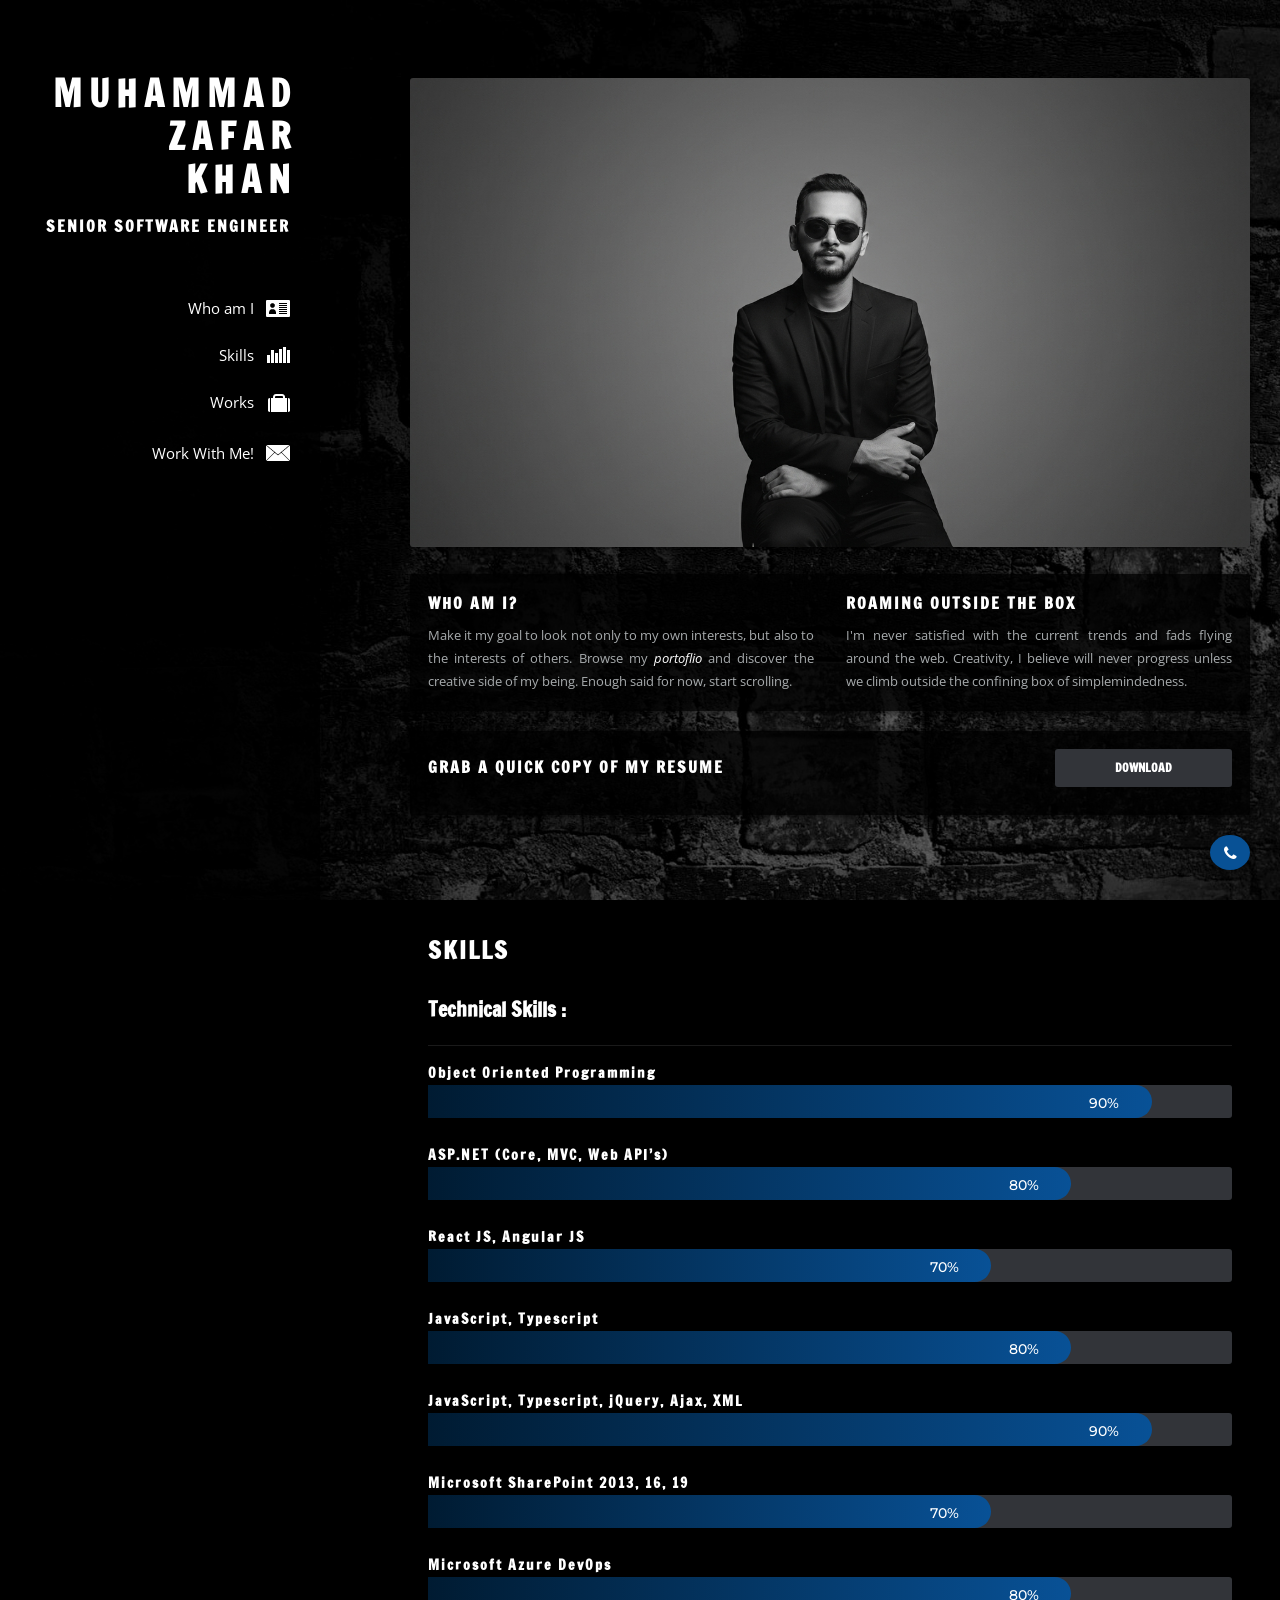
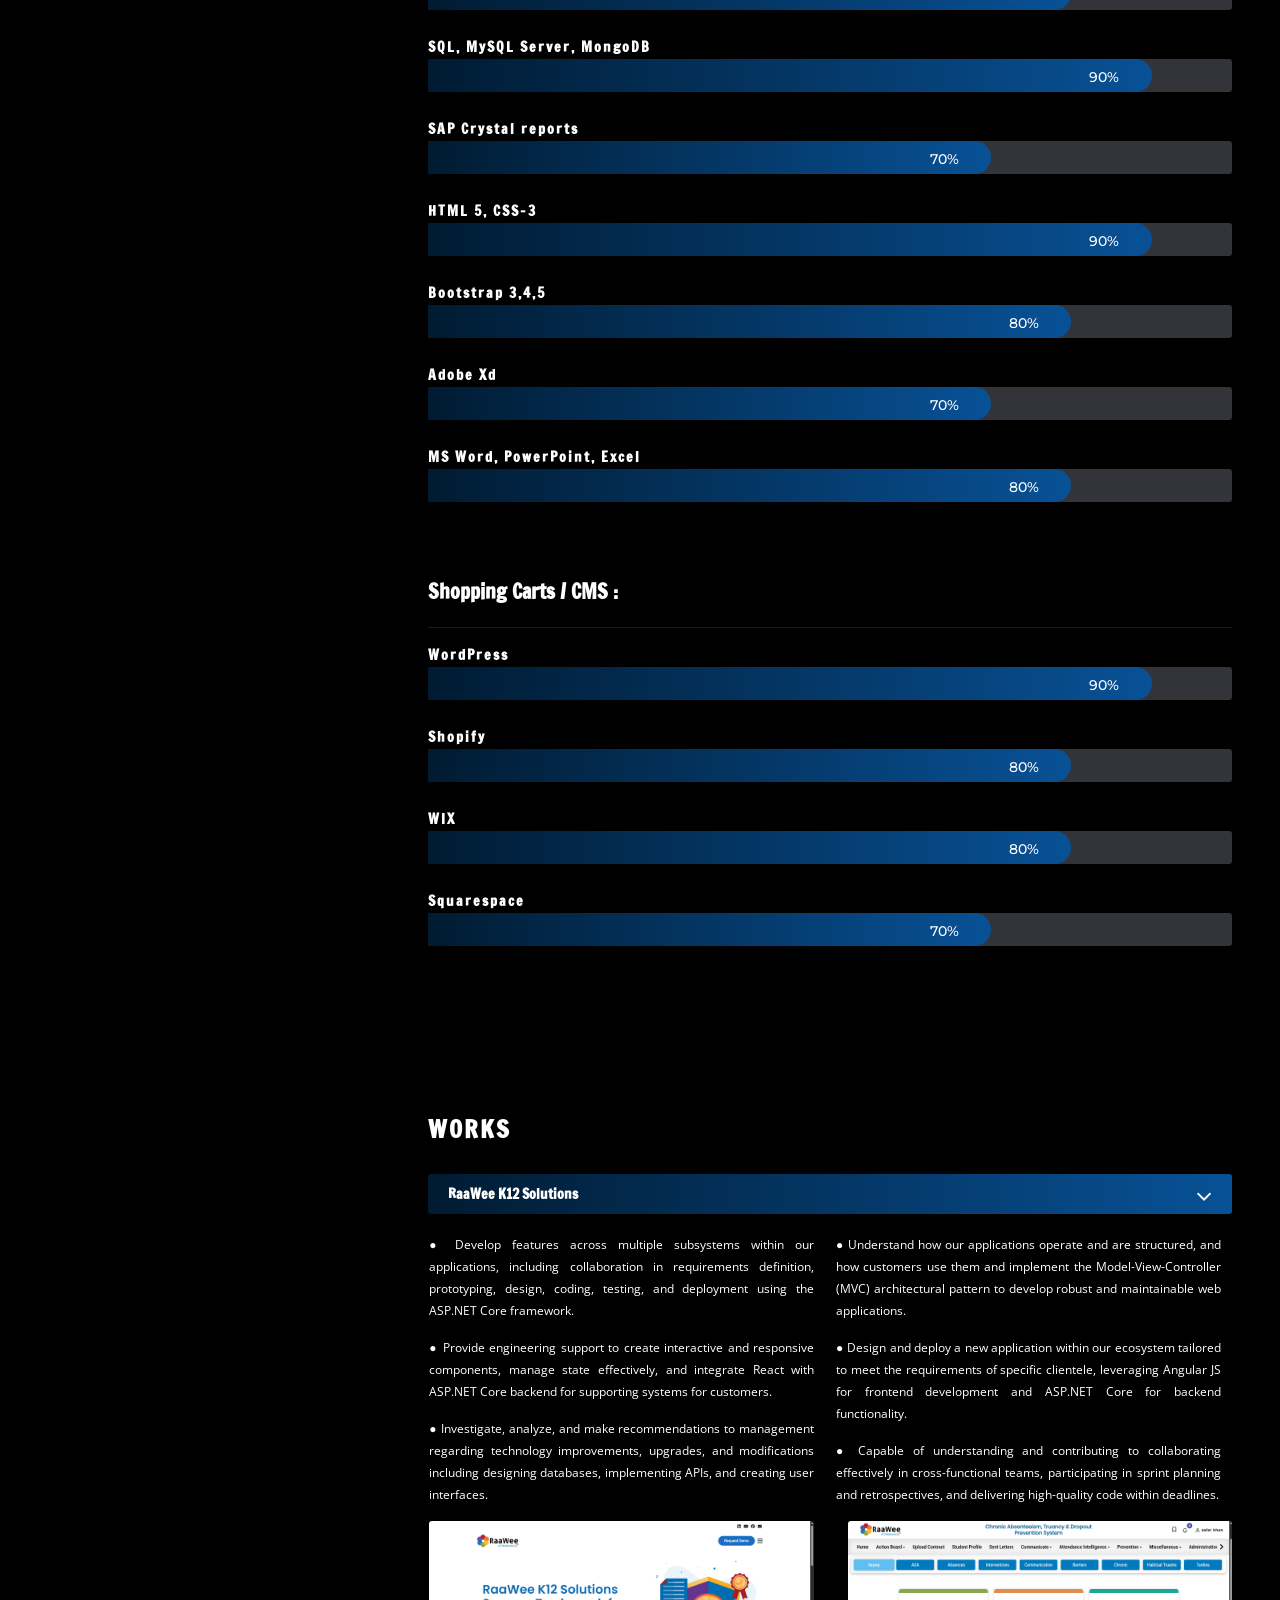
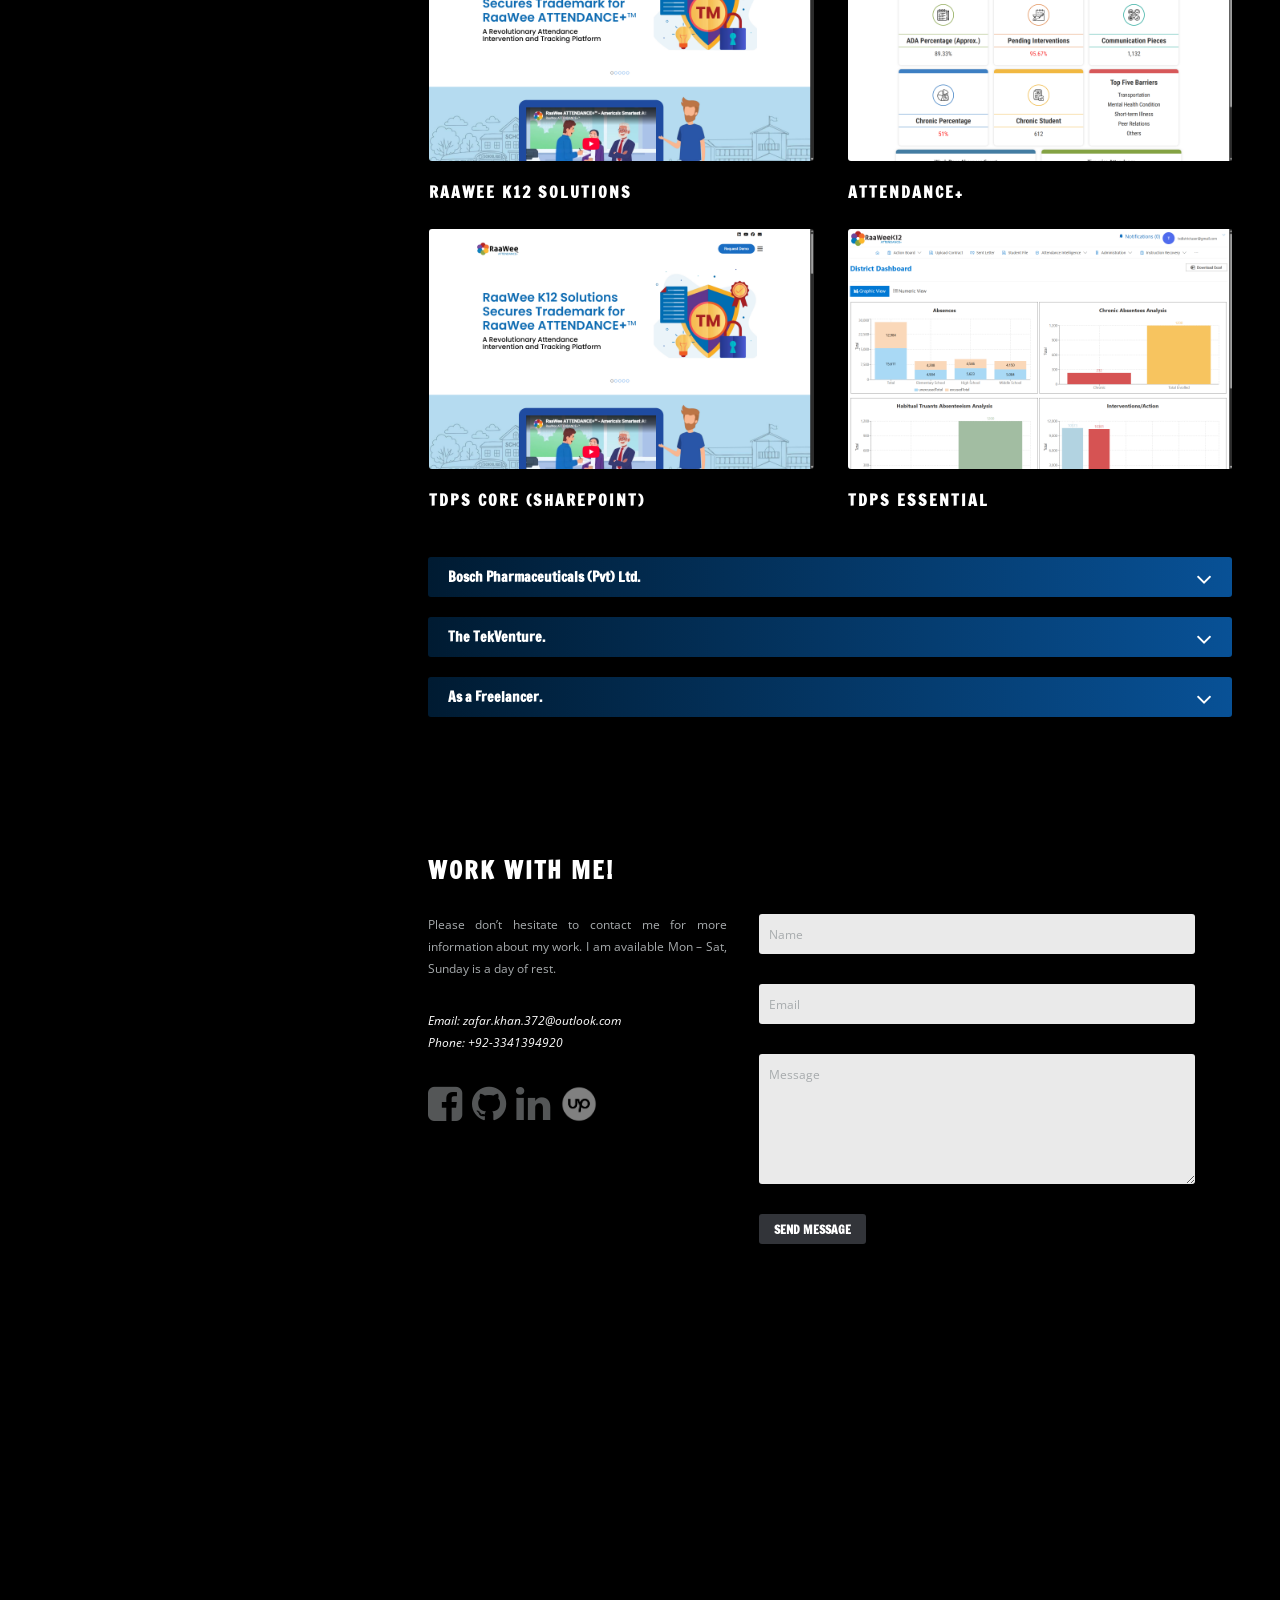
==== commit bd9396c0: "changes" ====
--- a/index.html
+++ b/index.html
@@ -349,7 +349,7 @@
                             </div>
                         </div>
                         <div class="skill level_8">
-                            <h6>ASP.NET (Core, MVC, Webforms, Web API’s)</h6>
+                            <h6>ASP.NET (Core, MVC, Web API’s)</h6>
                             <div class="bar">
                                 <div>
                                     <span>80%</span>
@@ -366,10 +366,18 @@
                         </div>
 
                         <div class="skill level_8">
+                            <h6>JavaScript, Typescript</h6>
+                            <div class="bar">
+                                <div>
+                                    <span>80%</span>
+                                </div>
+                            </div>
+                        </div>
+                        <div class="skill level_9">
                             <h6>JavaScript, Typescript, jQuery, Ajax, XML</h6>
                             <div class="bar">
                                 <div>
-                                    <span>80%</span>
+                                    <span>90%</span>
                                 </div>
                             </div>
                         </div>
@@ -494,7 +502,7 @@
                             <h3 id='raawee-projects'
                                 style="background: linear-gradient(to right, #001b32 0%, #085196 100%) !important;">
                                 <a href='#raawee-projects' class='work-jump'>
-                                    RaaWee K12 Solutions (Senior Software Engineer)
+                                    RaaWee K12 Solutions
                                     <div class="bounce">
                                         <i class="fa fa-angle-double-down"
                                             style="float: right;font-size: 25px; margin-top: -30px;"></i>
@@ -621,7 +629,7 @@
                             <h3 id='bosch-projects'
                                 style="    background: linear-gradient(to right, #001b32 0%, #085196 100%) !important;">
                                 <a href='#bosch-projects' class='work-jump'>
-                                    Bosch Pharmaceuticals (Pvt) Ltd (Software developer).
+                                    Bosch Pharmaceuticals (Pvt) Ltd.
                                     <div class="bounce">
                                         <i class="fa fa-angle-double-down"
                                             style="float: right;font-size: 25px; margin-top: -30px;"></i>
@@ -749,7 +757,7 @@
                             <h3 id='tekventure-projects'
                                 style="    background: linear-gradient(to right, #001b32 0%, #085196 100%) !important;">
                                 <a href='#tekventure-projects' class='work-jump'>
-                                    The TekVenture (Junior Web Developer).
+                                    The TekVenture.
                                     <div class="bounce">
                                         <i class="fa fa-angle-double-down"
                                             style="float: right;font-size: 25px; margin-top: -30px;"></i>
@@ -1352,7 +1360,8 @@
                                     style="font-size: 40px;"></i>
                             </li>
                             <li>
-                                <i class="fa fa-github" onclick="window.open('https://github.com/zafarkhan372/portfolio')"
+                                <i class="fa fa-github"
+                                    onclick="window.open('https://github.com/zafarkhan372/portfolio')"
                                     aria-hidden="true" style="font-size: 40px;"></i>
                             </li>
                             <li>
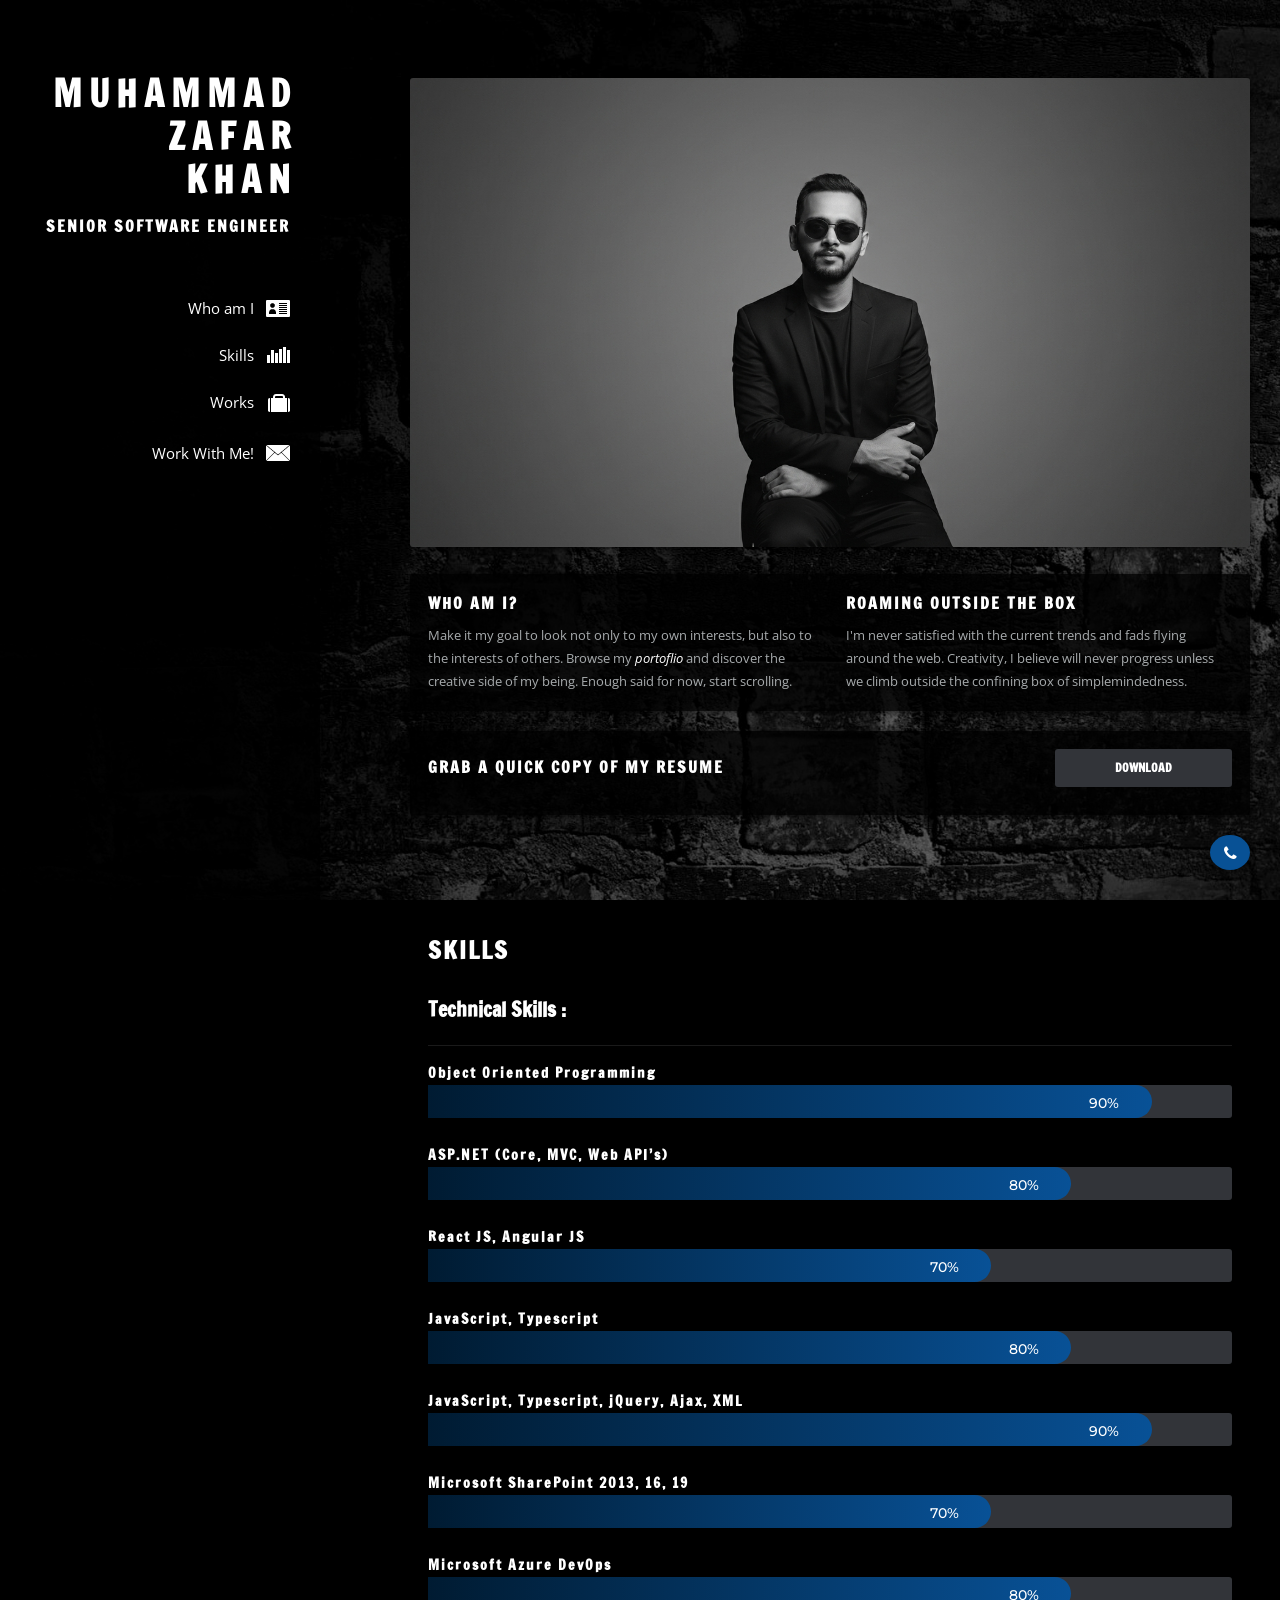
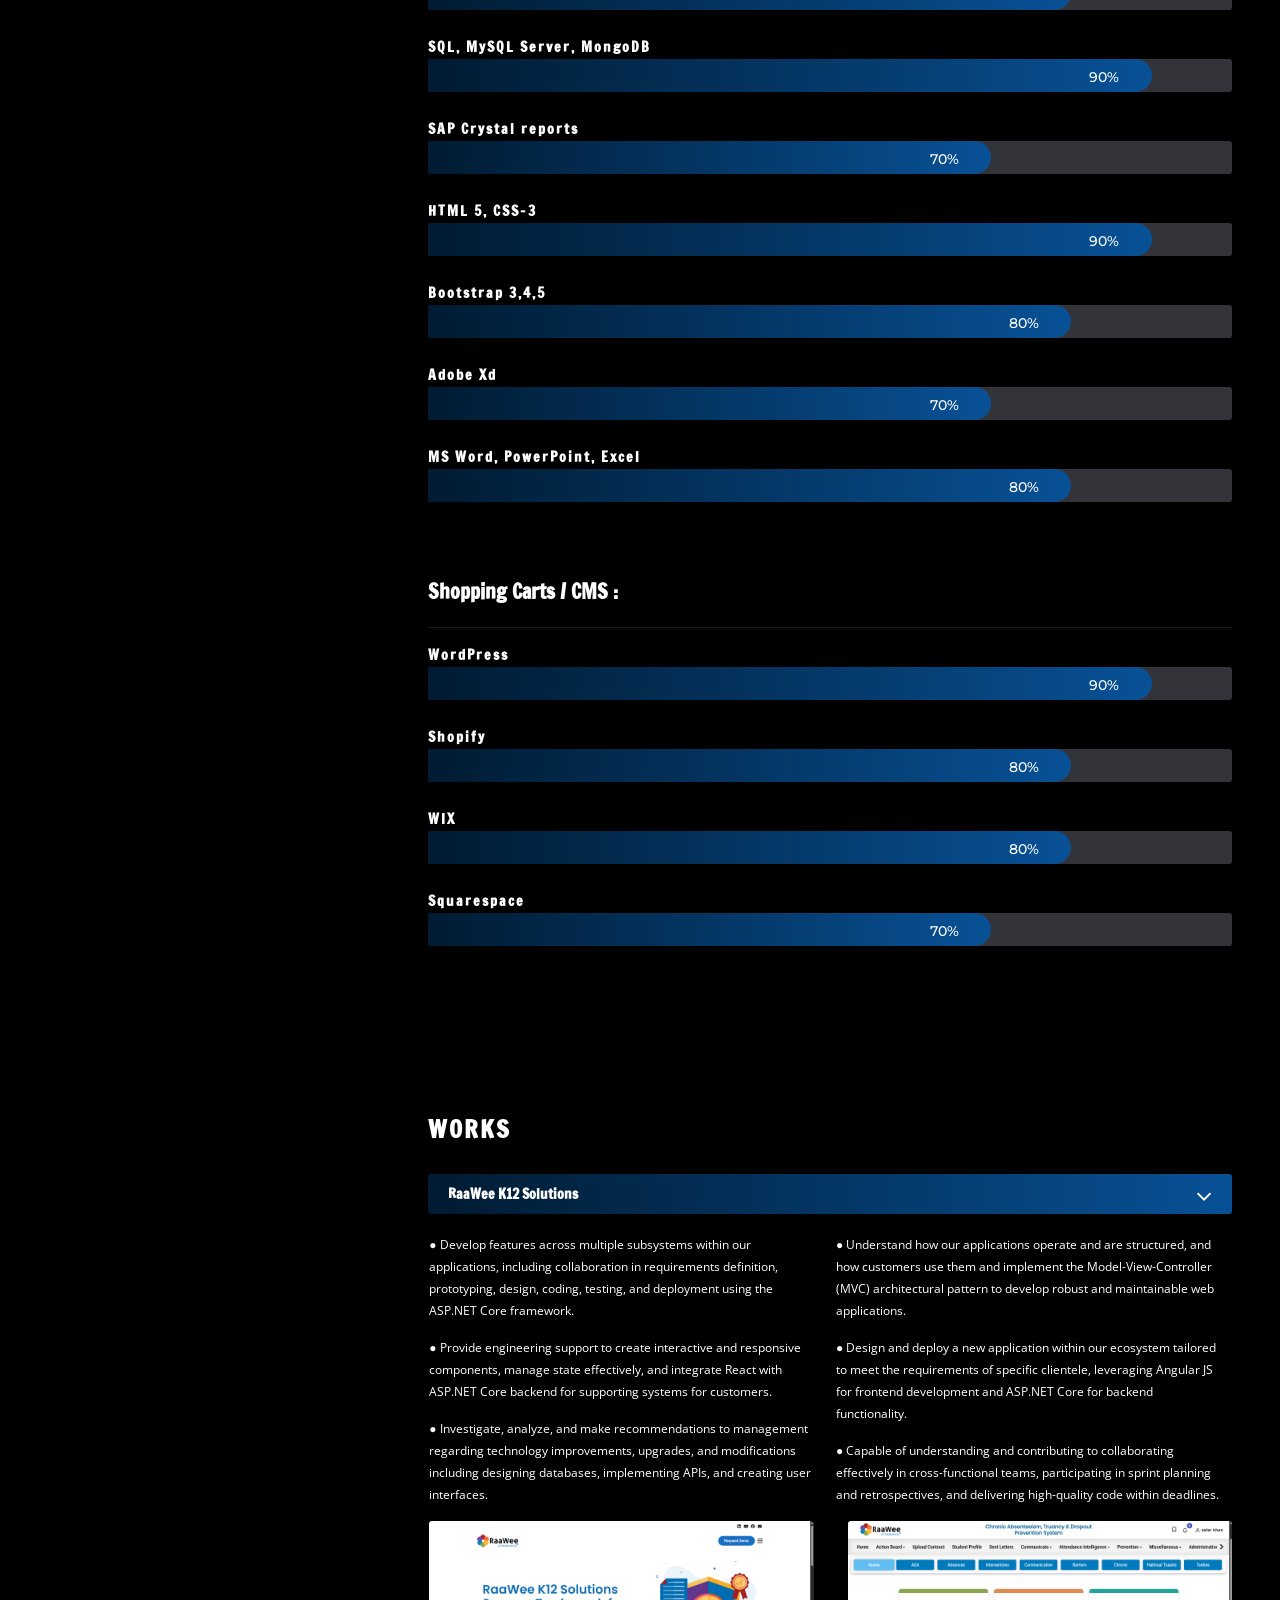
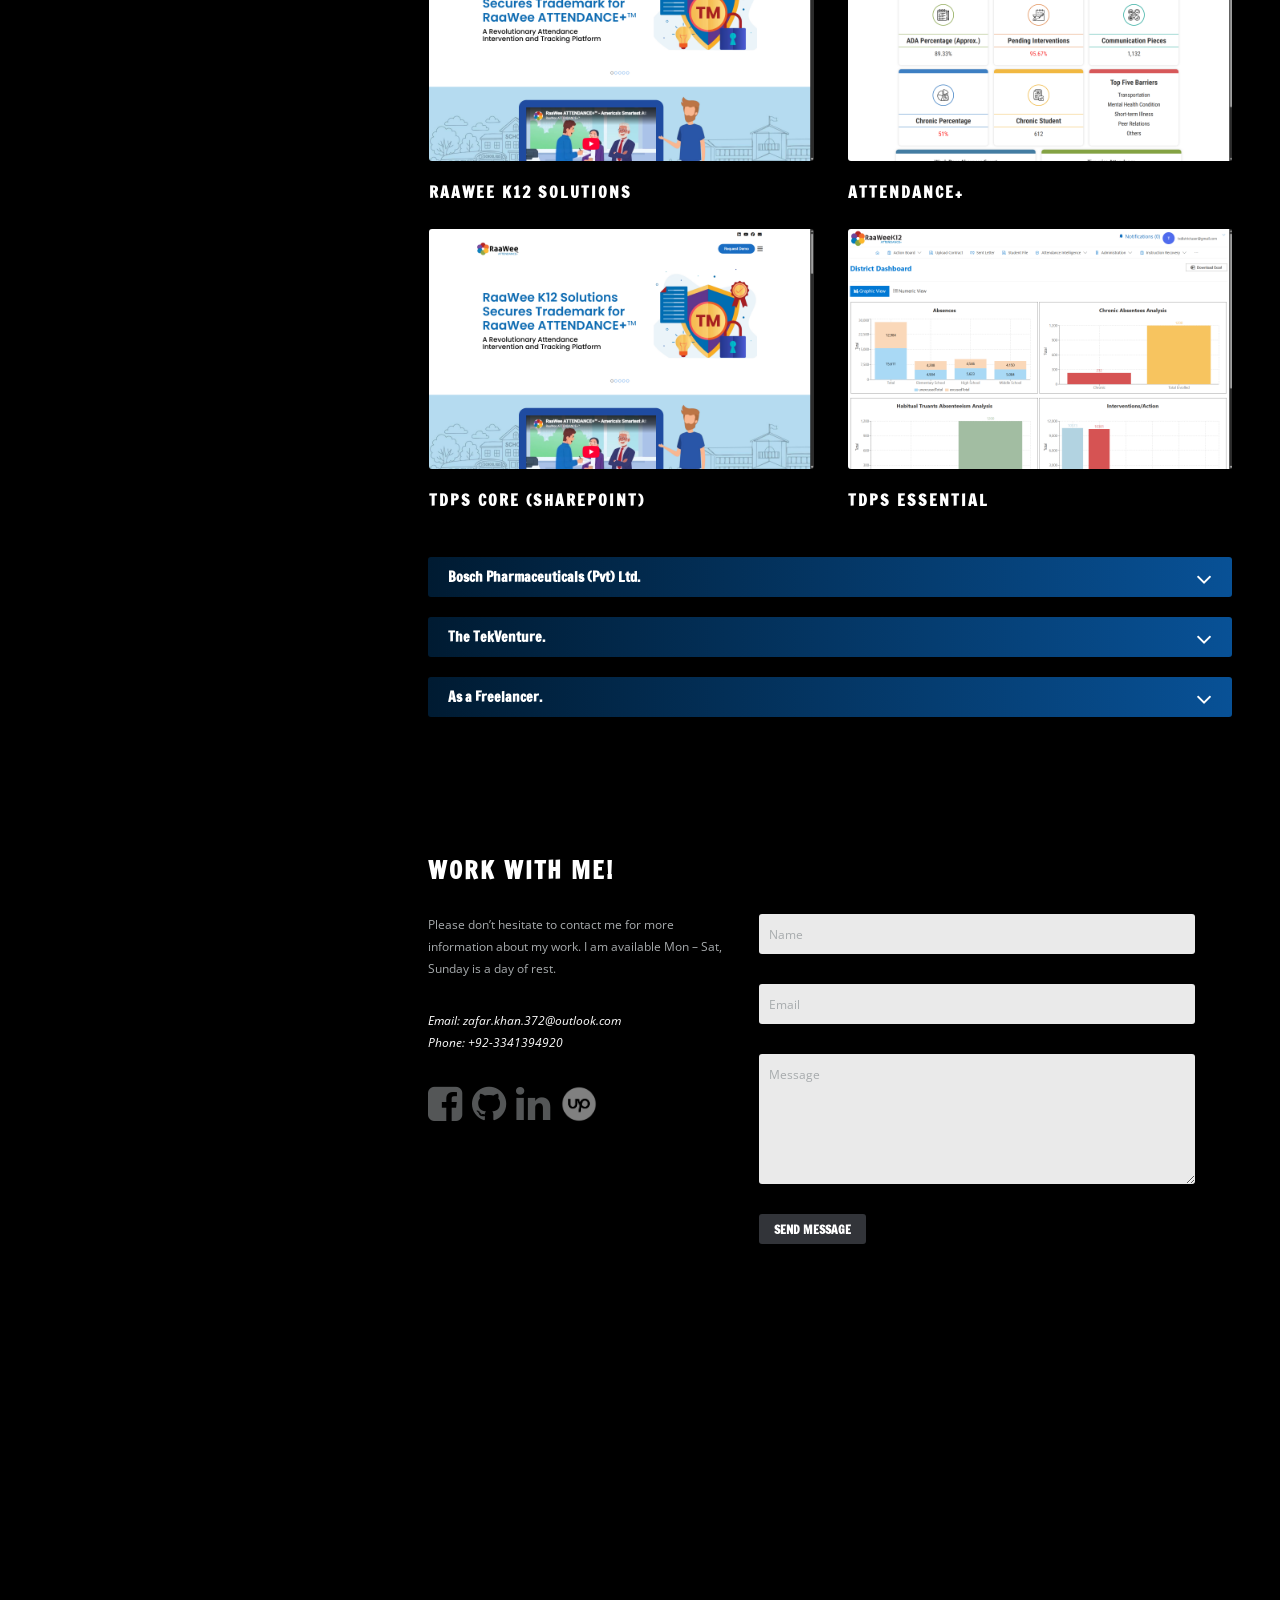
==== commit 6c915b3d: "update 2.0" ====
--- a/index.html
+++ b/index.html
@@ -294,7 +294,7 @@
             <div id="profile" class="panel">
                 <img src="Images/12540863_1086668541377820_7007539071523075097.jpg" alt="Zafar Khan" id="photo" />
                 <div class="box">
-                    <div class="in" style="text-align: justify;">
+                    <div class="in" style="text-align: start;">
                         <div class="one-half no-margin">
                             <h5 style="font-size: 16px !important;">Who am I?</h5>
                             <span style="font-size: 13px !important;">
@@ -513,33 +513,33 @@
                                 <div>
                                     <ul class='work_items'>
                                         <li class="post-102 work type-work status-publish format-image has-post-thumbnail hentry works-freelancer-projects"
-                                            style="margin-bottom: 15px; color: white; text-align: justify;">● Develop
+                                            style="margin-bottom: 15px; color: white; text-align: start;">● Develop
                                             features across multiple subsystems within our applications, including
                                             collaboration in requirements definition, prototyping, design, coding,
                                             testing, and deployment using the ASP.NET Core framework.</li>
                                         <li class="post-102 work type-work status-publish format-image has-post-thumbnail hentry works-freelancer-projects"
-                                            style="margin-bottom: 15px; color: white; text-align: justify; padding: 0px 5px 0px 5px;">
+                                            style="margin-bottom: 15px; color: white; text-align: start; padding: 0px 5px 0px 5px;">
                                             ● Understand how our applications operate and are structured, and how
                                             customers use them and implement the Model-View-Controller (MVC)
                                             architectural pattern to develop robust and maintainable web applications.
                                         </li>
                                         <li class="post-102 work type-work status-publish format-image has-post-thumbnail hentry works-freelancer-projects"
-                                            style="margin-bottom: 15px; color: white; text-align: justify;">● Provide
+                                            style="margin-bottom: 15px; color: white; text-align: start;">● Provide
                                             engineering support to create interactive and responsive components, manage
                                             state effectively, and integrate React with ASP.NET Core backend for
                                             supporting systems for customers.</li>
                                         <li class="post-102 work type-work status-publish format-image has-post-thumbnail hentry works-freelancer-projects"
-                                            style="margin-bottom: 15px; color: white; text-align: justify; padding: 0px 5px 0px 5px;">
+                                            style="margin-bottom: 15px; color: white; text-align: start; padding: 0px 5px 0px 5px;">
                                             ● Design and deploy a new application within our ecosystem tailored to meet
                                             the requirements of specific clientele, leveraging Angular JS for frontend
                                             development and ASP.NET Core for backend functionality.</li>
                                         <li class="post-102 work type-work status-publish format-image has-post-thumbnail hentry works-freelancer-projects"
-                                            style="margin-bottom: 15px; color: white; text-align: justify;">●
+                                            style="margin-bottom: 15px; color: white; text-align: start;">●
                                             Investigate, analyze, and make recommendations to management regarding
                                             technology improvements, upgrades, and modifications including designing
                                             databases, implementing APIs, and creating user interfaces.</li>
                                         <li class="post-102 work type-work status-publish format-image has-post-thumbnail hentry works-freelancer-projects"
-                                            style="margin-bottom: 15px; color: white; text-align: justify; padding: 0px 5px 0px 5px;">
+                                            style="margin-bottom: 15px; color: white; text-align: start; padding: 0px 5px 0px 5px;">
                                             ● Capable of understanding and contributing to collaborating effectively in
                                             cross-functional teams, participating in sprint planning and retrospectives,
                                             and delivering high-quality code within deadlines.</li>
@@ -641,27 +641,27 @@
                                 <div>
                                     <ul class='work_items'>
                                         <li class="post-102 work type-work status-publish format-image has-post-thumbnail hentry works-freelancer-projects"
-                                            style="margin-bottom: 15px; color: white; text-align: justify;">● Tasked
+                                            style="margin-bottom: 15px; color: white; text-align: start;">● Tasked
                                             with the development and upkeep of web-based systems used internally within
                                             the organization.</li>
                                         <li class="post-102 work type-work status-publish format-image has-post-thumbnail hentry works-freelancer-projects"
-                                            style="margin-bottom: 15px; color: white; text-align: justify; padding: 0px 5px 0px 5px;">
+                                            style="margin-bottom: 15px; color: white; text-align: start; padding: 0px 5px 0px 5px;">
                                             ● Develop and maintain application features across multiple subsystems using
                                             ASP.NET Core, from requirements to deployment.</li>
                                         <li class="post-102 work type-work status-publish format-image has-post-thumbnail hentry works-freelancer-projects"
-                                            style="margin-bottom: 15px; color: white; text-align: justify;">● Engaged in
+                                            style="margin-bottom: 15px; color: white; text-align: start;">● Engaged in
                                             the creation and maintenance of console applications using C# for Human
                                             Information Systems tailored for Windows environments.</li>
                                         <li class="post-102 work type-work status-publish format-image has-post-thumbnail hentry works-freelancer-projects"
-                                            style="margin-bottom: 15px; color: white; text-align: justify; padding: 0px 5px 0px 5px;">
+                                            style="margin-bottom: 15px; color: white; text-align: start; padding: 0px 5px 0px 5px;">
                                             ● Responsible for the development and upkeep of SQL databases to ensure
                                             smooth operations.</li>
                                         <li class="post-102 work type-work status-publish format-image has-post-thumbnail hentry works-freelancer-projects"
-                                            style="margin-bottom: 15px; color: white; text-align: justify;">● Skilled in
+                                            style="margin-bottom: 15px; color: white; text-align: start;">● Skilled in
                                             crafting Crystal Reports to meet precise specifications and reporting needs.
                                         </li>
                                         <li class="post-102 work type-work status-publish format-image has-post-thumbnail hentry works-freelancer-projects"
-                                            style="margin-bottom: 15px; color: white; text-align: justify; padding: 0px 5px 0px 5px;">
+                                            style="margin-bottom: 15px; color: white; text-align: start; padding: 0px 5px 0px 5px;">
                                             ● Offering engineering assistance across the entire lifecycle of system
                                             development, from building and deploying to configuring and maintaining
                                             systems for clientele.</li>
@@ -769,18 +769,18 @@
                                 <div>
                                     <ul class='work_items'>
                                         <li class="post-102 work type-work status-publish format-image has-post-thumbnail hentry works-freelancer-projects"
-                                            style="margin-bottom: 15px; color: white; text-align: justify;">● Tasked
+                                            style="margin-bottom: 15px; color: white; text-align: start;">● Tasked
                                             with the creation of e-commerce platforms on WordPress, employing Elementor
                                             and WP Bakery for design.</li>
                                         <li class="post-102 work type-work status-publish format-image has-post-thumbnail hentry works-freelancer-projects"
-                                            style="margin-bottom: 15px; color: white; text-align: justify; padding: 0px 5px 0px 5px;">
+                                            style="margin-bottom: 15px; color: white; text-align: start; padding: 0px 5px 0px 5px;">
                                             ● Generate wireframes and mockups using Adobe XD to conceptualize website
                                             designs visually.</li>
                                         <li class="post-102 work type-work status-publish format-image has-post-thumbnail hentry works-freelancer-projects"
-                                            style="margin-bottom: 15px; color: white; text-align: justify;">● Maintain
+                                            style="margin-bottom: 15px; color: white; text-align: start;">● Maintain
                                             and develop Human Resource Information Systems (HRIS) based on Windows.</li>
                                         <li class="post-102 work type-work status-publish format-image has-post-thumbnail hentry works-freelancer-projects"
-                                            style="margin-bottom: 15px; color: white; text-align: justify; padding: 0px 5px 0px 5px;">
+                                            style="margin-bottom: 15px; color: white; text-align: start; padding: 0px 5px 0px 5px;">
                                             ● Craft static websites tailored to specific client specifications.</li>
                                     </ul>
                                 </div>
@@ -1341,7 +1341,7 @@
             <div id="contact" class="panel box">
                 <div class="in">
                     <h2>Work With Me!</h2>
-                    <div class="two-fifths" style="text-align: justify;">
+                    <div class="two-fifths" style="text-align: start;">
                         <p>
                             Please don&#8217;t hesitate to contact me for more information about my work. I am available
                             Mon &#8211; Sat, Sunday
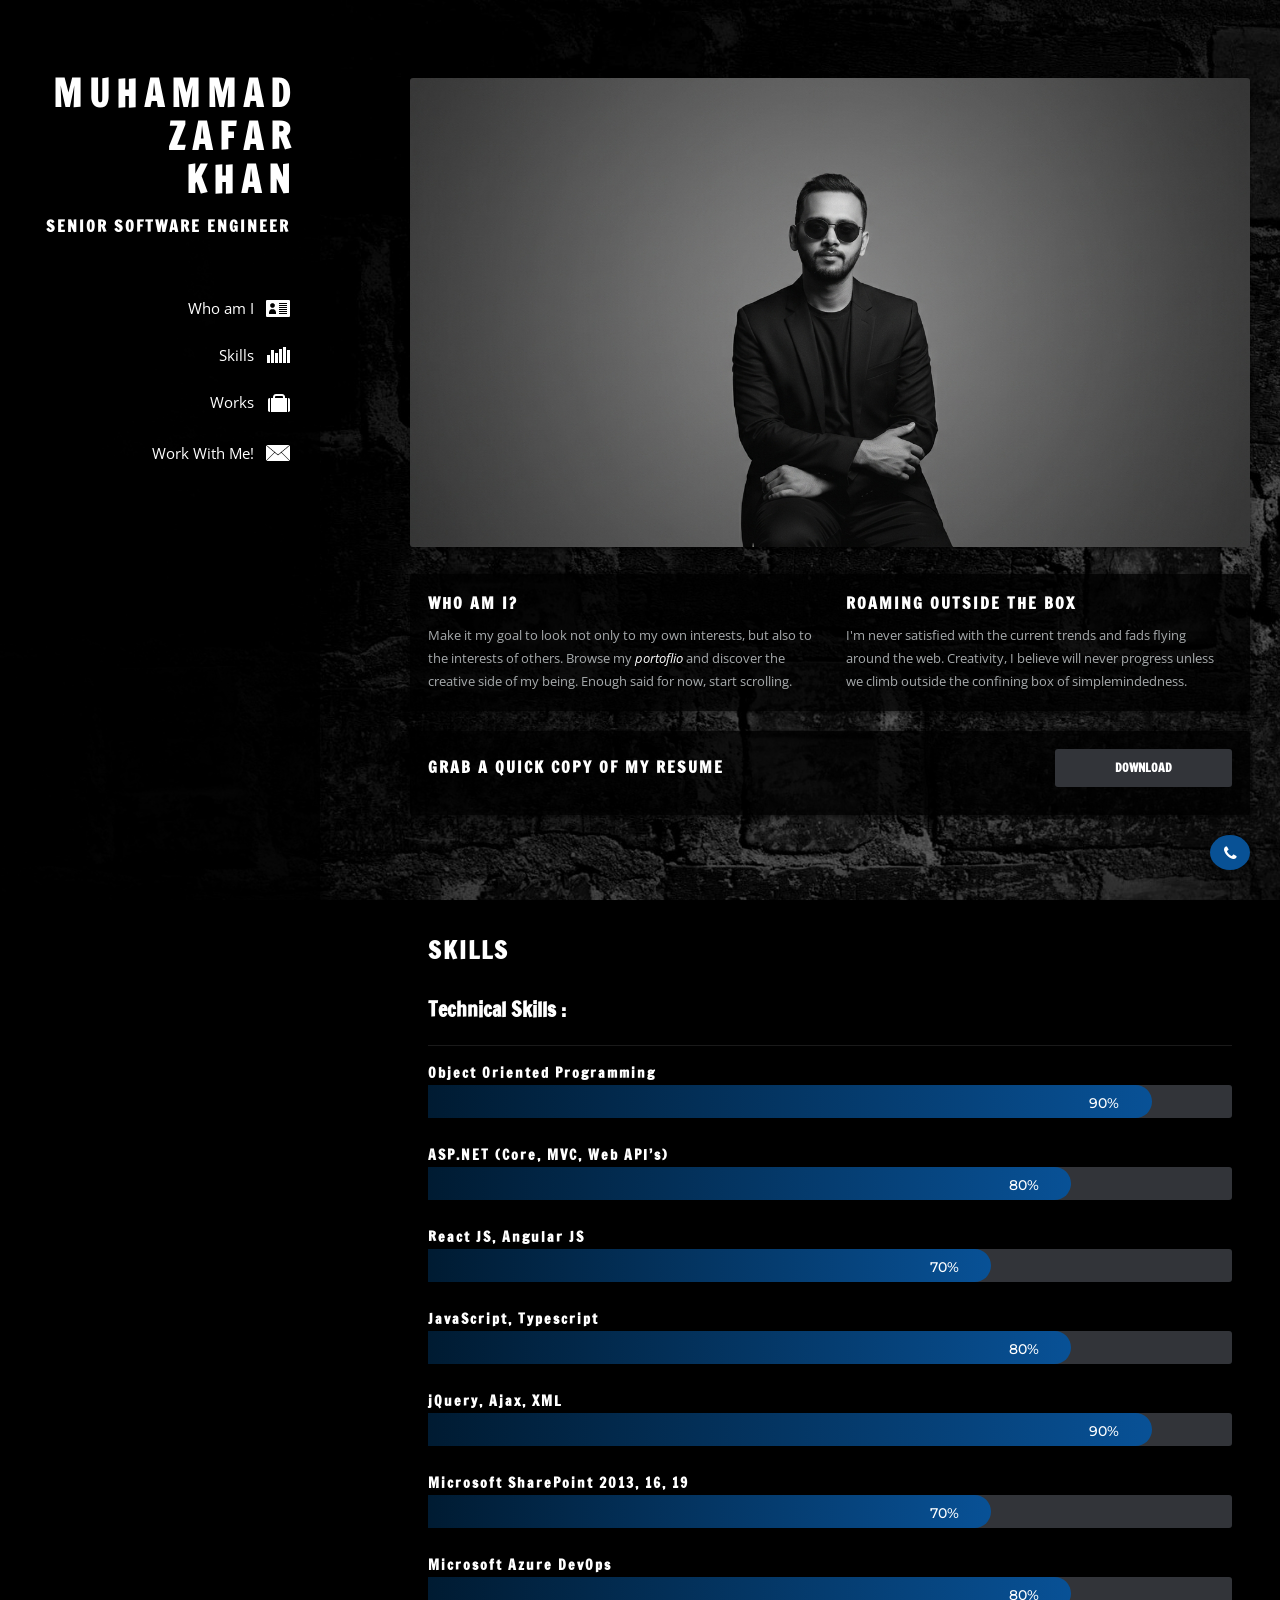
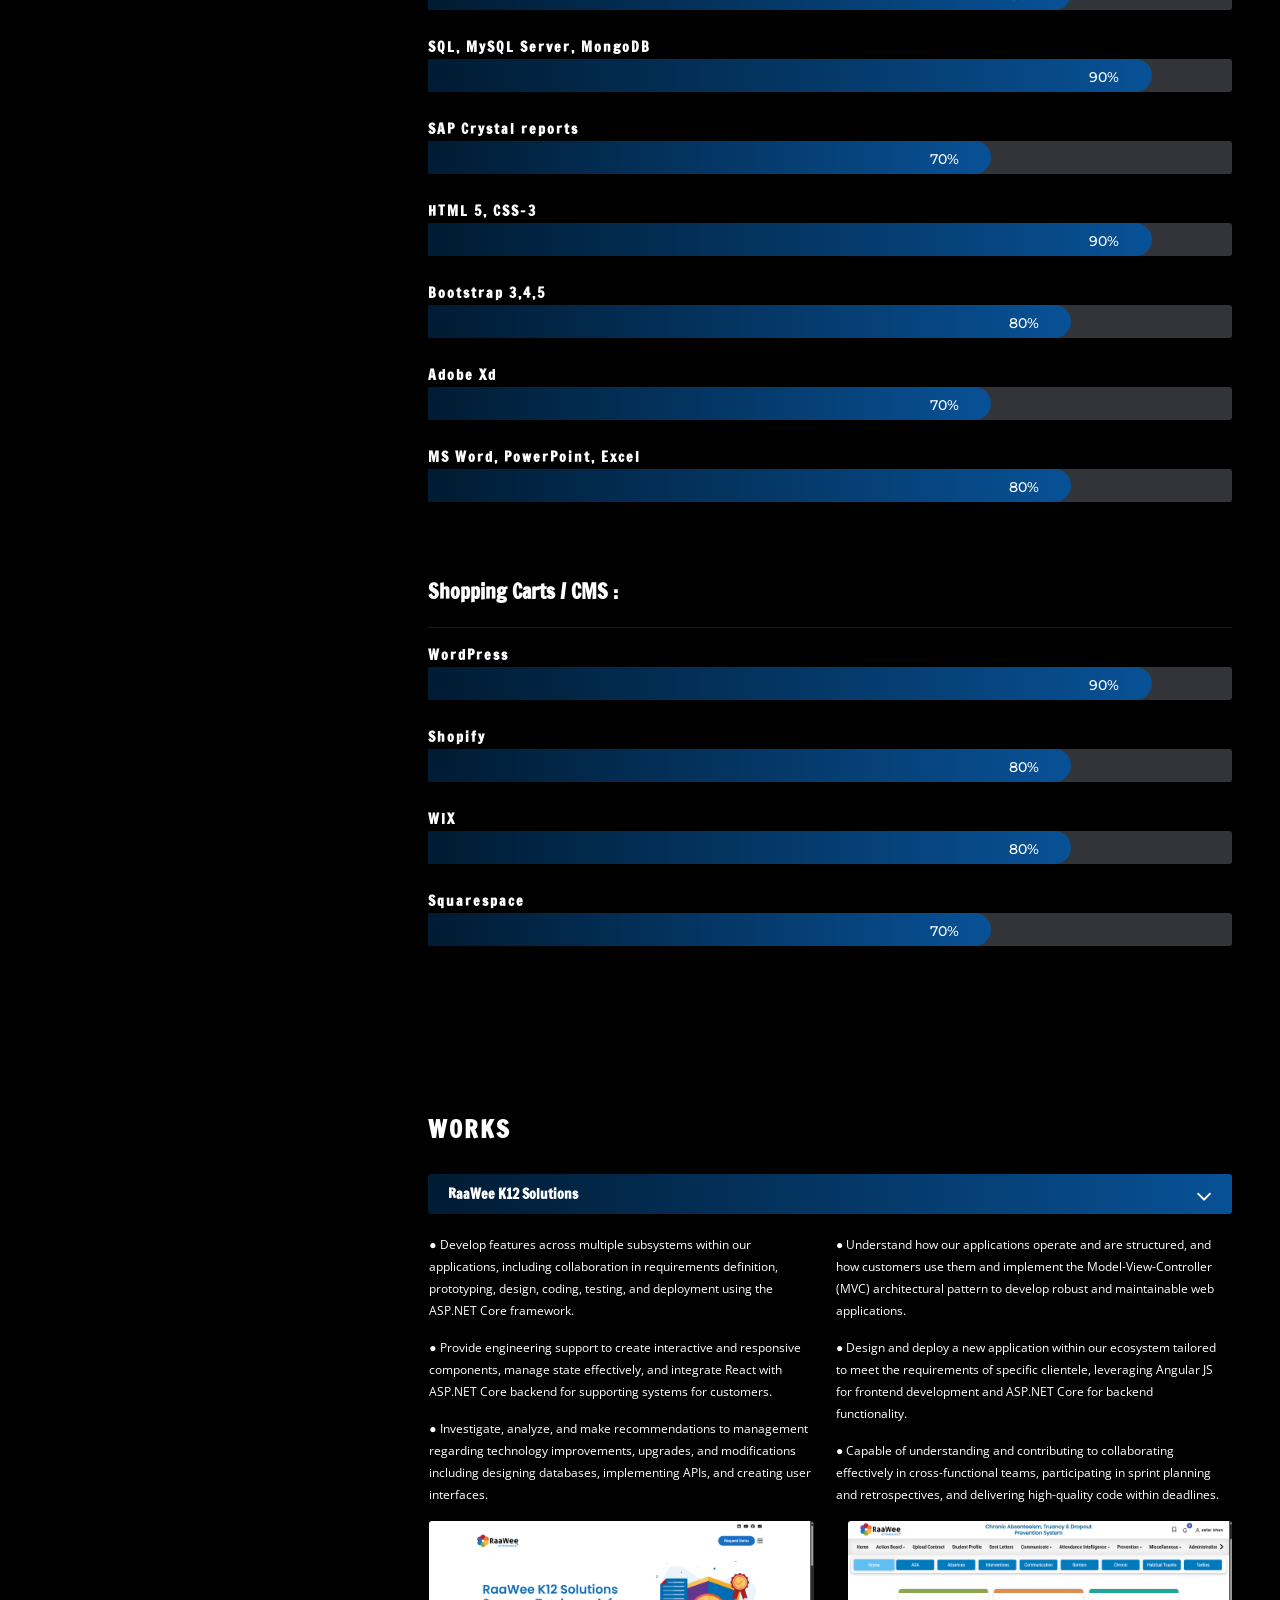
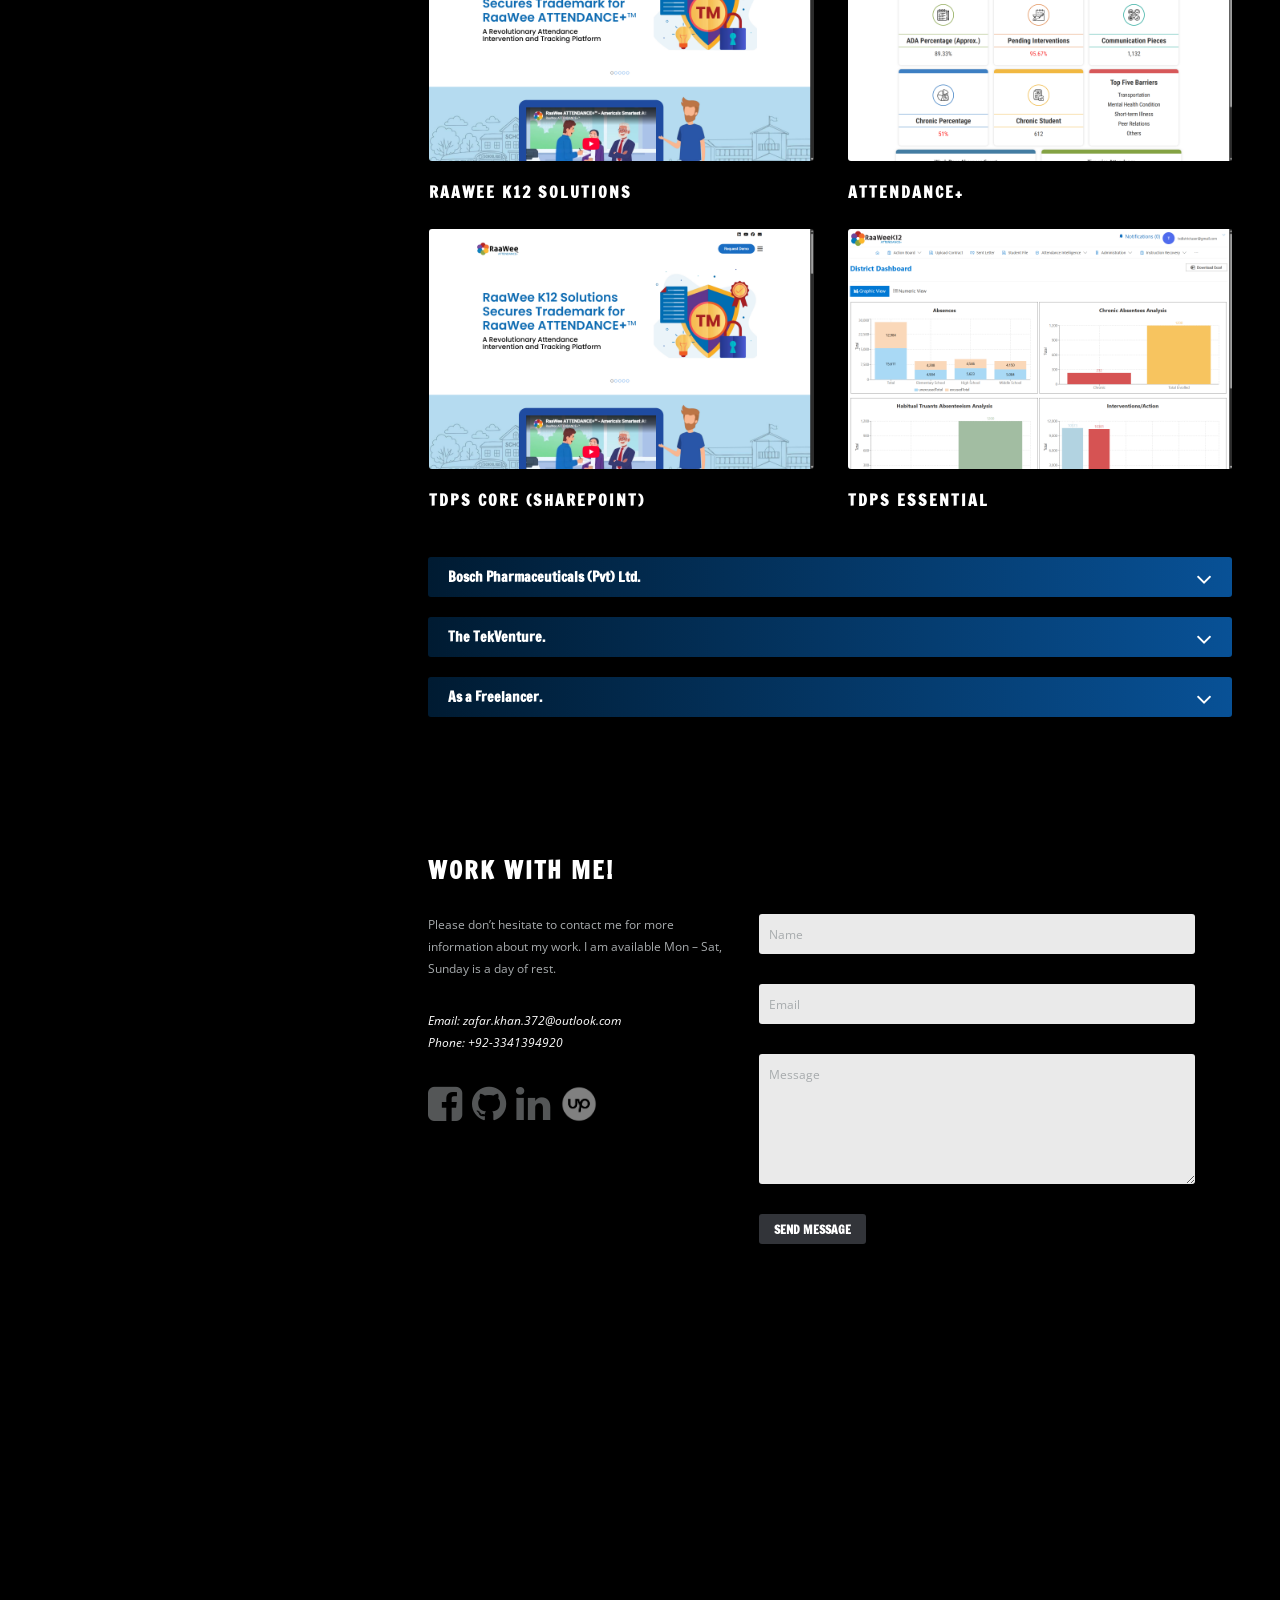
==== commit 0a479257: "Changes" ====
--- a/index.html
+++ b/index.html
@@ -374,7 +374,7 @@
                             </div>
                         </div>
                         <div class="skill level_9">
-                            <h6>JavaScript, Typescript, jQuery, Ajax, XML</h6>
+                            <h6>jQuery, Ajax, XML</h6>
                             <div class="bar">
                                 <div>
                                     <span>90%</span>
